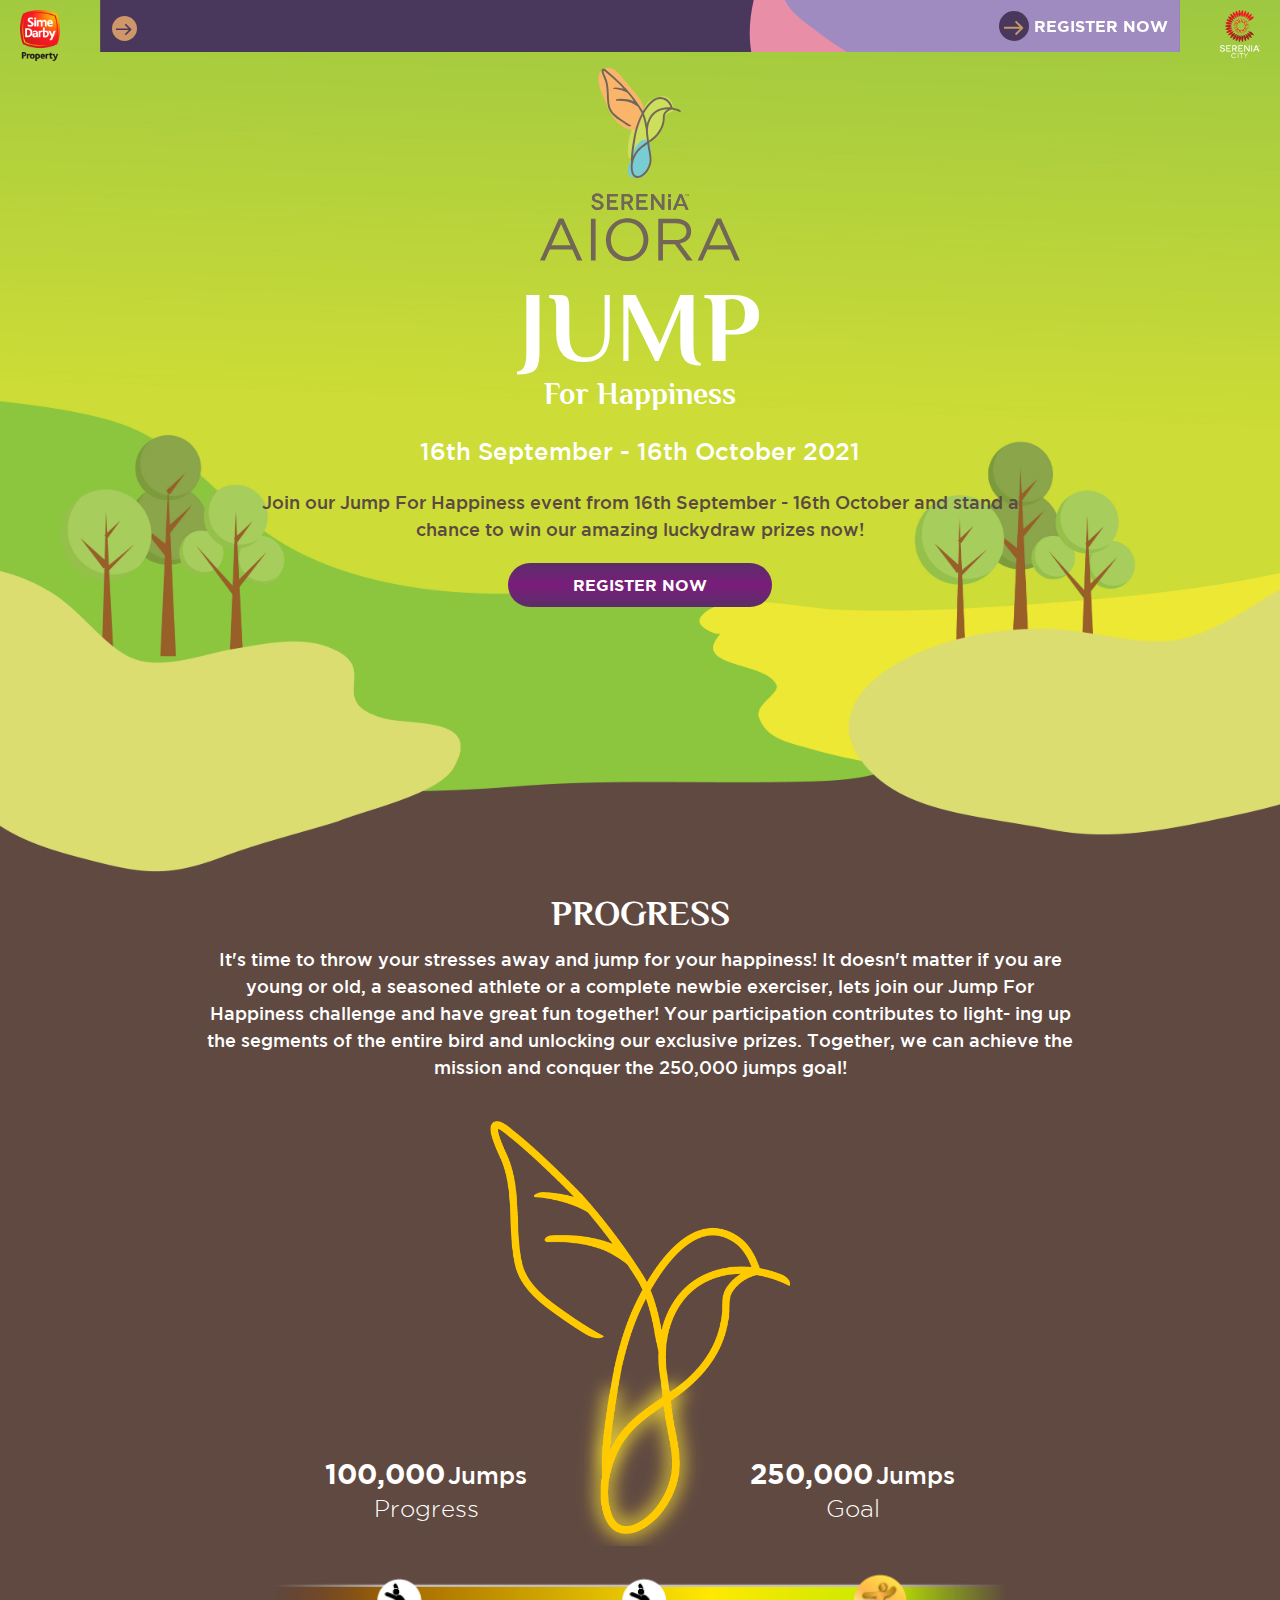
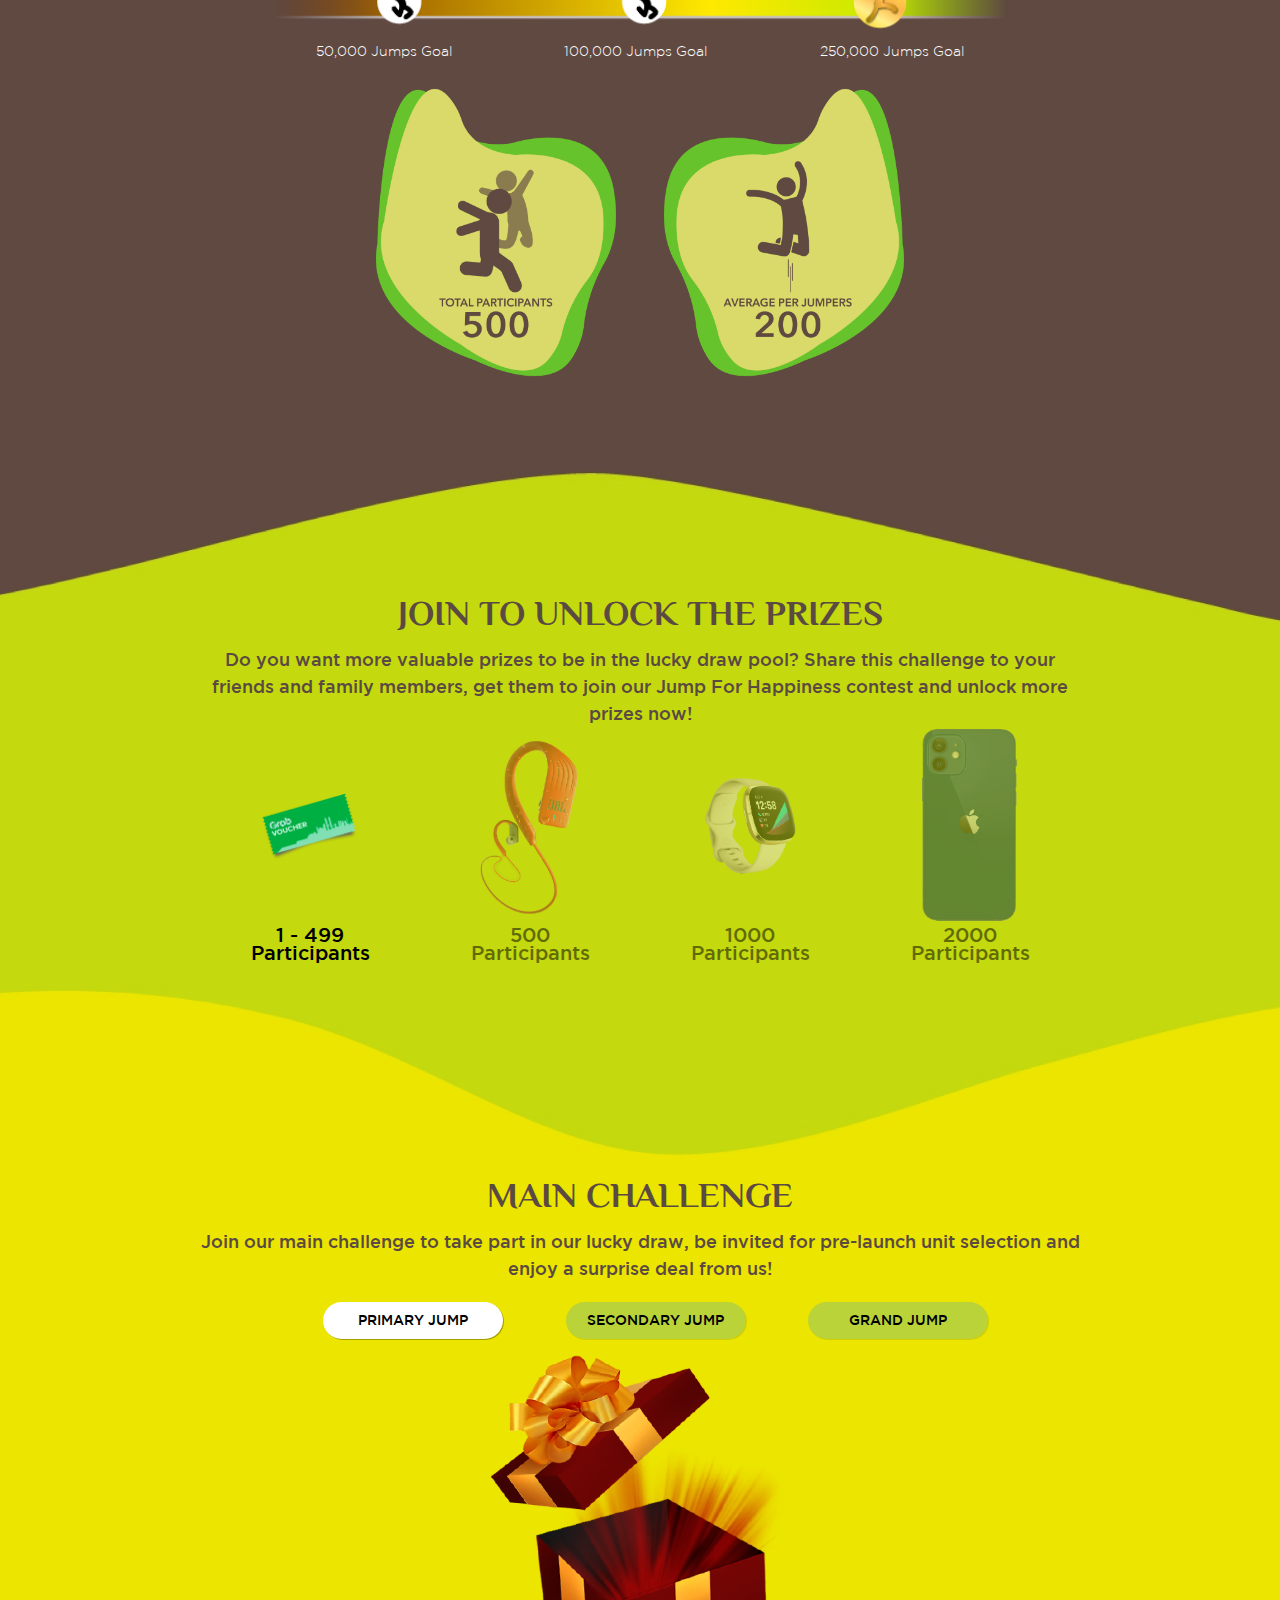
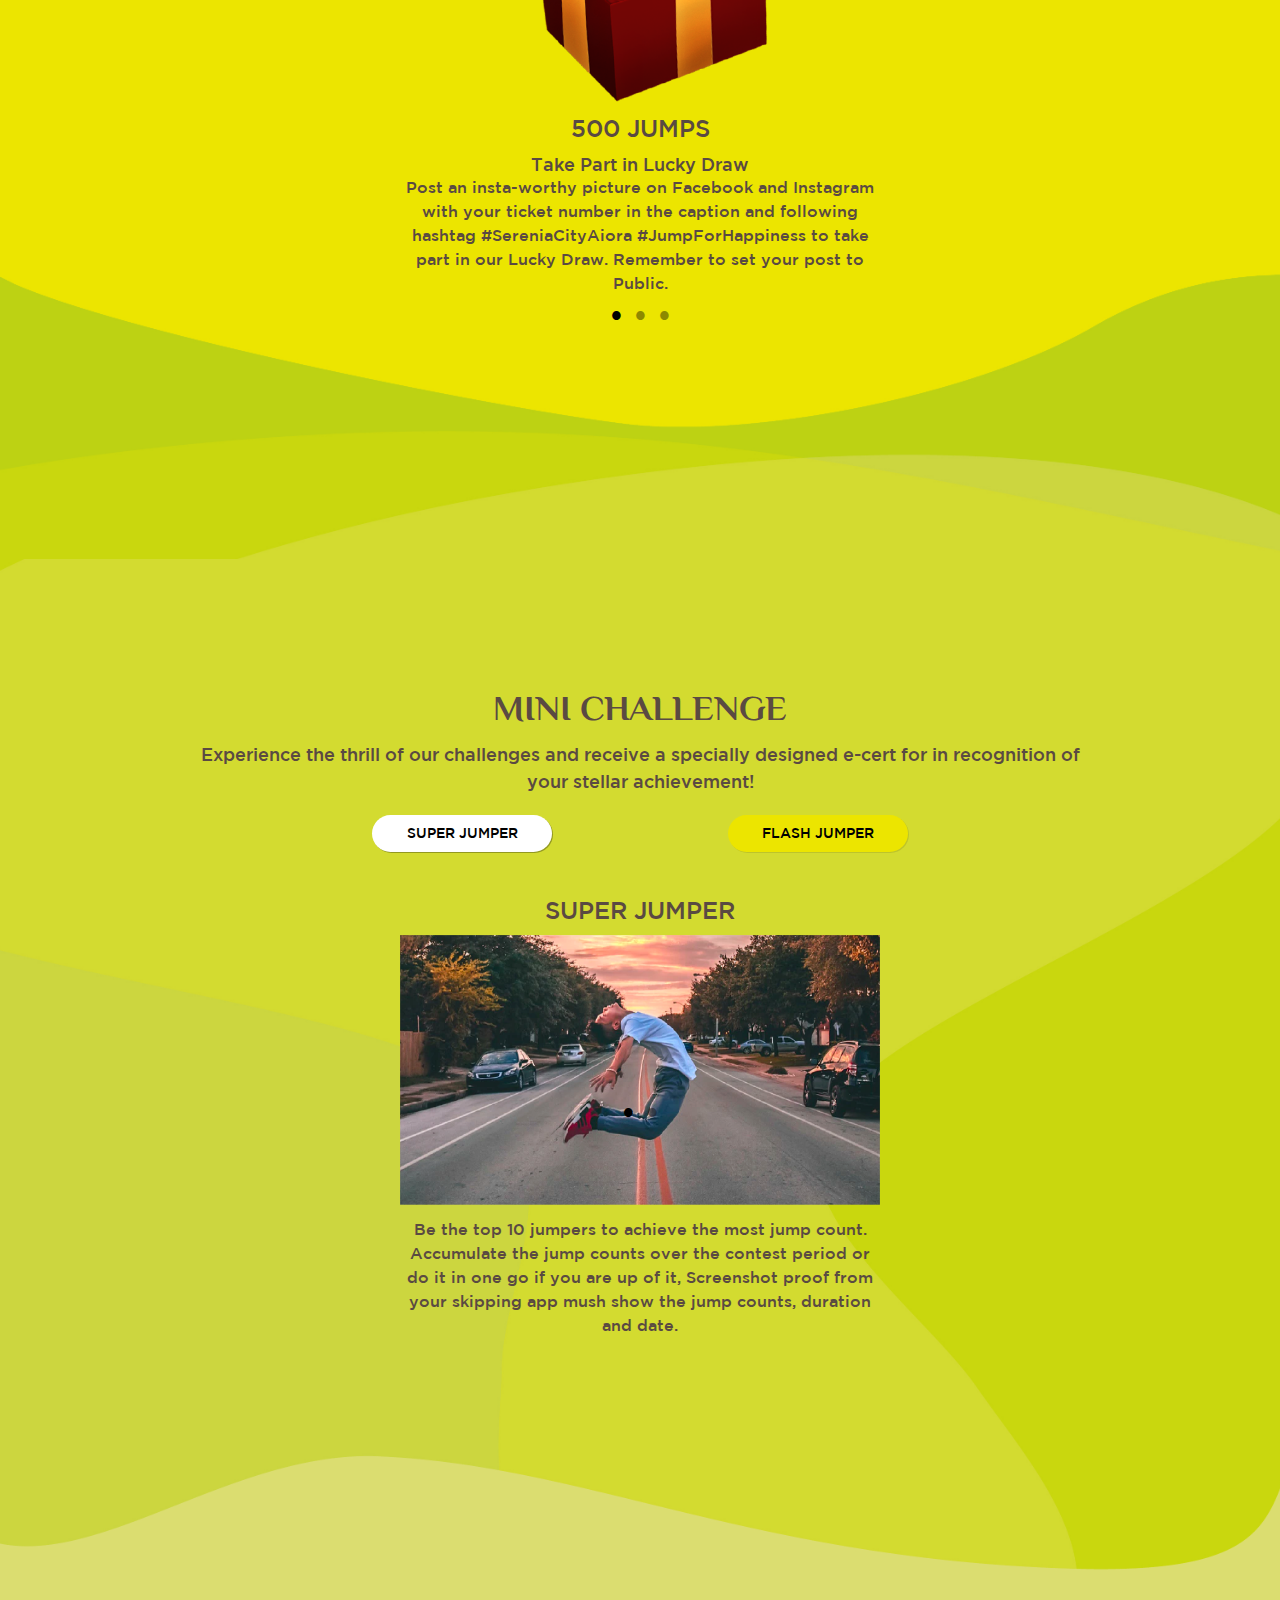
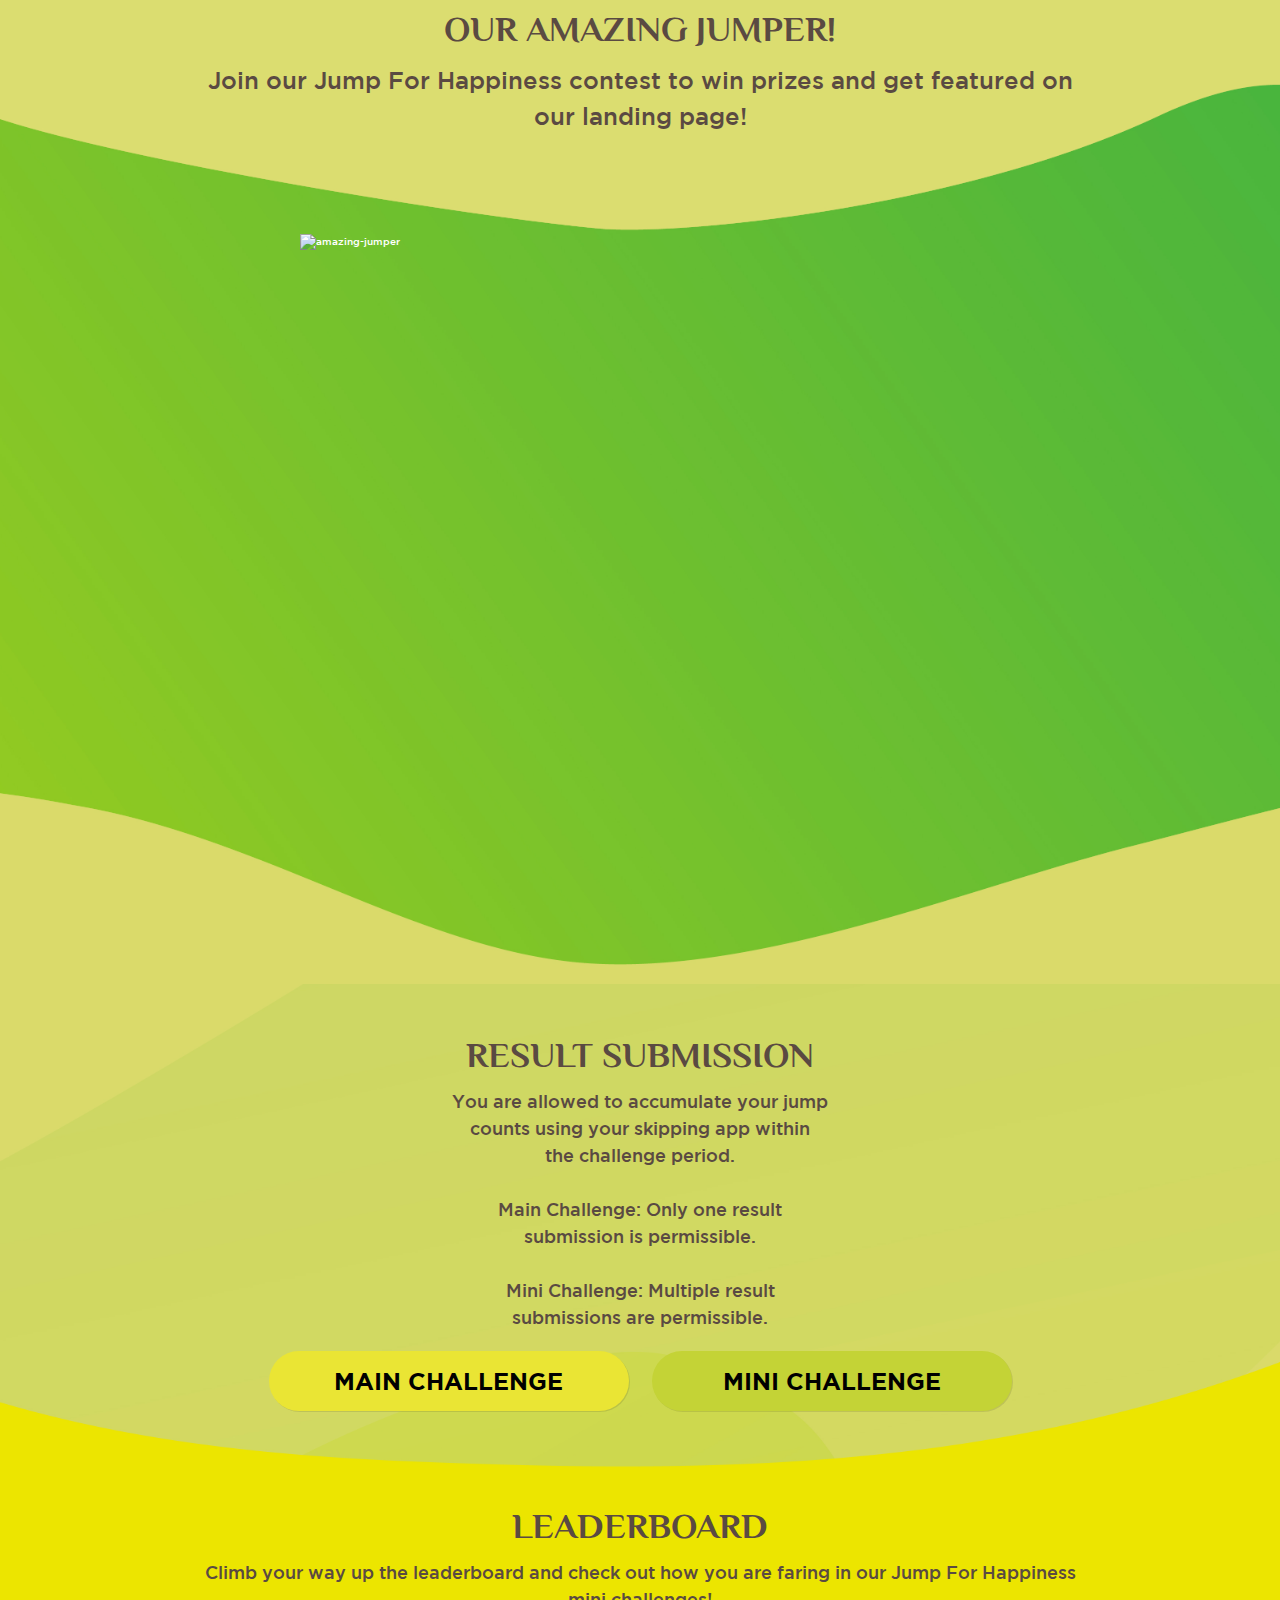
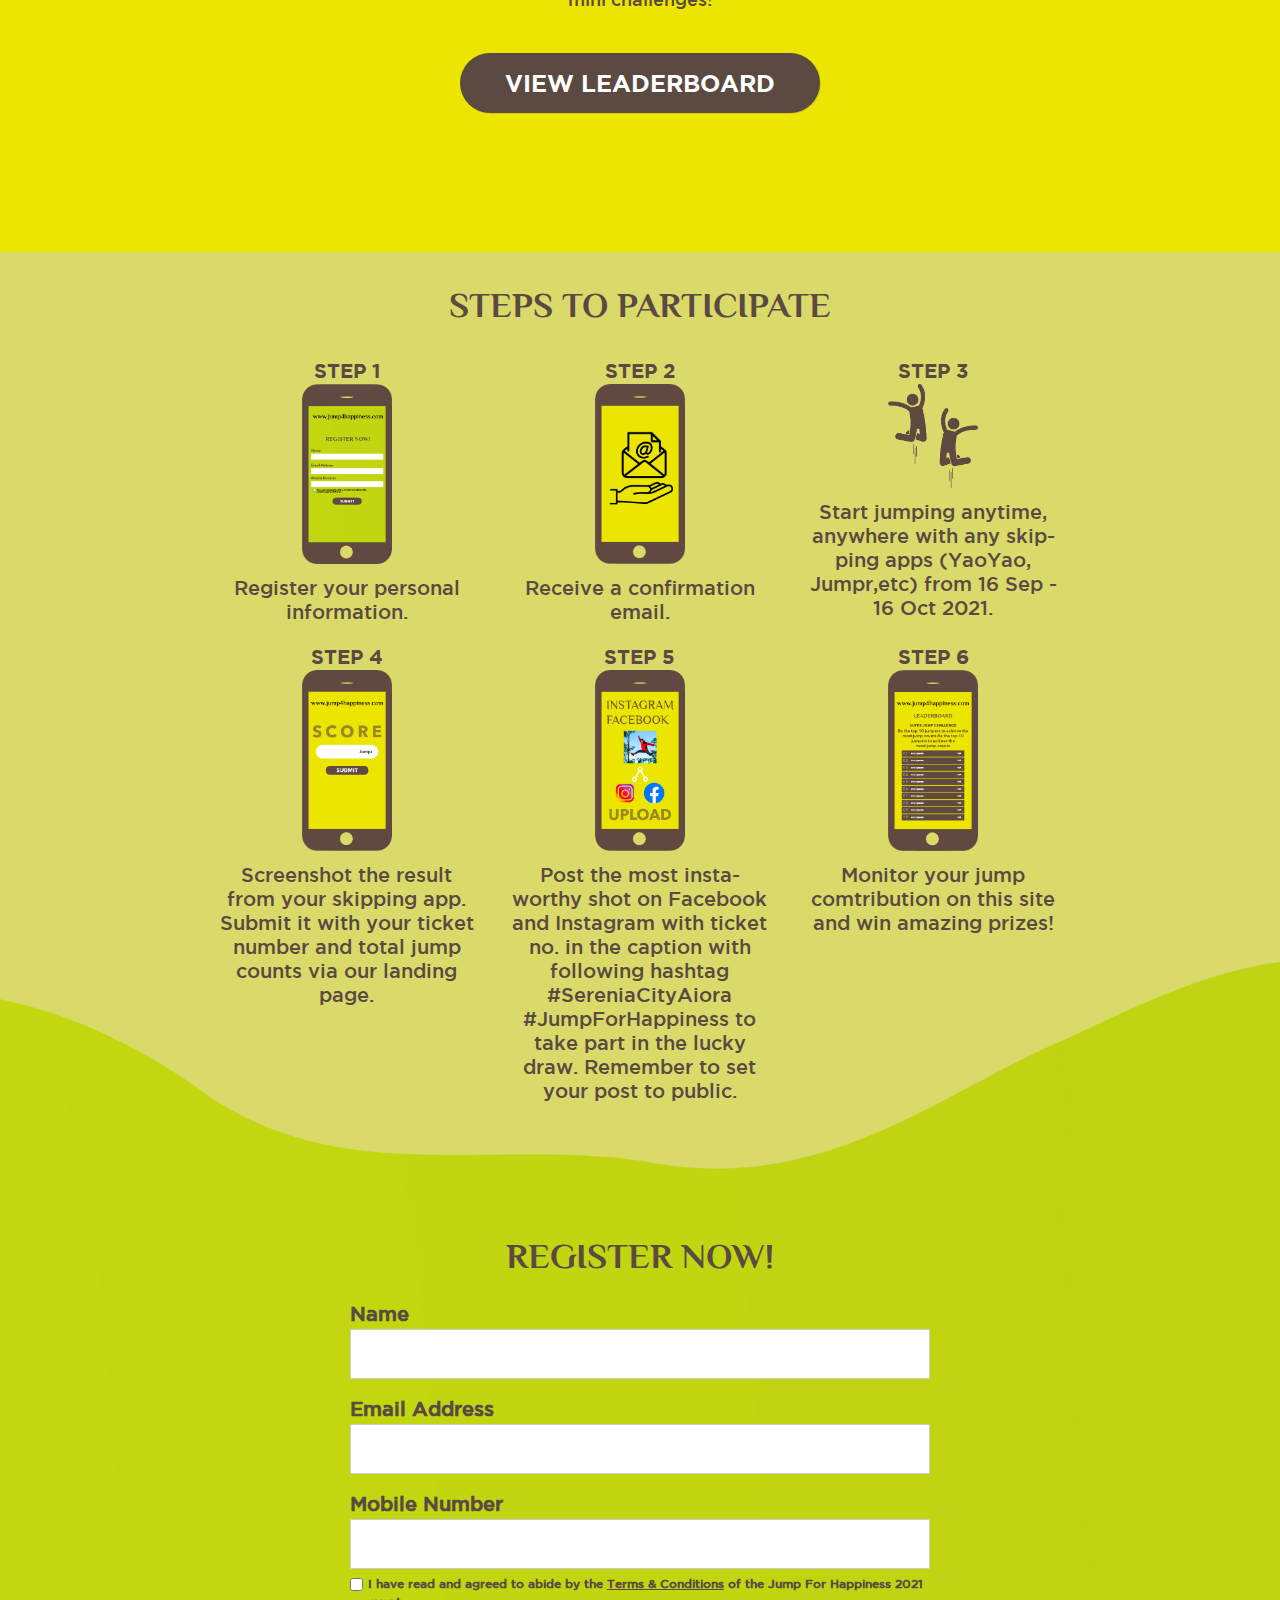
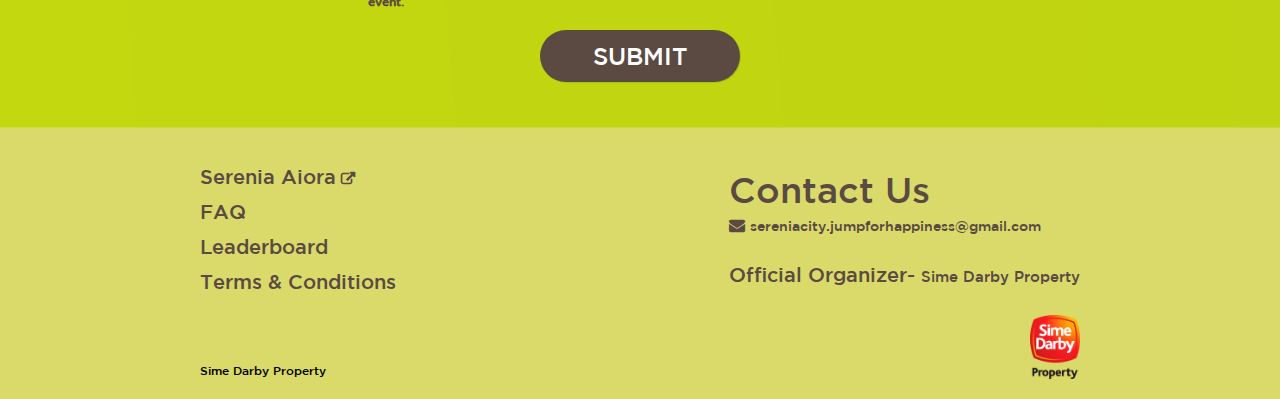
==== index.html @ 2ec3b47a "major fixes" ====
<!DOCTYPE html>
<html lang="zh-tw">

<head>
  <meta charset="utf-8">
  <meta name="viewport" content="width=device-width, initial-scale=1, shrink-to-fit=no">
  <meta name="description" content="">
  <meta name="author" content="">
  <title>Jump 4 Happiness</title>
  <!-- Bootstrap core CSS -->
  <link href="https://maxcdn.bootstrapcdn.com/bootstrap/3.3.7/css/bootstrap.min.css" rel="stylesheet">
  <link rel="stylesheet" href="https://cdnjs.cloudflare.com/ajax/libs/font-awesome/4.7.0/css/font-awesome.min.css">
  <!-- Custom styles for this template -->
  <link rel="stylesheet" href="nav.css">
  <link rel="stylesheet" href="main.css">
  <link rel="stylesheet" href="progress.css">
  <link rel="stylesheet" href="join-prize.css">
  <link rel="stylesheet" href="challenge.css">
  <link rel="stylesheet" href="amazing-jumper.css">
  <link rel="stylesheet" href="result-submission-leaderboard.css">
  <link rel="stylesheet" href="step-participate.css">
  <link rel="stylesheet" href="main-register.css">
  <link rel="stylesheet" href="footer.css">
  <link href="https://fonts.googleapis.com/css2?family=Philosopher:ital,wght@0,400;0,700;1,400;1,700&display=swap"
    rel="stylesheet">
  <!-- Bootstrap core JavaScript -->
  <link rel="stylesheet" href="https://stackpath.bootstrapcdn.com/bootstrap/4.3.1/css/bootstrap.min.css"
    integrity="sha384-ggOyR0iXCbMQv3Xipma34MD+dH/1fQ784/j6cY/iJTQUOhcWr7x9JvoRxT2MZw1T" crossorigin="anonymous">
  <style>
    @font-face {
      font-family: "gotham-medium";
      src: url('asset/gotham/Gotham-Medium.ttf');
    }

    @font-face {
      font-family: "gotham-bold";
      src: url('asset/gotham/Gotham-Bold.ttf');
    }

    @font-face {
      font-family: "gotham-light";
      src: url('/asset/gotham/Gotham-Light.ttf');
    }

    body {
      position: relative;
      scroll-behavior: smooth;
    }

    section {
      min-height: 100vh;
      width: 100%;
      color: #FFFFFF;
      font-family: "gotham-medium", sans-serif;
    }

    .section-title {
      font-family: 'Philosopher', sans-serif;
      text-align: center;
      color: #5A4A42;
      font-size: 26px;
      font-weight: bold;
      line-height: 26px;
    }

    .section-title.white {
      color: #FFFFFF;
    }

    .section-desc {
      width: 90%;
      margin: auto;
      margin-top: 20px;
      font-family: "gotham-medium", sans-serif;
      letter-spacing: 0px;
      text-align: center;
      color: #5A4A42;
      font-size: 14px;
    }

    .section-desc.white {
      color: #FFFFFF;
    }

    a,
    a:hover,
    a:focus,
    a:active {
      text-decoration: none;
      color: #FFFFFF;
    }

    @media (min-width: 768px) {
      .section-title {
        font-size: 36px;
      }

      .section-desc {
        max-width: 1280px;
        font-size: 18px;
      }
    }

    @media (min-width: 769px) {
      br {
        display: none;
      }

      .section-desc {
        width: 80%;
        max-width: 880px;
      }
    }
  </style>

<body>
  <!-- Page Content -->
  <div class="nav-wrapper">
    <div class="nav-company-logo">
      <a href="https://www.simedarbyproperty.com/" target="_blank">
        <img class="logo" src="asset/nav-sime-darby-logo.png" alt="sime-darby-logo">
      </a>
      <div class="hidden-xs nav-desktop navbar-menu-wrapper">
        <div onclick="toggleMenu(true)" id="toggle-menu-display" class="toggle-menu">
          <img src="asset/icon-arrow-purple.svg">
        </div>
        <div onclick="toggleMenu(false)" style="display: none;" id="toggle-menu-hide" class="toggle-menu left">
          <img src="asset/icon-arrow-purple.svg">
        </div>
        <a class="nav-register-button" href="/#register">
          <div onclick="toggleMenu(false)" class="toggle-register">
            <img src="asset/icon-arrow-brown.svg">
          </div>
          REGISTER NOW
        </a>
        <div class="nav-links" style="left: -200px;">
          <a onclick="toggleMenu(false)" href="/">HOME</a>
          <a onclick="toggleMenu(false)" href="/#register">REGISTER</a>
          <a onclick="toggleMenu(false)" href="/">RESULT SUBMISSION</a>
          <a onclick="toggleMenu(false)" href="/leaderboard-flash-jumper-challenge/">LEADERBOARD</a>
          <a onclick="toggleMenu(false)" href="/faq/">FAQ</a>
          <hr>
        </div>
      </div>
      <a href="https://www.simedarbyproperty.com/serenia-city/serenia-aiora/" target="_blank">
        <img class="logo" src="asset/nav-serenia-city-logo.png" alt="serenia-city-logo">
      </a>
    </div>
    <div class="navbar-menu-wrapper visible-xs">
      <div onclick="toggleMenuM(true)" id="toggle-menu-display-m" class="toggle-menu">
        <img src="asset/icon-arrow-purple.svg">
      </div>
      <div onclick="toggleMenuM(false)" style="display: none;" id="toggle-menu-hide-m" class="toggle-menu left">
        <img src="asset/icon-arrow-purple.svg">
      </div>
      <a class="nav-register-button" href="/#register">
        <div onclick="toggleMenuM(false)" class="toggle-register">
          <img src="asset/icon-arrow-brown.svg">
        </div>
        REGISTER NOW
      </a>
      <div class="nav-links" style="left: -200px;">
        <a onclick="toggleMenuM(false)" href="/">HOME</a>
        <a onclick="toggleMenuM(false)" href="/#register">REGISTER</a>
        <a onclick="toggleMenuM(false)" href="/">RESULT SUBMISSION</a>
        <a onclick="toggleMenuM(false)" href="/leaderboard-flash-jumper-challenge/">LEADERBOARD</a>
        <a onclick="toggleMenuM(false)" href="/faq/">FAQ</a>
        <hr>
      </div>
    </div>
  </div>
  <!-- Main Banner -->
  <section id="main" class="main-banner">
    <div class="main-logo">
      <img src="asset/logo-aiora.svg" alt="aiora-logo">
    </div>
    <div class="main-banner-large-title">
      JUMP
    </div>
    <div class="main-banner-title">
      For Happiness
    </div>
    <div class="main-banner-date">
      16th September - 16th October 2021
    </div>
    <p class="main-banner-desc">
      Join our Jump For Happiness<br>
      event from 16th September - 16th<br>
      October and stand a chance to win<br>
      our amazing luckydraw<br>
      prizes now!
    </p>

    <div class="main-register-button" onclick="location.href='/#register'">REGISTER NOW</div>

  </section>
  <!-- Progress -->
  <section id="description" class="progress-banner">
    <div class="section-title white">
      PROGRESS
    </div>
    <p class="section-desc white">
      It's time to throw your stresses away<br>
      and jump for your happiness! It<br>
      doesn't matter if you are young or<br>
      old, a seasoned athlete or a complete<br>
      newbie exerciser, lets join our Jump<br>
      For Happiness challenge and have<br>
      great fun together!
      <br><br><br>
      Your participation contributes to light-<br>
      ing up the segments of the entire bird<br>
      and unlocking our exclusive prizes.<br>
      Together, we can achieve the mission<br>
      and conquer the 250,000 jumps goal!
    </p>
    <div class="progress-bird">
      <img src="asset/main-progress-bird.png" alt="progress bird">
      <div class="progress-bird_amount left">
        <span class="value">100,000</span> <span class="jumps">Jumps</span>
        <div class="title">Progress</div>
      </div>
      <div class="progress-bird_amount right">
        <span class="value">250,000</span> <span class="jumps">Jumps</span>
        <div class="title">Goal</div>
      </div>
    </div>

    <div class="progressing-bar">
      <img src="asset/main-progress-bar.png">
      <div class="d-flex justify-content-around amount">
        <span>50,000 Jumps Goal</span>
        <span>100,000 Jumps Goal</span>
        <span>250,000 Jumps Goal</span>
      </div>

      <div class="d-flex progress-infographic">
        <div class="info">
          <img style="width: 100%;" src="asset/main-progress-jumping-total-participants.png" alt="">
        </div>
        <div class="info">
          <img style="width: 100%;" src="asset/main-progress-jumping-average.png" alt="">
        </div>
      </div>

  </section>
  <!-- Join Prize -->
  <section id="join-prize" class="join-prize-section">
    <div class="join-prize-container">
      <div class="section-title join-prize-title">
        JOIN TO UNLOCK<br>
        THE PRIZES
      </div>
      <p class="section-desc">
        Do you want more valuable prizes to be in<br>
        the lucky draw pool? Share this challenge to<br>
        your friends and family members, get them to<br>
        join our Jump For Happiness contest and<br>
        unlock more prizes now!
      </p>
      <div class="join-prize-items">
        <div class="row">
          <div class="prize-one col-3">
            <img style="width: 100%;" src="asset/main-join-prize-img-1.png" alt="1-499-participants-price">
          </div>
          <div class="prize-two col-3">
            <img style="width: 100%; opacity: 0.5;" src="asset/main-join-prize-img-2.png" alt="500-participants-price">
          </div>
          <div class="prize-three col-3">
            <img style="width: 100%; opacity: 0.5;" src="asset/main-join-prize-img-3.png" alt="1000-participants-price">
          </div>
          <div class="prize-four col-3">
            <img style="width: 100%; opacity: 0.5;" src="asset/main-join-prize-img-4.png" alt="1500-participants-price">
          </div>
          <div class="prize-name col-3">
            1 - 499<br>
            Participants
          </div>
          <div class="prize-name col-3" style="opacity: 0.5;">
            500<br>
            Participants
          </div>
          <div class="prize-name col-3" style="opacity: 0.5;">
            1000<br>
            Participants
          </div>
          <div class="prize-name col-3" style="opacity: 0.5;">
            2000<br>
            Participants
          </div>
        </div>
      </div>
    </div>
  </section>
  <!-- Main Challenge -->
  <section id="main-challenge" class="main-challenge-section">
    <div class="section-title main-challenge-title">
      MAIN CHALLENGE
    </div>
    <p class="main-challenge-desc">
      Join our main challenge to take part in<br>
      our lucky draw, be invited for<br>
      pre-launch unit selection and enjoy a<br>
      surprise deal from us!
    </p>
    <div class="main-challenge-button-items">
      <div class="row flex-nowrap">
        <div class="challenge-button col-4" id="challenge-primary-button">
          <button onclick="toggleMainChallengeSelect('main-challenge-primary-desc');">PRIMARY JUMP</button>
        </div>
        <div class="challenge-button col-4" id="challenge-secondary-button">
          <button onclick="toggleMainChallengeSelect('main-challenge-secondary-desc');">SECONDARY JUMP</button>
        </div>
        <div class="challenge-button col-4" id="challenge-grand-button">
          <button onclick="toggleMainChallengeSelect('main-challenge-grand-desc');">GRAND JUMP</button>
        </div>
      </div>
    </div>

    <div class="main-challenge-jump-description">
      <div class="jump-detail" id="main-challenge-primary-desc">
        <div class="jump-detail-img small"><img src="asset/main-challenge-item-primary.png"
            alt="main-challenge-item-primary"></div>
        <div class="jump-amount">500 JUMPS</div>
        <div class="desc-title">Take Part in Lucky Draw</div>
        <p class="desc-info">
          Post an insta-worthy picture on Facebook and Instagram<br>
          with your ticket number in the caption and following<br>
          hashtag #SereniaCityAiora #JumpForHappiness to take<br>
          part in our Lucky Draw. Remember to set your post to<br>
          Public.
        </p>
      </div>
      <div class="jump-detail" id="main-challenge-secondary-desc">
        <div class="jump-detail-img"><img src="asset/main-challenge-item-secondary.png"
            alt="main-challenge-item-secondary"></div>
        <div class="jump-amount">1000 JUMPS</div>
        <div class="desc-title">Invited for Pre-Launch Unit Selection<br>
          & Take Part in Lucky Draw</div>
        <p class="desc-info">
          Post an insta-worthy picture on Facebook and Instagram<br>
          with your ticket number in the caption and following<br>
          hashtag #SereniaCityAiora #JumpForHappiness to take<br>
          part in our Lucky Draw. Remember to set your post to<br>
          Public.
        </p>
      </div>
      <div class="jump-detail" id="main-challenge-grand-desc">
        <div class="jump-detail-img"><img src="asset/main-challenge-item-grand.png" alt="main-challenge-item-secondary">
        </div>
        <div class="jump-amount">1000 JUMPS</div>
        <div class="desc-title">Suprising Deals</div>
      </div>
    </div>
    <div class="slider-controls">
      <button class="control next active" id="main-button-primary" onclick="toggleMainChallengeSelect('main-challenge-primary-desc');">•</button>
      <button class="control next" id="main-button-secondary" onclick="toggleMainChallengeSelect('main-challenge-secondary-desc');">•</button>
      <button class="control next" id="main-button-grand" onclick="toggleMainChallengeSelect('main-challenge-grand-desc');">•</button>
    </div>

  </section>
  <!-- Mini Challenge -->
  <section id="mini-challenge" class="mini-challenge-section">
    <div class="section-title mini-challenge-title">
      MINI CHALLENGE
    </div>
    <p class="section-desc">
      Experience the thrill of our challenges and<br>
      receive a specially designed e-cert for in<br>
      recognition of your stellar achievement!
    </p>
    <!-- <div class="slider-wrapper visible-xs">
      <div class="slider-container">
        <div class="slider-item">
          <div class="slider-item__title">SUPER JUMPER</div>
          <img src="asset/mini-flash-challenge.png">
          <p class="slider-item__desc">
            Be the top 10 jumpers to achieve the most<br>
            jump count. Accumulate the jump counts<br>
            over the contest period or do it in one go if<br>
            you are up of it,<br><br>
            Screenshot proof from your skipping app<br>
            mush show the jump counts, duration and<br>
            date.
          </p>
        </div>
        <div class="slider-item">
          <div class="slider-item__title">FLASH JUMPER</div>
          <img src="asset/mini-jumper-challenge.png">
          <p class="slider-item__desc">
            Be the top 10 fastest to complete 500<br>
            jump counts.<br>
            See a new record today? Go ahead and<br>
            beat it! Submit as many entries as you can.<br><br>
            Screenshot proof from your skipping app<br>
            mush show the jump count, duration and<br>
            date.
          </p>
        </div>
      </div>
      <div class="slider-controls">
        <button class="control next active">•</button>
        <button class="control prev">•</button>
      </div>
    </div> -->

    <div class="main-challenge-button-items">
      <div class="row flex-nowrap">
        <div class="challenge-button white col-6" id="challenge-super-button">
          <button onclick="toggleMiniChallengeSelect('mini-challenge-super');">SUPER JUMPER</button>
        </div>
        <div class="challenge-button col-6" id="challenge-flash-button">
          <button onclick="toggleMiniChallengeSelect('mini-challenge-flash');">FLASH JUMPER</button>
        </div>
      </div>
    </div>

    <div class="main-challenge-jump-description">
      <div class="jump-detail" id="mini-challenge-super">
        <div class="jump-amount">SUPER JUMPER</div>
        <div class="jump-detail-img">
          <img src="asset/mini-flash-challenge.png" alt="mini-challenge-flash">
          </div>
        <p class="desc-info">
          Be the top 10 jumpers to achieve the most<br>
          jump count. Accumulate the jump counts<br>
          over the contest period or do it in one go if<br>
          you are up of it,<br><br>
          Screenshot proof from your skipping app<br>
          mush show the jump counts, duration and<br>
          date.
        </p>
      </div>
      <div class="jump-detail" id="mini-challenge-flash">
        <div class="jump-amount">FLASH JUMPER</div>
        <div class="jump-detail-img">
          <img src="asset/mini-jumper-challenge.png" alt="mini-challenge-super">
          </div>
        <p class="desc-info">
          Be the top 10 fastest to complete 500<br>
          jump counts.<br>
          See a new record today? Go ahead and<br>
          beat it! Submit as many entries as you can.<br><br>
          Screenshot proof from your skipping app<br>
          mush show the jump count, duration and<br>
          date.
        </p>
      </div>
      <div class="slider-controls">
        <button class="control next active" id="mini-button-super" onclick="toggleMiniChallengeSelect('mini-challenge-super');">•</button>
        <button class="control prev" id="mini-button-flash" onclick="toggleMiniChallengeSelect('mini-challenge-flash');">•</button>
      </div>
    </div>

  </section>
  <!-- Amazing Jumper -->
  <section id="amazing-jumper" class="amazing-jumper-section">
    <div class="amazing-jumper-container">
      <div class="amazing-jumper-title">
        OUR AMAZING JUMPER!
      </div>
      <!-- <p class="amazing-jumper-desc">
        A big congratulations to our shortlisted<br>
        jumpers who have achieved at least 500<br>
        jumps and won our special prizes!
      </p> -->

      <p class="amazing-jumper-desc">
        Join our Jump For Happiness<br>
        contest to win prizes and get<br>
        featured on our landing page!
      </p>

      <div class="amazing-jumper-button-items">
        <div class="row flex-nowrap" width="120%">
          <img src="asset/main-amazing-jumper-bg-place-holde.png" alt="amazing-jumper">
        </div>
      </div>
    </div>
  </section>
  <!-- Result Submit & Leaderboard -->
  <section id="result-submit-leaderboard" class="result-submit-leaderboard-section submit">
    <div class="section-title submission-title">
      RESULT SUBMISSION
    </div>
    <p class="section-desc leaderboard-desc">
      You are allowed to accumulate your jump<br>
      counts using your skipping app within<br>
      the challenge period.
      <br><br>
      Main Challenge: Only one result<br>
      submission is permissible.
      <br><br>
      Mini Challenge: Multiple result<br>
      submissions are permissible.
    </p>
    <div class="submit-action">
      <button class="submit-button main">MAIN CHALLENGE</button>
      <button class="submit-button mini">MINI CHALLENGE</button>
    </div>

    <div class="section-title leaderboard-title">
      LEADERBOARD
    </div>
    <p class="section-desc">
      Climb your way up the leaderboard and<br>
      check out how you are faring in our<br>
      Jump For Happiness mini challenges!
    </p>
    <div class="leaderboard-action">
      <button class="leaderboard-button" onclick="location.href='/leaderboard-flash-jumper-challenge/'">
        VIEW LEADERBOARD</button>
    </div>
  </section>
  <!-- Steps -->
  <section id="step-participate" class="step-participate-section">
    <div class="section-title">
      STEPS TO PARTICIPATE
    </div>
    <div class="step-container">
      <div class="step-item col-sm-12 col-md-4 col-lg-4 col-xl-4">
        <div class="step-item__title">
          STEP 1
        </div>
        <div class="step-item__image">
          <img src="asset/mian-step-participate-1.png" alt="step-1">
        </div>
        <div class="step-item__desc">
          Register your personal<br>
          information.
        </div>
      </div>
      <div class="step-item col-sm-12 col-md-4 col-lg-4 col-xl-4">
        <div class="step-item__title">
          STEP 2
        </div>
        <div class="step-item__image">
          <img src="asset/mian-step-participate-2.png" alt="step-2">
        </div>
        <div class="step-item__desc">
          Receive a confirmation email.
        </div>
      </div>
      <div class="step-item col-sm-12 col-md-4 col-lg-4 col-xl-4">
        <div class="step-item__title">
          STEP 3
        </div>
        <div class="step-item__image">
          <img src="asset/mian-step-participate-3.png" alt="step-3">
        </div>
        <div class="step-item__desc">
          Start jumping anytime,<br>
          anywhere with any skip-<br>
          ping apps (YaoYao,<br>
          Jumpr,etc) from 16 Sep - 16<br>
          Oct 2021.
        </div>
      </div>
      <div class="step-item col-sm-12 col-md-4 col-lg-4 col-xl-4">
        <div class="step-item__title">
          STEP 4
        </div>
        <div class="step-item__image">
          <img src="asset/mian-step-participate-4.png" alt="step-4">
        </div>
        <div class="step-item__desc">
          Screenshot the result from<br>
          your skipping app. Submit it<br>
          with your ticket number<br>
          and total jump counts via<br>
          our landing page.
        </div>
      </div>
      <div class="step-item col-sm-12 col-md-4 col-lg-4 col-xl-4">
        <div class="step-item__title">
          STEP 5
        </div>
        <div class="step-item__image">
          <img src="asset/mian-step-participate-5.png" alt="step-5">
        </div>
        <div class="step-item__desc">
          Post the most insta-worthy<br>
          shot on Facebook and<br>
          Instagram with ticket no. in<br>
          the caption with following<br>
          hashtag #SereniaCityAiora<br>
          #JumpForHappiness to<br>
          take part in the lucky draw.<br>
          Remember to set your<br>
          post to public.
        </div>
      </div>
      <div class="step-item col-sm-12 col-md-4 col-lg-4 col-xl-4">
        <div class="step-item__title">
          STEP 6
        </div>
        <div class="step-item__image">
          <img src="asset/mian-step-participate-6.png" alt="step-6">
        </div>
        <div class="step-item__desc">
          Monitor your jump comtribution<br>
          on this site and win amazing<br>
          prizes!
        </div>
      </div>
    </div>
  </section>
  <!-- Register -->
  <section id="register" class="register-section">
    <div class="section-title">
      REGISTER NOW!
    </div>
    <div class="register-form-wrapper">
      <form action="" method="post">
        <label>Name</label>
        <input type="text" tabindex="1" required>
        <label>Email Address</label>
        <input type="email" tabindex="2" required>
        <label>Mobile Number</label>
        <input type="tel" tabindex="3" required>
        <div class="register-tnc-container d-flex align-items-start">
          <input type="checkbox" id="tnc">
          <label for="tnc" class="tnc-checkbox-label">I have read and agreed to abide by the <u onclick="window.open('/term-and-condition/','_blank')">Terms & Conditions</u> of the
            Jump For Happiness 2021 event.</label>
        </div>
        <div class="register-button">
          <button name="submit" type="submit">SUBMIT</button>
        </div>
      </form>
    </div>
  </section>
  <!-- Footer -->
  <footer id="contact-us" class="footer-contact-us">
    <div class="footer-wrapper d-flex flex-column flex-lg-row justify-content-between">
      <div class="footer-list d-flex flex-column">
        <a class="footer-list__item" href="https://www.simedarbyproperty.com/serenia-city/serenia-aiora/"
          target="_blank">
          Serenia Aiora<i class="fa fa-external-link" aria-hidden="true"></i>
        </a>
        <a class="footer-list__item" href="/faq/">FAQ</a>
        <a class="footer-list__item" href="/leaderboard-flash-jumper-challenge/">Leaderboard</a>
        <a class="footer-list__item" href="/term-and-condition/">Terms & Conditions</a>
      </div>
      <hr class="hidden-lg hidden-md">
      <div>
        <div class="contact-us-title">Contact Us</div>
        <a href="mailto:sereniacity.jumpforhappiness@gmail.com" class="email">
          <i class="fa fa-envelope" aria-hidden="true"></i>sereniacity.jumpforhappiness@gmail.com
        </a>
        <div class="contact-us-official">Official Organizer-<br>
          <span style="font-size: 0.75em">Sime Darby Property</span>
        </div>
      </div>
      <hr class="hidden-lg hidden-md">
    </div>
    <div class="d-flex justify-content-between align-items-end contact-us-organizer">
      <div>Sime Darby Property</div>
      <a href="https://www.simedarbyproperty.com/" target="_blank">
        <img class="logo" src="asset/nav-sime-darby-logo.png" alt="sime-darby-logo">
      </a>
    </div>
  </footer>



  <script src="https://cdnjs.cloudflare.com/ajax/libs/jquery/1.11.1/jquery.min.js"></script>
  <script src="https://cdnjs.cloudflare.com/ajax/libs/gsap/3.3.3/ScrollTrigger.min.js"></script>
  <script>
    function toggleMenu(openMenu) {
      if (openMenu) {
        document.getElementsByClassName('nav-links')[0].style.display = 'flex';
        document.getElementsByClassName('nav-links')[0].style.left = '0';
        document.getElementById('toggle-menu-hide').style.display = 'block';
        document.getElementById('toggle-menu-display').style.display = 'none';
      } else {
        document.getElementsByClassName('nav-links')[0].style.display = 'none';
        document.getElementsByClassName('nav-links')[0].style.left = '-200px';
        document.getElementById('toggle-menu-hide').style.display = 'none';
        document.getElementById('toggle-menu-display').style.display = 'block';
      }
    }

    function toggleMenuM(openMenu) {
      if (openMenu) {
        document.getElementsByClassName('nav-links')[1].style.display = 'flex';
        document.getElementsByClassName('nav-links')[1].style.left = '0';
        document.getElementById('toggle-menu-hide-m').style.display = 'block';
        document.getElementById('toggle-menu-display-m').style.display = 'none';
      } else {
        document.getElementsByClassName('nav-links')[1].style.display = 'none';
        document.getElementsByClassName('nav-links')[1].style.left = '-200px';
        document.getElementById('toggle-menu-hide-m').style.display = 'none';
        document.getElementById('toggle-menu-display-m').style.display = 'block';
      }
    }

    function toggleMainChallengeSelect(id) {
      document.getElementById('main-challenge-primary-desc').style.display = 'none';
      document.getElementById('main-challenge-secondary-desc').style.display = 'none';
      document.getElementById('main-challenge-grand-desc').style.display = 'none';
      document.getElementById(id).style.display = 'block';
      document.getElementById("main-button-primary").classList.remove("active");
      document.getElementById("main-button-secondary").classList.remove("active");
      document.getElementById("main-button-grand").classList.remove("active");

      document.getElementById("challenge-primary-button").classList.remove("white");
      document.getElementById("challenge-secondary-button").classList.remove("white");
      document.getElementById("challenge-grand-button").classList.remove("white");
      if (id === 'main-challenge-primary-desc') {
        document.getElementById("challenge-primary-button").classList.add("white");
        document.getElementById("main-button-primary").classList.add("active");
      }
      if (id === 'main-challenge-secondary-desc') {
        document.getElementById("challenge-secondary-button").classList.add("white");
        document.getElementById("main-button-secondary").classList.add("active");
      }
      if (id === 'main-challenge-grand-desc') {
        document.getElementById("challenge-grand-button").classList.add("white");
        document.getElementById("main-button-grand").classList.add("active");
      }
    }

    function toggleMiniChallengeSelect(id) {
      document.getElementById('mini-challenge-super').style.display = 'none';
      document.getElementById('mini-challenge-flash').style.display = 'none';
      document.getElementById(id).style.display = 'block';
      if (id === 'mini-challenge-super') {
        document.getElementById("challenge-super-button").classList.add("white")
        document.getElementById("challenge-flash-button").classList.remove("white")
        document.getElementById("mini-button-super").classList.add("active");
        document.getElementById("mini-button-flash").classList.remove("active");
      }
      if (id === 'mini-challenge-flash') {
        document.getElementById("challenge-flash-button").classList.add("white")
        document.getElementById("challenge-super-button").classList.remove("white")
        document.getElementById("mini-button-flash").classList.add("active");
        document.getElementById("mini-button-super").classList.remove("active");
      }
    }

    document.getElementById("challenge-primary-button");
    toggleMainChallengeSelect('main-challenge-primary-desc');
    toggleMiniChallengeSelect('mini-challenge-super');



    // const _C = document.querySelector(".slider-container"),
    //   N = _C.children.length;

    // _C.style.setProperty("--n", N);
    // let x0 = null;
    // let locked = false;

    // function lock(e) {
    //   x0 = unify(e).clientX;
    //   _C.classList.toggle("smooth", !(locked = true));
    // }

    // let i = 0;
    // let w;

    // function size() {
    //   w = window.innerWidth;
    // }

    // function move(e) {
    //   if (locked) {
    //     let dx = unify(e).clientX - x0,
    //       s = Math.sign(dx),
    //       f = +(s * dx / w).toFixed(2);

    //     if ((i > 0 || s < 0) && (i < N - 1 || s > 0) && f > 0.2) {
    //       _C.style.setProperty("--i", (i -= s));
    //       f = 1 - f;
    //     }

    //     _C.style.setProperty("--tx", "0px");
    //     _C.style.setProperty("--f", f);
    //     _C.classList.toggle("smooth", !(locked = false));
    //     x0 = null;
    //   }
    // }

    // size();

    // addEventListener("resize", size, false);

    // function drag(e) {
    //   e.preventDefault();

    //   if (locked) {
    //     _C.style.setProperty("--tx", `${Math.round(unify(e).clientX - x0)}px`);
    //   }
    // }
    // let prev = document.querySelector(".prev");
    // let next = document.querySelector(".next");

    // prev.addEventListener("click", () => {
    //   if (i == 0) {} else if (i > 0) {
    //     _C.style.setProperty("--i", i--);
    //   }
    // });

    // next.addEventListener("click", () => {
    //   if (i < N) {
    //     _C.style.setProperty("--i", i++);
    //   }
    // });

    // _C.addEventListener("mousemove", drag, false);
    // _C.addEventListener("touchmove", drag, false);

    // _C.addEventListener("mousedown", lock, false);
    // _C.addEventListener("touchstart", lock, false);

    // _C.addEventListener("mouseup", move, false);
    // _C.addEventListener("touchend", move, false);
    // _C.addEventListener(
    //   "touchmove",
    //   e => {
    //     e.preventDefault();
    //   },
    //   false
    // );

    // function unify(e) {
    //   return e.changedTouches ? e.changedTouches[0] : e;
    // }
  </script>
</body>

</html>
---- nav.css ----
a,
a:hover,
a:focus,
a:active {
  text-decoration: none;
  color: #FFFFFF;
}
.nav-wrapper {
  width: 100%;
  background-color: #99C442;
  position: relative;
  z-index: 999;
}

.nav-company-logo {
  width: 100%;
  display: flex;
  justify-content: space-between;
  align-items: center;
}

.nav-company-logo .logo {
  width: 35px;
  padding: 10px;
  box-sizing: content-box;
}

/* .nav-wrapper img {
  width: 100%;
} */

.navbar-menu-wrapper {
  width: 100vw;
  height: 52px;
  background-image: url(asset/nav-image-desktop.svg);
  background-size: cover;
  background-repeat: no-repeat;
  background-position: center right;
}

.navbar-menu-wrapper img {
  width: 100%;
  height: 100%;
}

.toggle-menu {
  position: absolute;
  background-color: #CE9669;
  color: #4a375c;
  z-index: 20;
  padding: 4px;
  box-sizing: border-box;
  font-size: 20px;
  line-height: 16px;
  width: 25px;
  height: 25px;
  border-radius: 50%;
  left: 12px;
  bottom: 12px;
  cursor: pointer;
}

.toggle-menu.left {
  transform: rotate(180deg);
}

.toggle-menu img {
  width: 16px;
}

.nav-register-button {
  position: absolute;
  right: 10px;
  bottom: 12px;
  color: #FFFFFF;
  font-family: "gotham-bold", sans-serif;
  display: flex;
  align-items: center;
  flex-wrap: nowrap;
  font-size: 16px;
  line-height: 20px;
}

.nav-register-button .toggle-register {
  color: #CE9669;
  background-color: #4a375c;
  padding: 5px;
  width: 30px;
  height: 30px;
  border-radius: 50%;
  cursor: pointer;
  margin-right: 5px;
}

.nav-register-button .toggle-register img {
  width: 20px;
}

.nav-links {
  position: absolute;
  top: 117px;
  background-color: rgba(79, 52, 93, 0.9);
  width: 280px;
  padding: 0 10px 10px;
  display: flex;
  flex-direction: column;
  display: none;
  transition: all 200ms linear;
}

.nav-links a {
  font-family: "gotham-medium", sans-serif;
  color: #FFFFFF;
  margin: 2px 0;
  font-size: 16px;
}

.nav-links hr {
  display: block;
  width: 100%;
  border-top: 1px solid #FFFFFF;
}

@media (min-width: 768px) {
  .nav-wrapper {
    background-color: transparent;
    max-height: 100px;
    height: 100px;
    position: fixed;
  }

  .navbar-menu-wrapper {
    flex-grow: 1;
    margin: 0 20px;
    position: relative;
  }

  .nav-company-logo {
    align-items: flex-start;
    margin: auto;
  }

  .toggle-menu {
    left: 12px;
    bottom: 0;
    top: 16px;
  }

  .nav-links {
    top: 52px;
  }

  .nav-register-button {
    right: 12px;
    bottom: 0;
    top: 16px;
    align-items: flex-start;
  }

  .nav-register-button .toggle-register {
    margin-top: -5px;
  }

  .nav-company-logo .logo {
    width: 40px;
    padding: 10px 20px;
    box-sizing: content-box;
  }
}
---- main.css ----
.main-banner {
  background-repeat: no-repeat;
  background-position: bottom center;
  background-size: cover;
  min-height: 800px;
  background-image: url(asset/main-banner-bg.png);
}

.main-logo {
  margin: auto;
  width: 80px;
  padding-top: 8px;
}

.main-logo img {
  width: 100%;
}

.main-banner-large-title {
  font-family: 'Philosopher', sans-serif;
  text-align: center;
  color: #FFFFFF;
  font-size: 120px;
  line-height: 90px;
  font-weight: bold;
  margin-top: 20px;
}

.main-banner-title {
  font-family: 'Philosopher', sans-serif;
  text-align: center;
  color: #FFFFFF;
  font-size: 34px;
  font-weight: bold;
}

.main-banner-date {
  font-family: "gotham-medium", sans-serif;
  text-align: center;
  color: #FFFFFF;
  font-size: 16px;
  margin-top: 16px;
}

.main-banner-desc {
  width: 90%;
  margin: auto;
  margin-top: 16px;
  font-family: "gotham-medium", sans-serif;
  letter-spacing: 0px;
  text-align: center;
  color: #5A4A42;
  font-size: 18px;
}

.main-register-button {
  font-family: "gotham-bold", serif;
  color: white;
  padding: 10px 32px;
  width: 200px;
  box-sizing: content-box;
  text-align: center;
  background: linear-gradient(180deg, rgba(92,45,104,1) 0%, rgba(121,29,123,1) 50%, rgba(92,45,104,1) 100%);
  border-radius: 40px;
  font-size: 16px;
  position: relative;
  overflow: hidden;
  margin: auto;
  margin-top: 16px;
  cursor: pointer;
}

@media (min-width: 768px) {
  .main-banner {
    background-image: url(asset/main-banner-bg-desktop.jpg);
    transform: translateY(-100px);
    padding-top: 160px;
    margin-bottom: -100px;
    min-height: 1000px;
    background-position: bottom center;
  }
  .main-logo {
    width: 200px;
  }
  .main-banner-large-title {
    font-size: 100px;
  }
}

@media (min-width: 769px) {
  .main-banner-date {
    font-size: 24px;
  }
  .main-banner-desc {
    width: 80%;
    max-width: 800px;
    margin: 20px auto;
  }
}

@media (min-width: 1400px) {
  .main-banner {
    min-height: 1100px;
  }
}

@media (min-width: 1700px) {
  .main-banner {
    min-height: 1200px;
  }
}
---- progress.css ----
.progress-banner {
  background-repeat: no-repeat;
  background-position: bottom center;
  background-size: cover;
  padding-bottom: 140px;
  margin-top: -2px;
  background-image: url(asset/main-progress-bg.png);
}

.main-banner-title {
  font-family: 'Philosopher', sans-serif;
  text-align: center;
  color: #FFFFFF;
  font-size: 30px;
  font-weight: bold;
}

.progress-bird {
  width: 140px;
  position: relative;
  margin: 40px auto 0;
}

.progress-bird img {
  width: 100%;
}

.progress-bird_amount {
  position: absolute;
  color: #FFFFFF;
  text-align: center;
}

.progress-bird_amount .value {
  font-family: "gotham-bold", sans-serif;
  font-size: 16px;
}

.progress-bird_amount .jumps {
  font-family: "gotham-medium", sans-serif;
  font-size: 12px;
}

.progress-bird_amount .title {
  font-family: "gotham-light", sans-serif;
  font-size: 12px;
  margin-top: -4px;
}

.progress-bird_amount.left {
  left: -55%;
  bottom: 20px;
}

.progress-bird_amount.right {
  right: -55%;
  bottom: 20px;
}

.progressing-bar {
  width: 100%;
  position: relative;
  margin: 20px 0;
}

.progressing-bar img {
  width: 100%;
}

.progressing-bar .amount {
  font-family: "gotham-light", sans-serif;
  font-size: 8px;
  color: #FFFFFF;
  margin: 4px 20px;
}

.progress-infographic {
  width: 90%;
  margin: 20px auto;
}

@media (min-width: 768px) {
  .progress-banner {
    background-image: url(asset/main-progress-bg-desktop.jpg);
    padding-bottom: 20px;
    background-position: center center;
    min-height: auto;
  }

  .progress-bird {
    width: 300px;
  }

  .progress-bird_amount .value {
    font-size: 28px;
  }

  .progress-bird_amount .jumps,
  .progress-bird_amount .title {
    font-size: 24px;
  }

  .progressing-bar {
    width: 90%;
    max-width: 800px;
    position: relative;
    margin: 20px auto;
  }

  .progressing-bar .amount {
    font-size: 14px;
  }

  .progress-infographic {
    max-width: 800px;
    margin: 20px auto;
    justify-content: center;
  }
  .progress-infographic .info {
    width: 40%;
  }
}
---- join-prize.css ----
.join-prize-section {
  background-repeat: no-repeat;
  background-position: bottom center;
  background-size: cover;
  min-height: auto;
  padding-bottom: 50px;
  background-image: url(asset/main-join-prize-bg.png);
}

.join-prize-container {
  transform: translateY(-60px);
}

.join-prize-title {
  line-height: 26px;
}

.join-prize-desc {
  width: 90%;
  margin: auto;
  margin-top: 20px;
  font-family: "gotham-medium", sans-serif;
  letter-spacing: 0px;
  text-align: center;
  color: #5A4A42;
  font-size: 14px;
}

.join-prize-items {
  overflow-x: auto;
  width: 100%;
  padding-bottom: 40px;
}

.join-prize-items .row {
  width: 150%;
  -ms-overflow-style: none;
  scrollbar-width: none;
}

.join-prize-items::-webkit-scrollbar {
  display: none;
}

.join-prize-items .prize-one {
  width: 170px;
  padding: 0 20px;
  position: relative;
  display: flex;
  justify-content: center;
  align-items: center;
}

.join-prize-items .prize-two {
  width: 100px;
  padding: 0 20px;
  position: relative;
  display: flex;
  justify-content: center;
  align-items: center;
}

.join-prize-items .prize-three {
  width: 170px;
  padding: 0 20px;
  position: relative;
  display: flex;
  justify-content: center;
  align-items: center;
}

.join-prize-items .prize-four {
  width: 100px;
  padding: 0 20px;
  position: relative;
  display: flex;
  justify-content: center;
  align-items: center;
}

.join-prize-items .prize-name {
  text-align: center;
  font-family: "gotham-medium", sans-serif;
  color: #000000;
  font-size: 16px;
  line-height: 0.9;
}

@media (min-width: 768px) {
  .join-prize-section {
    background-image: url(asset/main-join-prize-bg-desktop.jpg);
    margin-top: -2px;
    padding-top: 14vw;
    background-position: top center;
    padding-bottom: 240px;
    min-height: 50vw;
  }

  .join-prize-container {
    transform: none;
  }

  .join-prize-title {
    line-height: 30px;
  }

  .join-prize-items .prize-one {
    padding: 0 40px;
  }

  .join-prize-items .prize-two {
    padding: 0 40px;
  }

  .join-prize-items .prize-three {
    padding: 0 40px;
  }

  .join-prize-items .prize-four {
    padding: 0 40px;
  }

  .join-prize-items .prize-name {
    font-size: 20px;
  }
}

@media (min-width: 769px) {
  .join-prize-items .prize-name br {
    display: inline;
  }
  .join-prize-items .row {
    width: 80%;
    margin: auto;
    max-width: 880px;
  }

  .join-prize-items .prize-one {
    padding: 0 60px;
  }

  .join-prize-items .prize-two {
    padding: 0 60px;
  }

  .join-prize-items .prize-three {
    padding: 0 60px;
  }

  .join-prize-items .prize-four {
    padding: 0 60px;
  }

  .join-prize-items .prize-name {
    font-size: 20px;
  }
}
---- challenge.css ----
.main-challenge-section {
  background-repeat: no-repeat;
  background-position: bottom center;
  background-size: cover;
  min-height: auto;
  padding-bottom: 100px;
  padding-top: 20px;
  margin-top: -80px;
  background-image: url(asset/main-challenge-bg.png);
  position: relative;
}

.main-challenge-title {
  font-family: 'Philosopher', sans-serif;
  text-align: center;
  color: #5A4A42;
  font-size: 30px;
  font-weight: bold;
  line-height: 26px;
}

.main-challenge-desc {
  width: 90%;
  margin: auto;
  margin-top: 20px;
  font-family: "gotham-medium", sans-serif;
  letter-spacing: 0px;
  text-align: center;
  color: #5A4A42;
  font-size: 16px;
}

.main-challenge-button-items {
  overflow-x: auto;
  width: 100%;
  padding: 0 20px;
}

.main-challenge-button-items .row {
  width: 160%;
  -ms-overflow-style: none;
  scrollbar-width: none;
}

.main-challenge-button-items::-webkit-scrollbar {
  display: none;
}

/* Hide scrollbar for IE, Edge and Firefox */
.example {
  -ms-overflow-style: none;  /* IE and Edge */
  scrollbar-width: none;  /* Firefox */
}

.challenge-button {
  margin: 20px 8px 4px;
}

.challenge-button button {
  font-family: "gotham-medium", sans-serif;
  font-size: 14px;
  width: 180px;
  background-color: #B9D339;
  color: #000000;
  padding: 8px 12px;
  border-radius: 20px;
  border: 0;
  box-shadow: 1px 1px 0px 0px rgba(0, 0, 0, 0.1);
}

.mini-challenge-section .challenge-button button {
  background-color: #ECE500;
  margin-bottom: 40px;
}

.challenge-button button:focus,
.challenge-button.white button {
  outline: none;
  background-color: rgba(255, 255, 255, 1);
  box-shadow: 1px 1px 0px 0px rgba(0, 0, 0, 0.3);
}

.main-challenge-button-items .prize-name {
  text-align: center;
  font-family: "gotham-medium", sans-serif;
  color: #000000;
  font-size: 16px;
  line-height: 0.9;
}

.jump-detail {
  display: none;
  font-family: "gotham-medium", sans-serif;
  text-align: center;
  color: #5A4A42;
  min-height: 300px;
}

.jump-detail-img {
  width: 260px;
  margin: 12px auto;
}

.jump-detail-img.small {
  width: 150px;
}

.jump-detail img {
  width: 100%;
}

.jump-detail .jump-amount {
  font-size: 16px;
  line-height: 1.15;
}

.jump-detail .desc-title {
  margin-top: 12px;
  font-size: 16px;
  line-height: 1.15;
}

.jump-detail .desc-info {
  font-size: 10px;
  width: 288px;
  margin: auto;
}

.mini-challenge-section {
  background-repeat: no-repeat;
  background-position: top center;
  background-size: cover;
  padding-bottom: 80px;
  padding-top: 60px;
  min-height: auto;
  z-index: 100;
  transform: translateY(-140px);
  margin-bottom: -140px;
  position: relative;
  background-image: url(asset/mini-challenge-bg.png);
}

.mini-challenge-section .main-challenge-button-items .row {
  width: 120%;
}

.mini-challenge-title {
  margin-top: 100px;
}

.main-challenge-desc {
  width: 95%;
  margin: auto;
  margin-top: 20px;
  font-family: "gotham-medium", sans-serif;
  letter-spacing: 0px;
  text-align: center;
  color: #5A4A42;
  font-size: 16px;
}

.slider-wrapper {
  overflow: hidden;
  width: 100%;
  position: relative;
  padding-bottom: 50px;
}

.slider-controls {
  position: absolute;
  bottom: 50px;
  left: 50%;
  transform: translateX(-50%);
  height: 10px;
  color: #fff;
  font-size: 30px;
  line-height: 5px;
  z-index: 101;
}

.prev,
.next {
  cursor: pointer;
  transition: all 0.2s ease;
  -webkit-touch-callout: none;
  -webkit-user-select: none;
  -khtml-user-select: none;
  -moz-user-select: none;
  -ms-user-select: none;
  user-select: none;
  color: #000000;
  opacity: 0.4;
  outline: none;
  background-color: transparent;
  box-shadow: transparent;
  border: none;
  padding: 0;
  z-index: 101;
}

.prev.active,
.next.active {
  opacity: 1;
}

.prev:hover,
.next:hover,
.prev:focus,
.next:focus {
  outline: none;
  background-color: transparent;
  box-shadow: transparent;
}

.slider-item {
  width: 95%;
  margin: 0 2.5%;
}

.slider-container {
  display: flex;
  align-items: center;
  overflow-y: hidden;
  width: 200%;
  width: calc(var(--n)*100%);
  transform: translate(calc(var(--i, 0)/var(--n)*-100% + var(--tx, 0px)));
}

.slider-item__title {
  margin: auto;
  margin-top: 24px;
  font-family: "gotham-bold", sans-serif;
  letter-spacing: 0px;
  text-align: center;
  color: #5A4A42;
  font-size: 16px;
}

.slider-item__desc {
  margin: auto;
  margin-top: 20px;
  font-family: "gotham-medium", sans-serif;
  letter-spacing: 0px;
  text-align: center;
  color: #5A4A42;
  font-size: 14px;
}

.smooth {
  transition: transform calc(var(--f, 1)*.5s) ease-out;
}

img {
  width: 100%;
  pointer-events: none;
}

@media (min-width: 768px) {
  .main-challenge-section {
    background-image: url(asset/main-challenge-bg-desktop.jpg);
    padding-bottom: 20vw;
  }

  .mini-challenge-section {
    background-image: url(asset/mini-challenge-bg-desktop.jpg);
    transform: none;
    margin-bottom: 0;
    padding-top: 20vw;
    padding-bottom: 40px;
    min-height: auto;
    margin-top: -8vw;
  }
  .main-challenge-title {
    font-size: 36px;
  }
  .main-challenge-desc {
    max-width: 880px;
    font-size: 18px;
  }

  .main-challenge-button-items {
    width: 90%;
    padding: 0 20px;
    margin: auto;
    max-width: 880px;
  }

  .main-challenge-button-items .row {
    width: 100%;
    margin: auto;
    max-width: 680px;
  }

  .mini-challenge-section .main-challenge-button-items .row {
    width: 100%;
    margin: auto;
    max-width: 680px;
    justify-content: center;
    text-align: center;
  }

  .jump-detail {
    min-height: 650px;
  }

  .jump-detail-img {
    width: 480px
  }

  .jump-detail-img.small {
    width: 300px
  }

  .jump-detail .jump-amount {
    font-size: 24px;
  }

  .jump-detail .desc-title {
    font-size: 18px;
  }

  .jump-detail .desc-info {
    font-size: 16px;
    width: 480px;
    margin: auto;
  }

  .mini-challenge-title {
    margin-top: -120px;
  }

  .slider-controls {
    bottom: 0;
    top: 750px;
  }
  .mini-challenge-section .slider-controls {
    top: 550px;
  }
}

@media (min-width: 1020px) {
  .slider-container {
    max-width: 880px;
    margin: auto;
  }
  .slider-item__title {
    font-size: 24px;
    margin-top: 40px;
  }
  .slider-item__desc {
    font-size: 18px;
  }
  .slider-wrapper {
    padding-bottom: 100px;
  }
}
---- amazing-jumper.css ----
.amazing-jumper-section {
  background-repeat: no-repeat;
  background-position: bottom center;
  background-size: cover;
  min-height: 1000px;
  /* min-height: auto; */
  padding-bottom: 50px;
  padding-top: 120px;
  transform: translateY(-120px);
  margin-bottom: -120px;
  background-image: url(asset/main-amazing-jumper-bg.png);
}

.amazing-jumper-title {
  font-family: 'Philosopher', sans-serif;
  text-align: center;
  color: #5A4A42;
  font-size: 28px;
  font-weight: bold;
  line-height: 26px;
  margin-top: 40px;
}

.amazing-jumper-desc {
  margin: auto;
  margin-top: 20px;
  font-family: "gotham-medium", sans-serif;
  letter-spacing: 0px;
  text-align: center;
  color: #5A4A42;
  font-size: 16px;
}

.amazing-jumper-button-items {
  overflow-x: auto;
  width: 100%;
  padding: 0 20px;
  margin-top: 80px;
}

.amazing-jumper-button-items .row {
  width: 160%;
}

@media (min-width: 768px) {
  .amazing-jumper-section {
    transform: none;
    min-height: 1000px;
    margin-bottom: 0px;
    background-image: url(asset/main-amazing-jumper-bg-desktop.jpg);
    margin-top: -2px;
  }

  .amazing-jumper-container {
    margin-top: -10vw;
  }

  .amazing-jumper-title {
    font-size: 36px;
  }
  .amazing-jumper-desc {
    max-width: 880px;
    font-size: 24px;

  }
  .amazing-jumper-button-items {
    margin-top: 100px;
  }
  .amazing-jumper-button-items .row {
    width: 80%;
    max-width: 680px;
    margin: auto;
  }
}

@media (min-width: 1401px) {
  .amazing-jumper-section {
    min-height: 50vw;
  }

  .amazing-jumper-container {
    margin-top: -10vw;
  }
}
---- result-submission-leaderboard.css ----
.result-submit-leaderboard-section {
  background-repeat: no-repeat;
  background-position: bottom center;
  background-size: cover;
  min-height: auto;
  padding-bottom: 80px;
  background-image: url(asset/main-result-submit-leaderboard-bg.png);
}

.result-submit-leaderboard-section.submit {
  padding-bottom: 100px;
  padding-top: 20px;
}

.result-submit-leaderboard-title {
  font-family: 'Philosopher', sans-serif;
  text-align: center;
  color: #5A4A42;
  font-size: 26px;
  font-weight: bold;
  line-height: 26px;
}

.result-submit-leaderboard-desc {
  margin: auto;
  margin-top: 20px;
  font-family: "gotham-medium", sans-serif;
  letter-spacing: 0px;
  text-align: center;
  color: #5A4A42;
  font-size: 16px;
}

.submit-action {
  margin: auto;
  text-align: center;
  margin: 20px 0 40px;
}

.submit-button {
  text-align: center;
  font-family: "gotham-bold", sans-serif;
  font-size: 16px;
  width: 280px;
  color: #000000;
  padding: 8px 12px;
  border-radius: 20px;
  border: 0;
  box-shadow: 1px 1px 0px 0px rgba(0, 0, 0, 0.1);
  margin-bottom: 20px;
}

.submit-button.main {
  background: #EAE534;
}

.submit-button.mini {
  background: #C4D336;
}

.submit-button:hover,
.submit-button:focus,
.leaderboard-button:hover,
.leaderboard-button:focus {
  outline: none;
  box-shadow: 1px 1px 0px 0px rgba(0, 0, 0, 0.1);
}

.leaderboard-action {
  margin: auto;
  text-align: center;
  margin-top: 40px;
}

.leaderboard-button {
  text-align: center;
  font-family: "gotham-bold", sans-serif;
  font-size: 16px;
  width: 200px;
  background-color: #5A4A42;
  color: #FFFFFF;
  padding: 8px;
  border-radius: 20px;
  border: 0;
  box-shadow: 1px 1px 0px 0px rgba(0, 0, 0, 0.1);
  margin-bottom: 20px;
}

@media (min-width: 768px) {
  .result-submit-leaderboard-section {
    background-position: center center;
    background-image: url(asset/main-result-submit-leaderboard-bg-desktop.jpg);
    min-height: 34vw;
  }

  .submission-title {
    margin-top: 3vw;
  }

  .leaderboard-title {
    margin-top: 5vw;
  }
  .leaderboard-desc br {
    display: inline;
  }
  .submit-button, .leaderboard-button {
    font-size: 24px;
    width: 360px;
    margin: 0 10px;
    padding: 12px;
    border-radius: 30px;
    margin-bottom: 3vw;
  }
}
---- step-participate.css ----
.step-participate-section {
  background-repeat: no-repeat;
  background-position: bottom center;
  background-size: cover;
  min-height: auto;
  padding-bottom: 80px;
  background-image: url(asset/main-step-participate-bg.png);
  margin-top: -2px;
}

.step-participate-section .section-title {
  padding: 40px 0;
}

.step-container {
  margin-top: 20px;
  max-width: 100%;
  margin: auto;
  display: flex;
  align-items: center;
  flex-wrap: wrap;
}

.step-item {
  margin-bottom: 20px;
  /* box-sizing: content-box; */
}

.step-item__title {
  font-family: 'gotham-bold', sans-serif;
  text-align: center;
  color: #5A4A42;
  font-size: 20px;
  line-height: 26px;
}

.step-item__image {
  width: 90px;
  margin: auto;
}

.step-item__image img {
  width: 100%;
}

.step-item__desc {
  margin-top: 12px;
  font-family: 'gotham-medium', sans-serif;
  text-align: center;
  color: #5A4A42;
  font-size: 12px;
  line-height: 14px;
}

@media (min-width: 768px) {
  .step-participate-section {
    background-image: url(asset/main-step-participate-bg-desktop.jpg);
    margin: auto;
  }
  .step-item__desc {
    font-size: 16px;
  }
  .step-container {
    max-width: 880px;
    margin: auto !important;
    align-items: flex-start;
  }
}

@media (min-width: 769px) {
  .step-item__desc {
    font-size: 20px;
    line-height: normal;
  }
}
---- main-register.css ----
.register-section {
  background-repeat: no-repeat;
  background-position: top center;
  background-size: cover;
  min-height: auto;
  margin-top: -2px;
  padding-bottom: 40px;
  /* background-image: url(asset/main-register-bg.png); */
  background-color: #C0D411;
}

.register-section .section-title {
  padding: 40px 0 20px;
}

.register-form-wrapper {
  width: 80%;
  margin: auto;
  padding-bottom: 20px;
}

.register-form-wrapper label {
  margin: auto;
  font-family: "gotham-medium", sans-serif;
  letter-spacing: 0px;
  text-align: center;
  color: #5A4A42;
  font-size: 14px;
  margin-top: 10px;
}

.tnc-checkbox-label {
  font-family: "gotham-medium", sans-serif;
  letter-spacing: 0px;
  color: #5A4A42;
  font-size: 10px !important;
  text-align: left !important;
  margin-top: 0px !important;
  margin-left: 5px !important;
}

.tnc-checkbox-label u {
  cursor: pointer;
}

.register-form-wrapper input[type="text"],
.register-form-wrapper input[type="email"],
.register-form-wrapper input[type="tel"] {
  width: 100%;
  border: 1px solid #ccc;
  background: #FFF;
  margin: 0 0 5px;
  padding: 8px;
  color: #000000;
  font-size: 16px;
}

.register-form-wrapper input[type="text"]:hover,
.register-form-wrapper input[type="email"]:hover,
.register-form-wrapper input[type="tel"]:hover {
  -webkit-transition: border-color 0.3s ease-in-out;
  -moz-transition: border-color 0.3s ease-in-out;
  transition: border-color 0.3s ease-in-out;
  border: 1px solid #aaa;
}

.register-form-wrapper button[type="submit"]:active {
  box-shadow: inset 0 1px 3px rgba(0, 0, 0, 0.5);
}


.register-form-wrapper input:focus {
  outline: 0;
  border: 1px solid #aaa;
}

.register-button {
  margin-top: 20px;
  text-align: center;
}

.register-button button {
  text-align: center;
  font-family: "gotham-medium", sans-serif;
  font-size: 16px;
  width: 120px;
  background-color: #5A4A42;
  color: #FFFFFF;
  padding: 4px 8px;
  border-radius: 20px;
  border: 0;
  box-shadow: 1px 1px 0px 0px rgba(0, 0, 0, 0.1);
}

@media (min-width: 1280px) {
  .register-section {
    background-position: top center;
    background-image: url(asset/main-register-bg-desktop.jpg);
    margin: auto;
  }

  .register-form-wrapper {
    max-width: 580px;
  }

  .register-form-wrapper label {
    font-size: 20px;
  }

  .tnc-checkbox-label {
    font-size: 12px !important;
  }

  .register-form-wrapper input[type="text"],
  .register-form-wrapper input[type="email"],
  .register-form-wrapper input[type="tel"] {
    padding: 12px;
  }

  .register-button button {
    font-size: 24px;
    width: 200px;
    padding: 8px 12px;
    border-radius: 30px;
  }
}
---- footer.css ----
.footer-contact-us {
  background-color: #D9DA6A;
  padding: 20px;
}

.footer-contact-us .section-title {
  padding: 40px 0 20px;
}

.footer-list {}

.footer-list__item {
  font-family: 'gotham-medium', sans-serif;
  color: #5A4A42;
  font-size: 12px;
  margin-bottom: 5px;
  cursor: pointer;
}

.footer-list__item,
.footer-list__item:hover,
.footer-list__item:focus,
.footer-list__item:active {
  text-decoration: none;
  color: #5A4A42;
}

.footer-list__item i {
  font-size: 8px;
  font-weight: bold;
  margin-left: 5px;
}

.footer-contact-us hr {
  display: block;
  width: 100%;
  border-top: 3px solid #5A4A42;
}

.contact-us-title {
  font-family: 'gotham-medium', sans-serif;
  color: #5A4A42;
  font-size: 36px;
}

.footer-contact-us .email {
  font-family: 'gotham-medium', sans-serif;
  color: #5A4A42;
  font-size: 12px;
}

.footer-contact-us .email i {
  font-size: 16px;
  margin-right: 5px;
}

.contact-us-official {
  font-family: 'gotham-medium', sans-serif;
  color: #5A4A42;
  font-size: 16px;
  margin: 30px 0;
  line-height: 16px;
}

.contact-us-organizer {
  font-family: 'gotham-medium', sans-serif;
  color: #000000;
  font-size: 8px;
  margin-top: 30px;
}

.contact-us-organizer img {
  width: 30px;
}

@media (min-width: 768px) {
  .footer-wrapper {
    max-width: 880px;
    margin: auto;
  }

  .footer-list__item,
  .contact-us-official {
    font-size: 20px;
  }

  .footer-list__item i,
  .footer-contact-us .email {
    font-size: 14px;
  }

  .contact-us-organizer {
    font-size: 12px;
    max-width: 880px;
    margin: auto;
  }

  .contact-us-organizer img {
    width: 50px;
  }
}
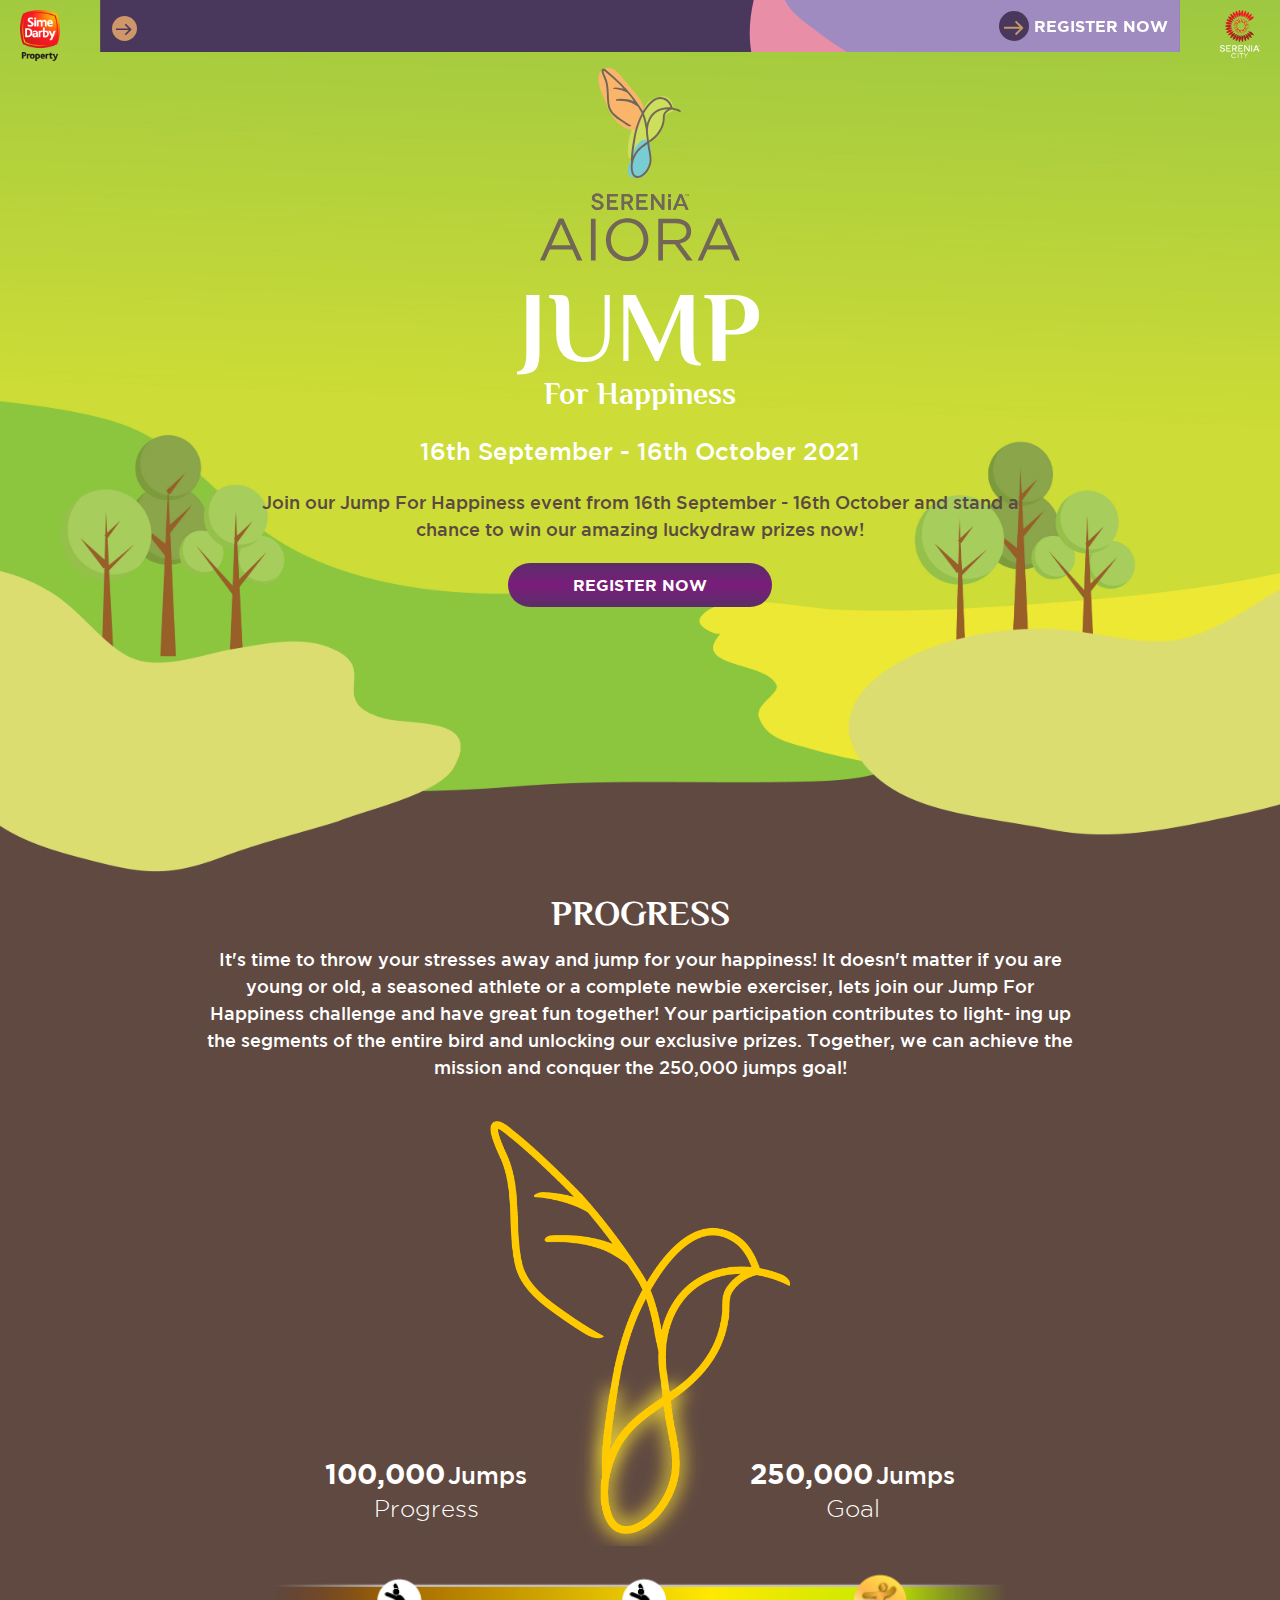
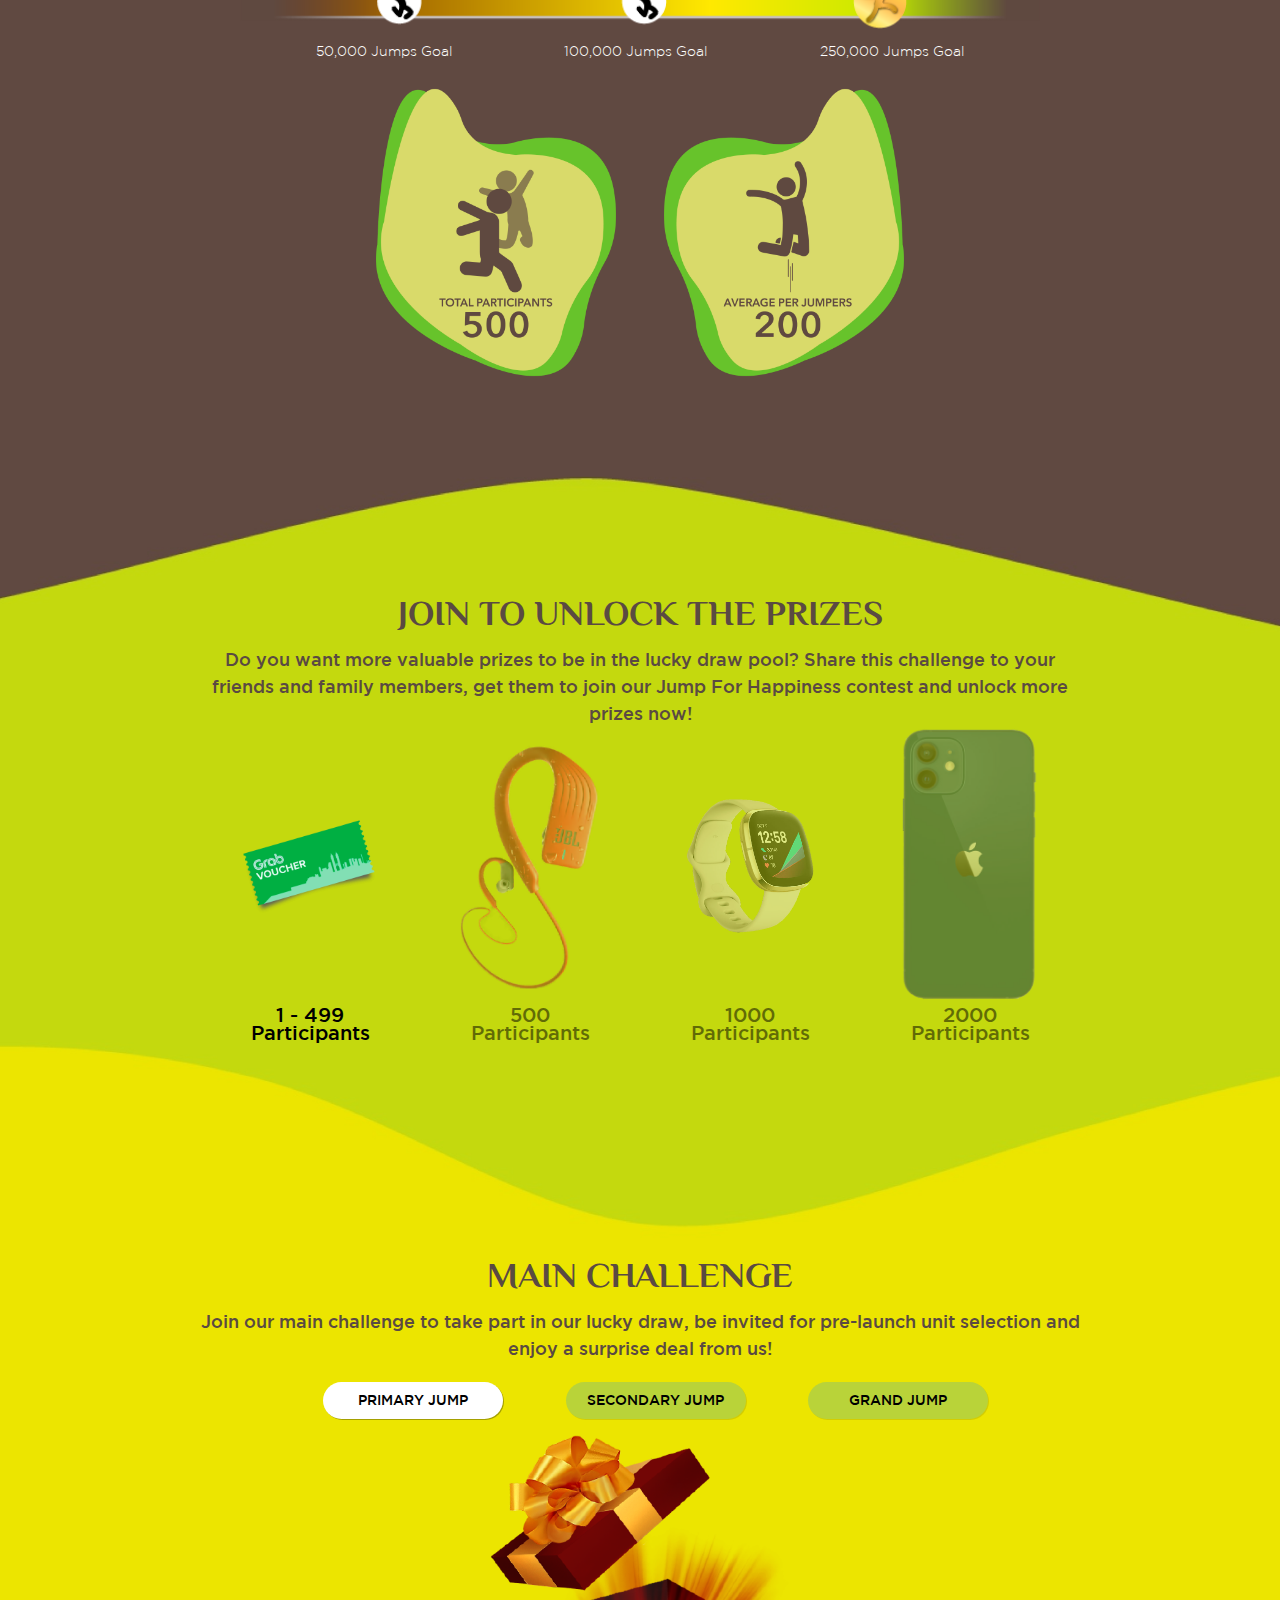
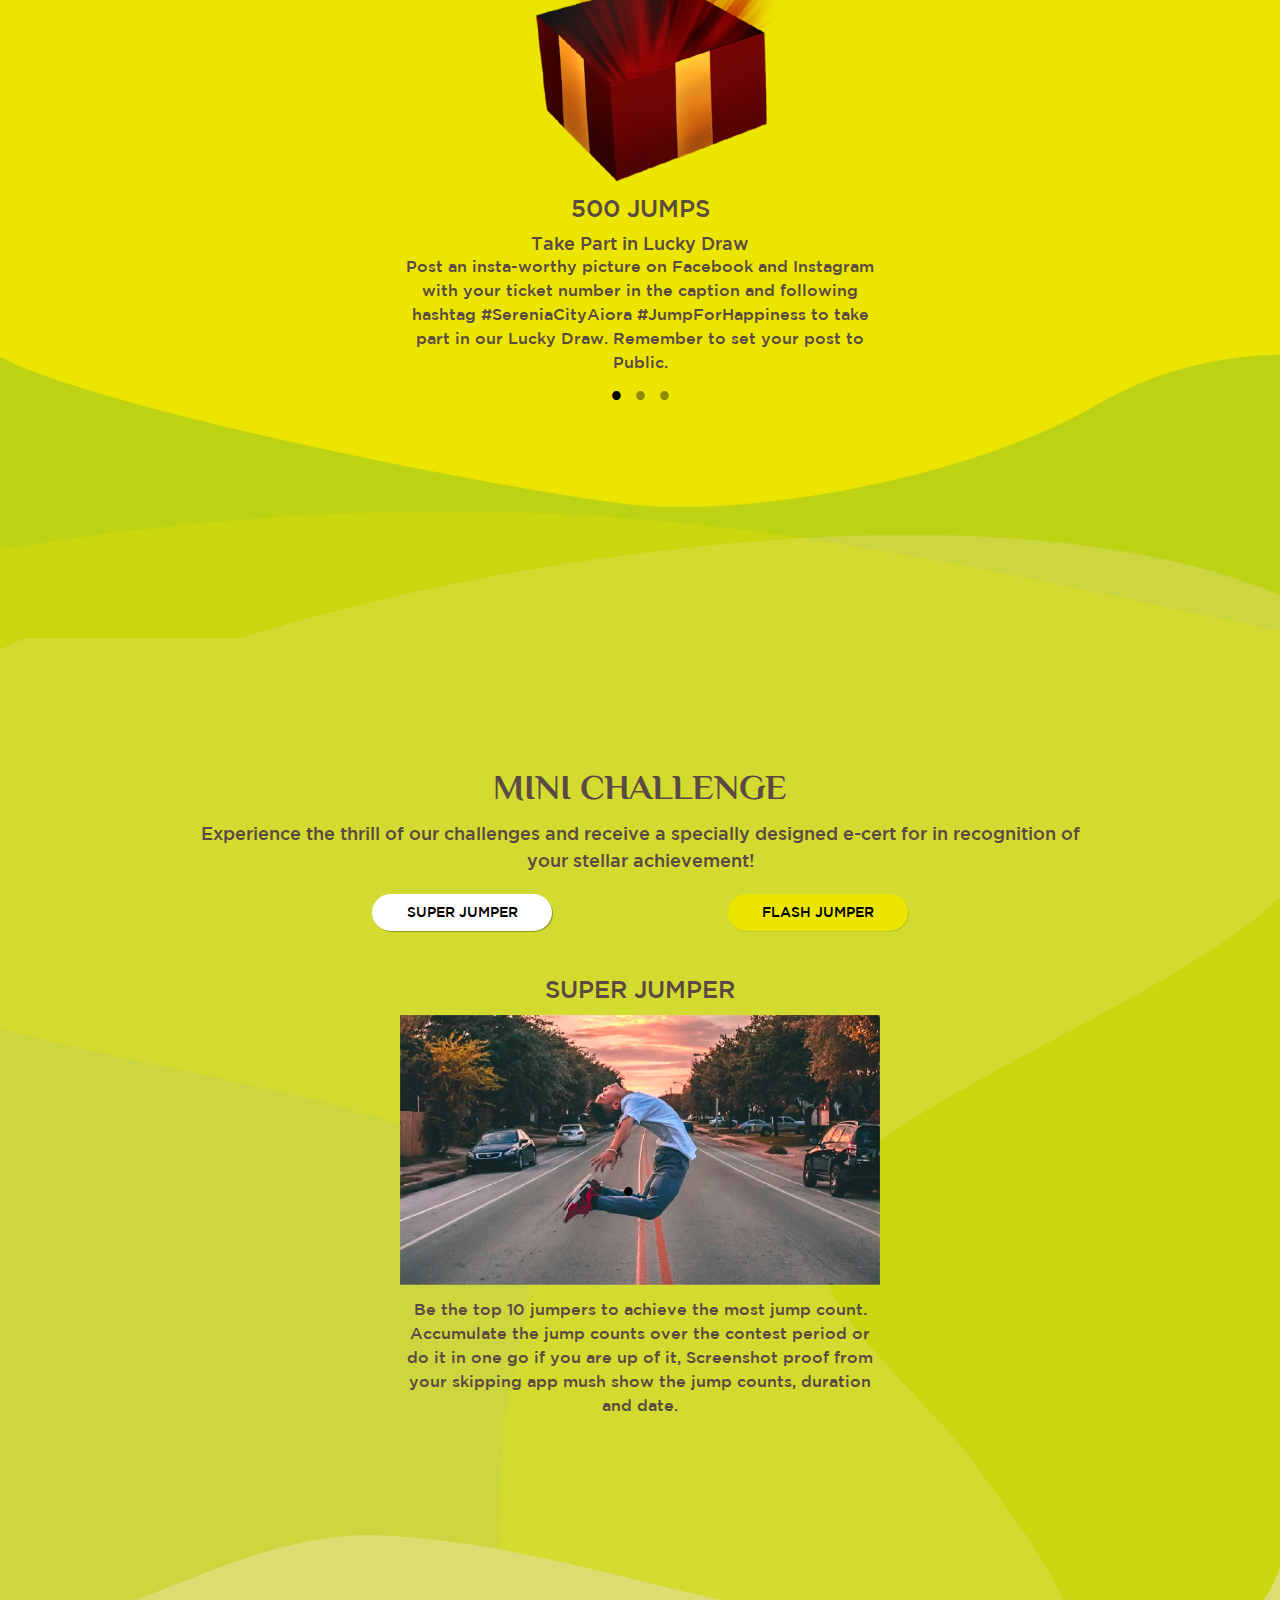
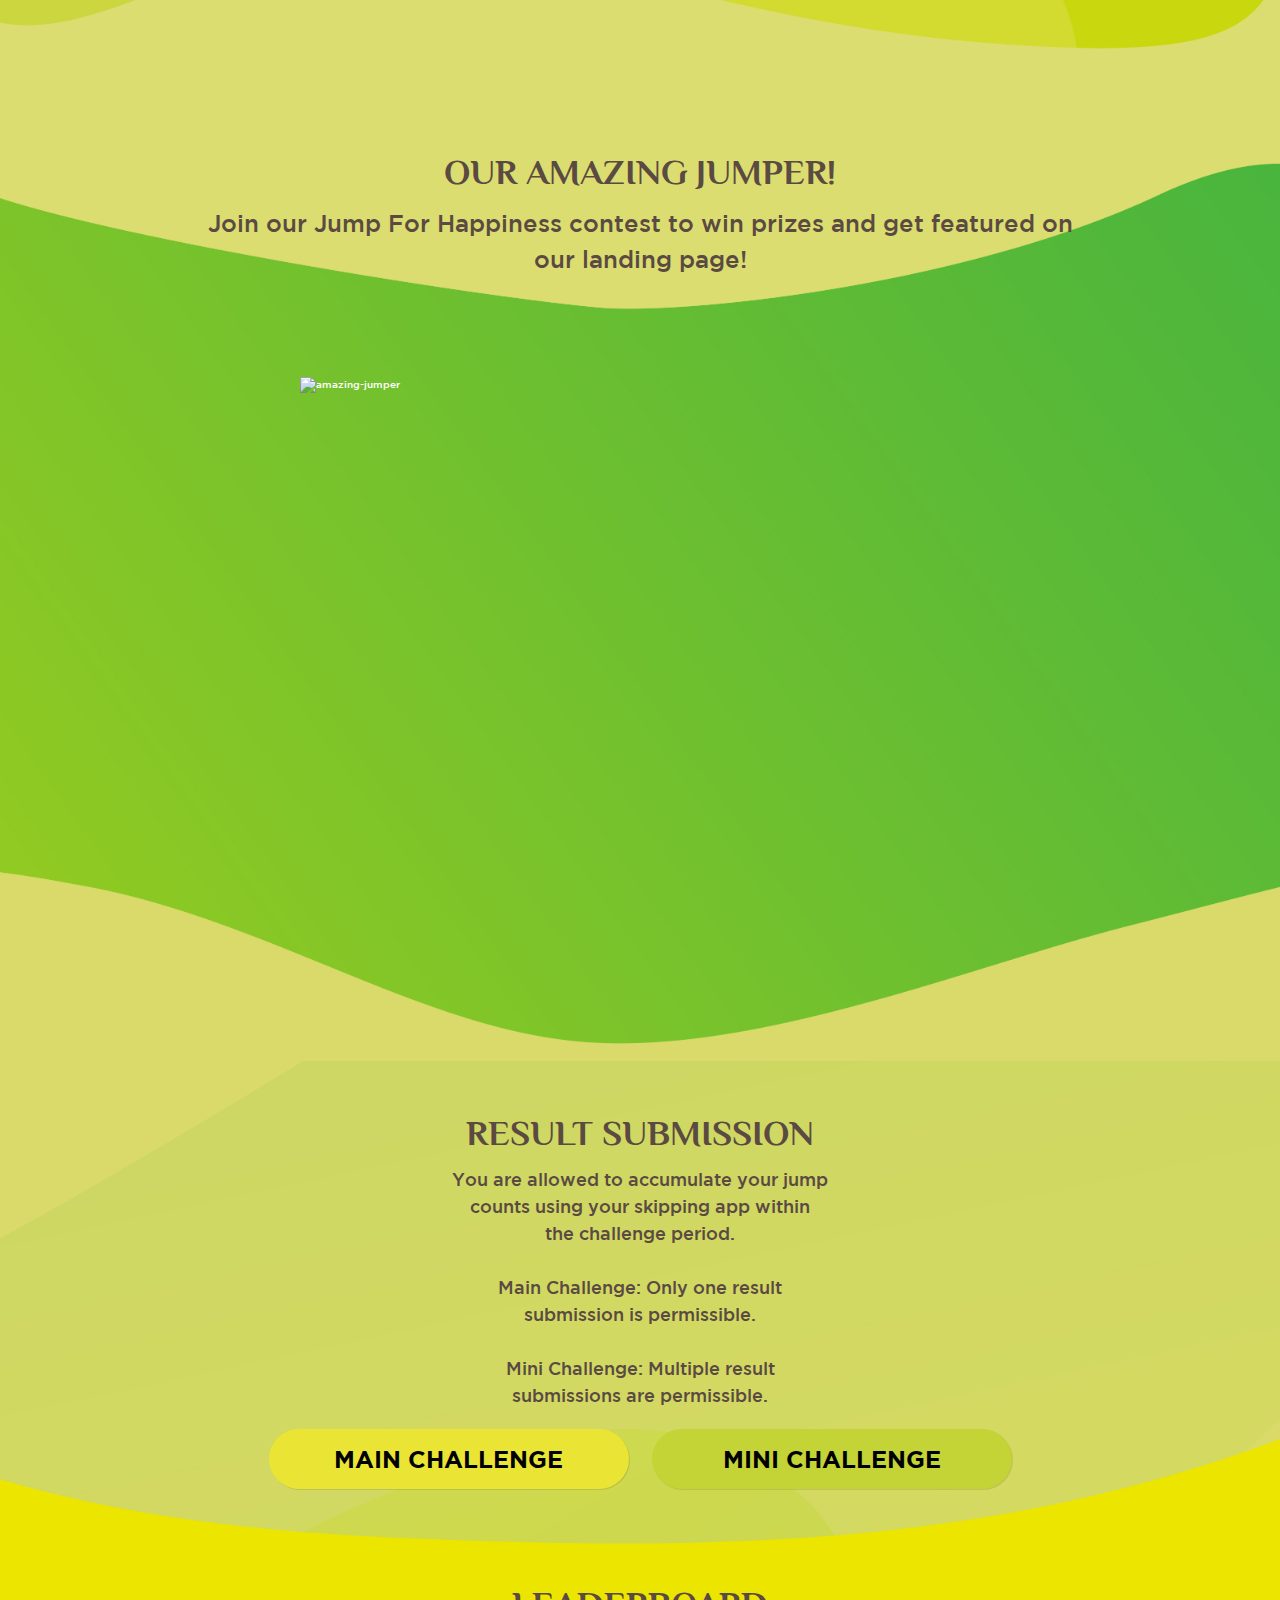
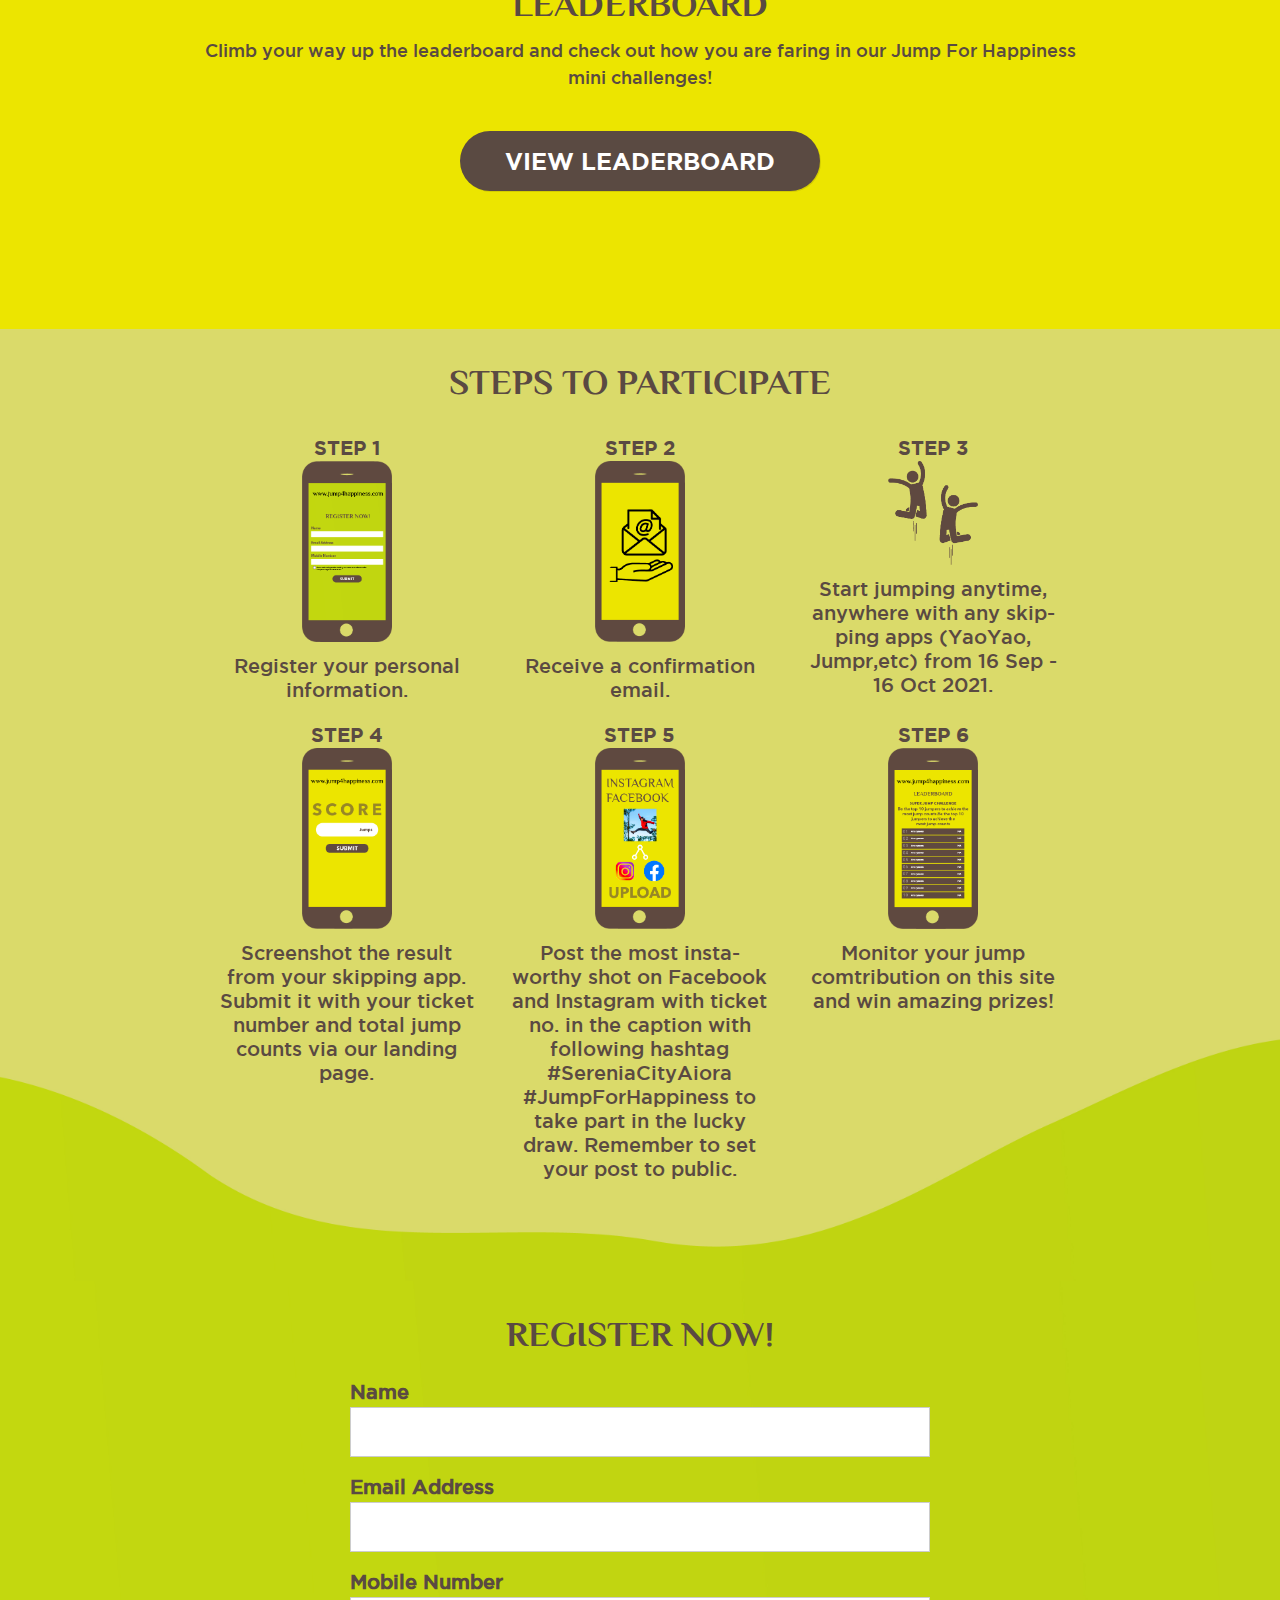
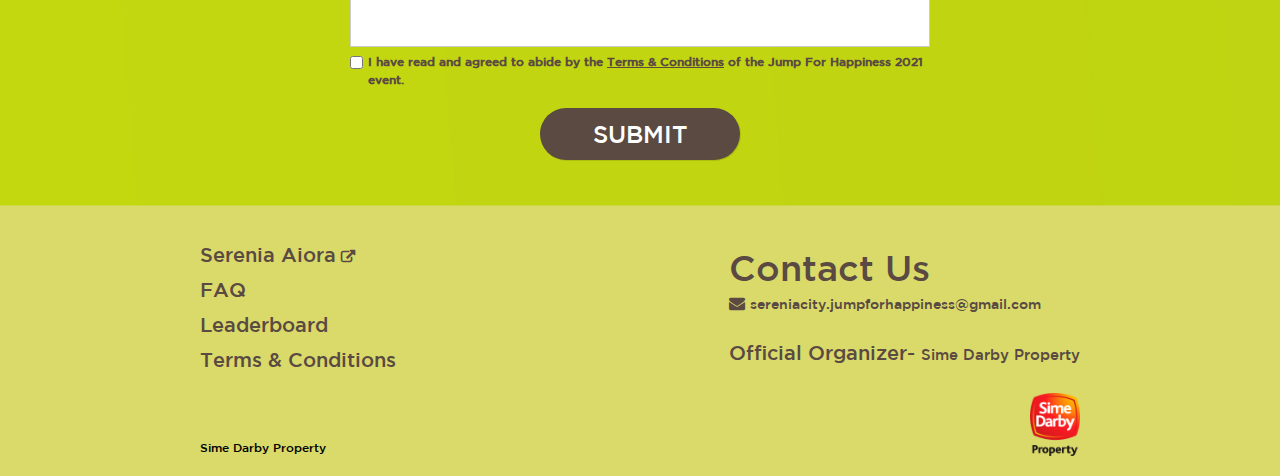
==== commit 05ba1b7f: "remove function" ====
--- a/index.html
+++ b/index.html
@@ -369,40 +369,6 @@
       receive a specially designed e-cert for in<br>
       recognition of your stellar achievement!
     </p>
-    <!-- <div class="slider-wrapper visible-xs">
-      <div class="slider-container">
-        <div class="slider-item">
-          <div class="slider-item__title">SUPER JUMPER</div>
-          <img src="asset/mini-flash-challenge.png">
-          <p class="slider-item__desc">
-            Be the top 10 jumpers to achieve the most<br>
-            jump count. Accumulate the jump counts<br>
-            over the contest period or do it in one go if<br>
-            you are up of it,<br><br>
-            Screenshot proof from your skipping app<br>
-            mush show the jump counts, duration and<br>
-            date.
-          </p>
-        </div>
-        <div class="slider-item">
-          <div class="slider-item__title">FLASH JUMPER</div>
-          <img src="asset/mini-jumper-challenge.png">
-          <p class="slider-item__desc">
-            Be the top 10 fastest to complete 500<br>
-            jump counts.<br>
-            See a new record today? Go ahead and<br>
-            beat it! Submit as many entries as you can.<br><br>
-            Screenshot proof from your skipping app<br>
-            mush show the jump count, duration and<br>
-            date.
-          </p>
-        </div>
-      </div>
-      <div class="slider-controls">
-        <button class="control next active">•</button>
-        <button class="control prev">•</button>
-      </div>
-    </div> -->
 
     <div class="main-challenge-button-items">
       <div class="row flex-nowrap">
@@ -743,89 +709,6 @@
     toggleMiniChallengeSelect('mini-challenge-super');
 
 
-
-    // const _C = document.querySelector(".slider-container"),
-    //   N = _C.children.length;
-
-    // _C.style.setProperty("--n", N);
-    // let x0 = null;
-    // let locked = false;
-
-    // function lock(e) {
-    //   x0 = unify(e).clientX;
-    //   _C.classList.toggle("smooth", !(locked = true));
-    // }
-
-    // let i = 0;
-    // let w;
-
-    // function size() {
-    //   w = window.innerWidth;
-    // }
-
-    // function move(e) {
-    //   if (locked) {
-    //     let dx = unify(e).clientX - x0,
-    //       s = Math.sign(dx),
-    //       f = +(s * dx / w).toFixed(2);
-
-    //     if ((i > 0 || s < 0) && (i < N - 1 || s > 0) && f > 0.2) {
-    //       _C.style.setProperty("--i", (i -= s));
-    //       f = 1 - f;
-    //     }
-
-    //     _C.style.setProperty("--tx", "0px");
-    //     _C.style.setProperty("--f", f);
-    //     _C.classList.toggle("smooth", !(locked = false));
-    //     x0 = null;
-    //   }
-    // }
-
-    // size();
-
-    // addEventListener("resize", size, false);
-
-    // function drag(e) {
-    //   e.preventDefault();
-
-    //   if (locked) {
-    //     _C.style.setProperty("--tx", `${Math.round(unify(e).clientX - x0)}px`);
-    //   }
-    // }
-    // let prev = document.querySelector(".prev");
-    // let next = document.querySelector(".next");
-
-    // prev.addEventListener("click", () => {
-    //   if (i == 0) {} else if (i > 0) {
-    //     _C.style.setProperty("--i", i--);
-    //   }
-    // });
-
-    // next.addEventListener("click", () => {
-    //   if (i < N) {
-    //     _C.style.setProperty("--i", i++);
-    //   }
-    // });
-
-    // _C.addEventListener("mousemove", drag, false);
-    // _C.addEventListener("touchmove", drag, false);
-
-    // _C.addEventListener("mousedown", lock, false);
-    // _C.addEventListener("touchstart", lock, false);
-
-    // _C.addEventListener("mouseup", move, false);
-    // _C.addEventListener("touchend", move, false);
-    // _C.addEventListener(
-    //   "touchmove",
-    //   e => {
-    //     e.preventDefault();
-    //   },
-    //   false
-    // );
-
-    // function unify(e) {
-    //   return e.changedTouches ? e.changedTouches[0] : e;
-    // }
   </script>
 </body>
 
--- a/main.css
+++ b/main.css
@@ -70,6 +70,12 @@
   cursor: pointer;
 }
 
+@media (max-width: 450px) and (max-width: 767px) {
+  .main-banner {
+    background-image: url(asset/main-banner-bg-desktop.jpg);
+  }
+}
+
 @media (min-width: 768px) {
   .main-banner {
     background-image: url(asset/main-banner-bg-desktop.jpg);
--- a/progress.css
+++ b/progress.css
@@ -79,6 +79,12 @@
   margin: 20px auto;
 }
 
+@media (min-width: 450px) and (max-width: 768px) {
+  .progress-banner {
+    padding-bottom: 32vw;
+  }
+}
+
 @media (min-width: 768px) {
   .progress-banner {
     background-image: url(asset/main-progress-bg-desktop.jpg);
--- a/join-prize.css
+++ b/join-prize.css
@@ -5,6 +5,7 @@
   min-height: auto;
   padding-bottom: 50px;
   background-image: url(asset/main-join-prize-bg.png);
+  margin-top: -2px;
 }
 
 .join-prize-container {
@@ -86,6 +87,28 @@
   line-height: 0.9;
 }
 
+@media (min-width: 450px) and (max-width: 767px) {
+  .join-prize-container {
+    transform: translateY(-80px);
+    padding-bottom: 10vw;
+  }
+  .join-prize-items .prize-one {
+    padding: 0 60px;
+  }
+
+  .join-prize-items .prize-two {
+    padding: 0 60px;
+  }
+
+  .join-prize-items .prize-three {
+    padding: 0 60px;
+  }
+
+  .join-prize-items .prize-four {
+    padding: 0 60px;
+  }
+}
+
 @media (min-width: 768px) {
   .join-prize-section {
     background-image: url(asset/main-join-prize-bg-desktop.jpg);
@@ -134,24 +157,4 @@
     margin: auto;
     max-width: 880px;
   }
-
-  .join-prize-items .prize-one {
-    padding: 0 60px;
-  }
-
-  .join-prize-items .prize-two {
-    padding: 0 60px;
-  }
-
-  .join-prize-items .prize-three {
-    padding: 0 60px;
-  }
-
-  .join-prize-items .prize-four {
-    padding: 0 60px;
-  }
-
-  .join-prize-items .prize-name {
-    font-size: 20px;
-  }
 }--- a/challenge.css
+++ b/challenge.css
@@ -46,10 +46,9 @@
   display: none;
 }
 
-/* Hide scrollbar for IE, Edge and Firefox */
 .example {
-  -ms-overflow-style: none;  /* IE and Edge */
-  scrollbar-width: none;  /* Firefox */
+  -ms-overflow-style: none;
+  scrollbar-width: none;
 }
 
 .challenge-button {
@@ -130,7 +129,7 @@
   background-repeat: no-repeat;
   background-position: top center;
   background-size: cover;
-  padding-bottom: 80px;
+  padding-bottom: 180px;
   padding-top: 60px;
   min-height: auto;
   z-index: 100;
@@ -145,7 +144,7 @@
 }
 
 .mini-challenge-title {
-  margin-top: 100px;
+  margin-top: 150px;
 }
 
 .main-challenge-desc {
@@ -176,6 +175,10 @@
   font-size: 30px;
   line-height: 5px;
   z-index: 101;
+}
+
+.mini-challenge-section .slider-controls {
+  bottom: 150px;
 }
 
 .prev,
@@ -212,11 +215,6 @@
   box-shadow: transparent;
 }
 
-.slider-item {
-  width: 95%;
-  margin: 0 2.5%;
-}
-
 .slider-container {
   display: flex;
   align-items: center;
@@ -226,26 +224,6 @@
   transform: translate(calc(var(--i, 0)/var(--n)*-100% + var(--tx, 0px)));
 }
 
-.slider-item__title {
-  margin: auto;
-  margin-top: 24px;
-  font-family: "gotham-bold", sans-serif;
-  letter-spacing: 0px;
-  text-align: center;
-  color: #5A4A42;
-  font-size: 16px;
-}
-
-.slider-item__desc {
-  margin: auto;
-  margin-top: 20px;
-  font-family: "gotham-medium", sans-serif;
-  letter-spacing: 0px;
-  text-align: center;
-  color: #5A4A42;
-  font-size: 14px;
-}
-
 .smooth {
   transition: transform calc(var(--f, 1)*.5s) ease-out;
 }
@@ -253,6 +231,28 @@
 img {
   width: 100%;
   pointer-events: none;
+}
+
+@media (min-width: 450px) and (max-width: 767px) {
+  .main-challenge-section {
+    min-height: 880px;
+    margin-bottom: -10vw;
+  }
+  .mini-challenge-section {
+    transform: translateY(-38vw);
+    padding-top: 40vw;
+    min-height: 200vw;
+  }
+  .slider-controls {
+    bottom: 160px;
+  }
+  .jump-detail-img {
+    width: 360px;
+    margin: 12px auto;
+  }
+  .jump-detail .desc-info {
+    font-size: 12px;
+  }
 }
 
 @media (min-width: 768px) {
@@ -343,14 +343,13 @@
     max-width: 880px;
     margin: auto;
   }
-  .slider-item__title {
-    font-size: 24px;
-    margin-top: 40px;
-  }
-  .slider-item__desc {
-    font-size: 18px;
-  }
   .slider-wrapper {
     padding-bottom: 100px;
   }
+}
+
+@media (min-width: 1768px) {
+  .mini-challenge-section {
+    padding-top: 15vw;
+  }
 }--- a/amazing-jumper.css
+++ b/amazing-jumper.css
@@ -42,6 +42,23 @@
   width: 160%;
 }
 
+@media (min-width: 450px) and (max-width: 768px) {
+  .amazing-jumper-section {
+    padding-bottom: 25vw;
+    padding-top: 20vw;
+    transform: translateY(-35vw);
+    margin-bottom: -35vw;
+  }
+
+  .amazing-jumper-button-items {
+    padding: 60px 0;
+    margin: 0;
+  }
+  .amazing-jumper-button-items .row {
+    width: 120%;
+  }
+}
+
 @media (min-width: 768px) {
   .amazing-jumper-section {
     transform: none;
@@ -52,17 +69,18 @@
   }
 
   .amazing-jumper-container {
-    margin-top: -10vw;
+    margin-top: -5vw;
   }
 
   .amazing-jumper-title {
     font-size: 36px;
   }
   .amazing-jumper-desc {
+    width: 90%;
     max-width: 880px;
     font-size: 24px;
+  }
 
-  }
   .amazing-jumper-button-items {
     margin-top: 100px;
   }
@@ -73,12 +91,16 @@
   }
 }
 
-@media (min-width: 1401px) {
+@media (min-width: 1501px) {
   .amazing-jumper-section {
-    min-height: 50vw;
+    min-height: 80vw;
   }
 
   .amazing-jumper-container {
-    margin-top: -10vw;
+    margin-top: 4vw;
+  }
+
+  .amazing-jumper-button-items .row {
+    margin-top: 12vw;
   }
 }--- a/result-submission-leaderboard.css
+++ b/result-submission-leaderboard.css
@@ -86,8 +86,30 @@
   margin-bottom: 20px;
 }
 
+@media (min-width: 450px) and (max-width: 768px) {
+  .result-submit-leaderboard-section.submit {
+    background-position: bottom center;
+    min-height: 180vw;
+    padding-top: 13vw;
+    margin-top: -2px;
+  }
+
+  .result-submit-leaderboard-section.submit .section-desc {
+    font-size: 18px;
+  }
+
+  .submission-title {
+    margin-top: 15vw;
+  }
+
+  .leaderboard-title {
+    margin-top: 28vw;
+  }
+}
+
 @media (min-width: 768px) {
   .result-submit-leaderboard-section {
+    margin-top: -2px;
     background-position: center center;
     background-image: url(asset/main-result-submit-leaderboard-bg-desktop.jpg);
     min-height: 34vw;
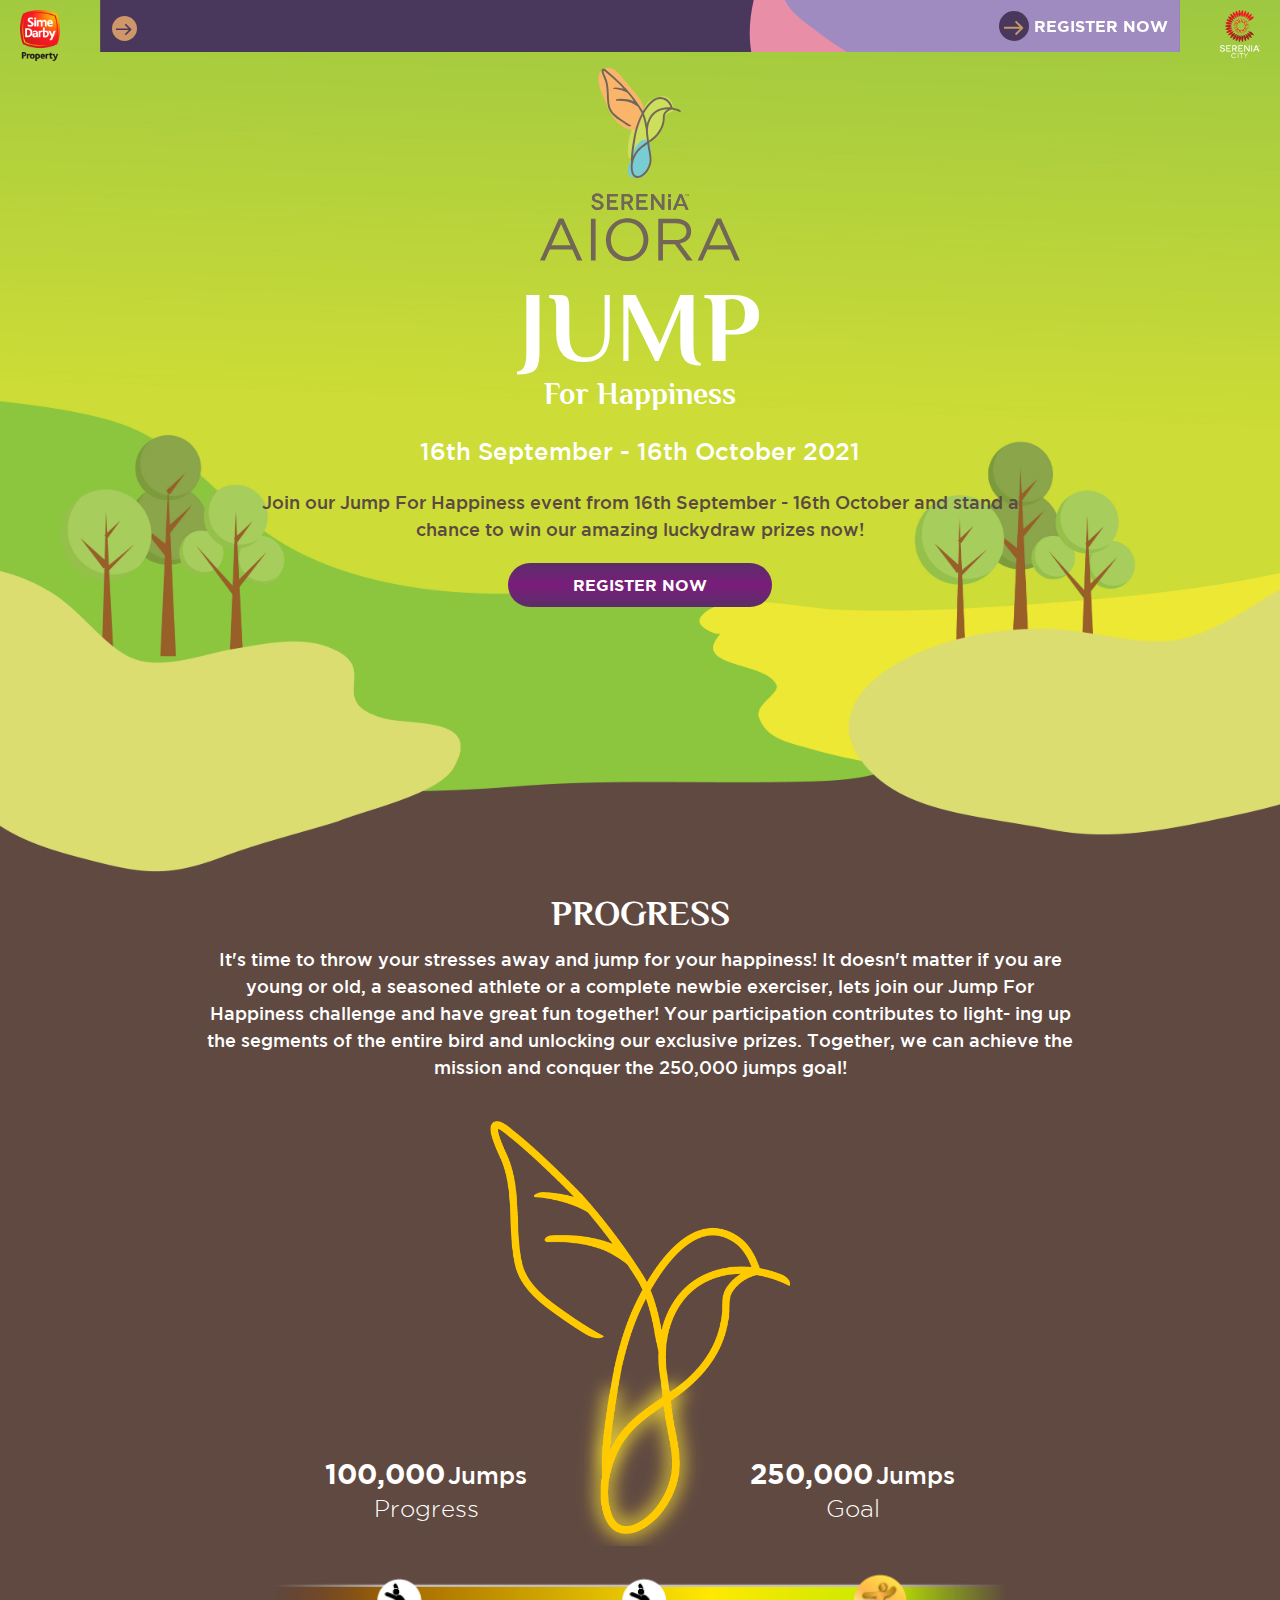
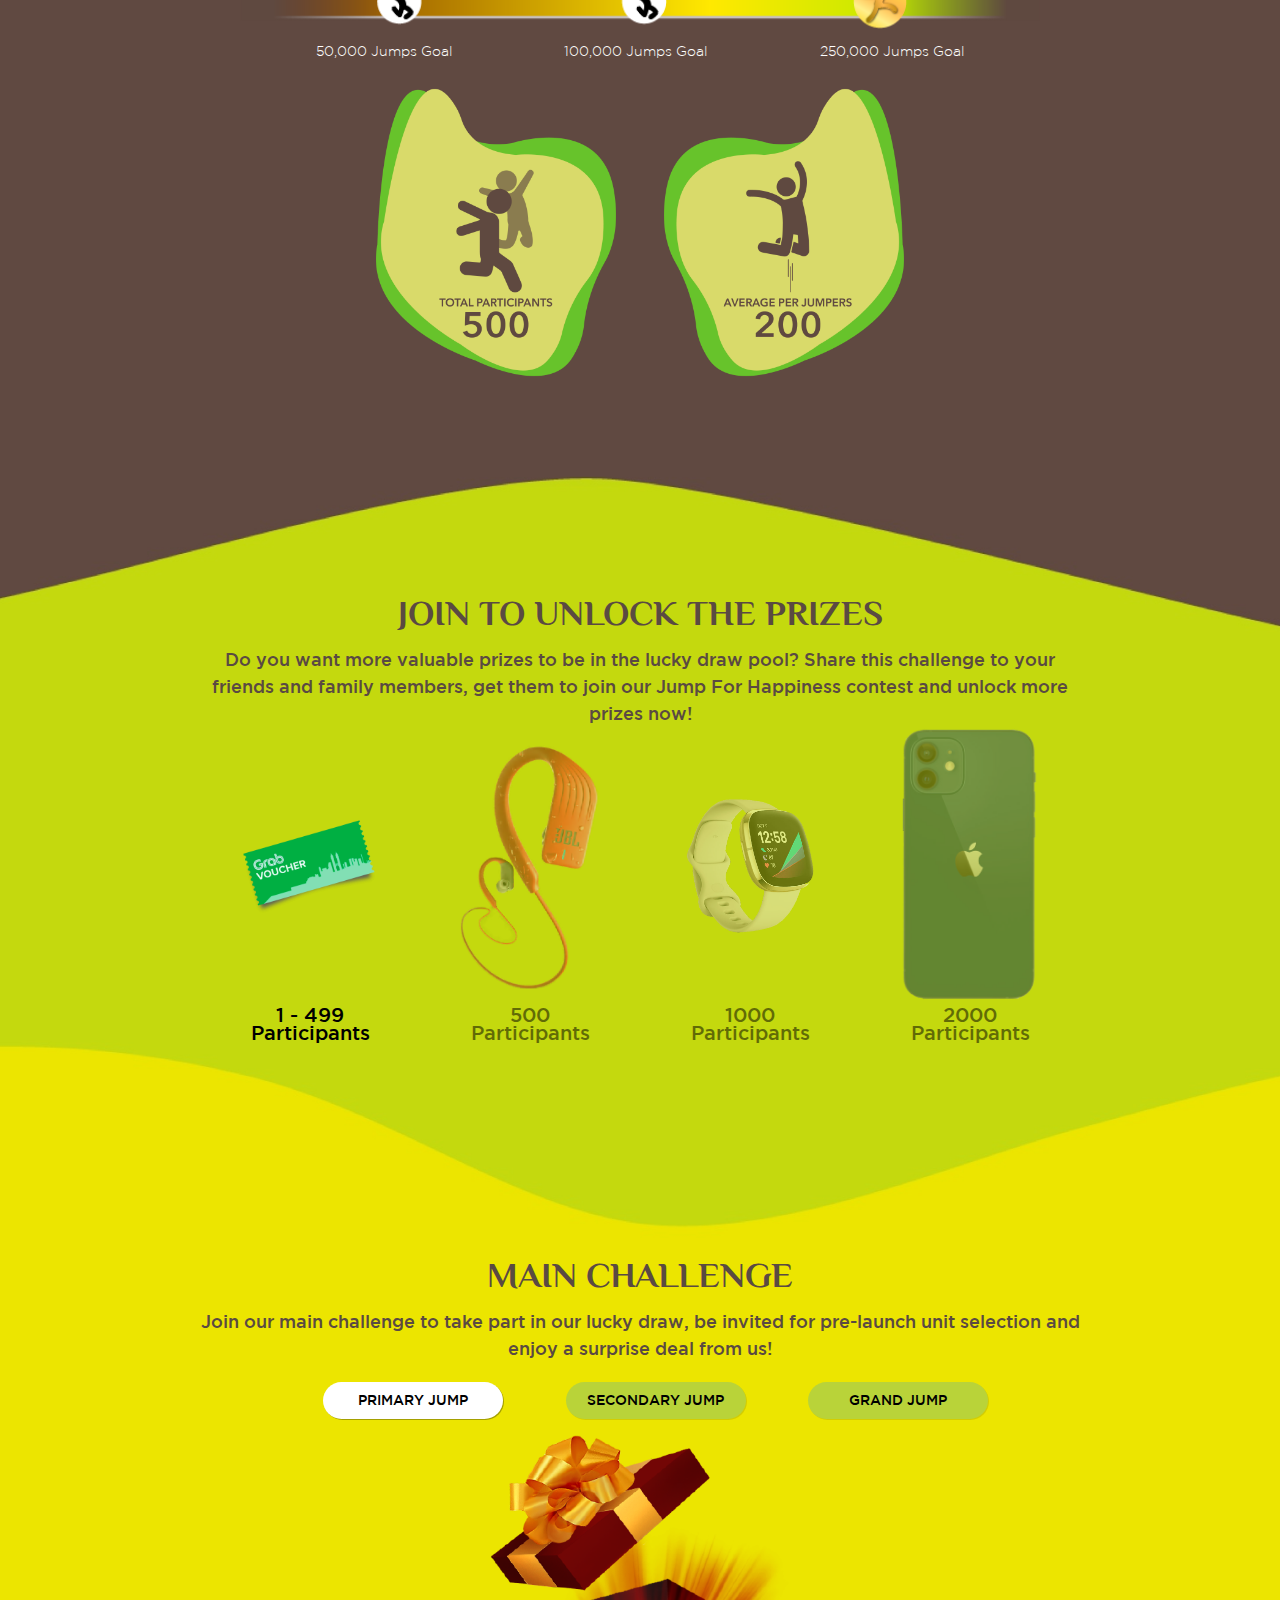
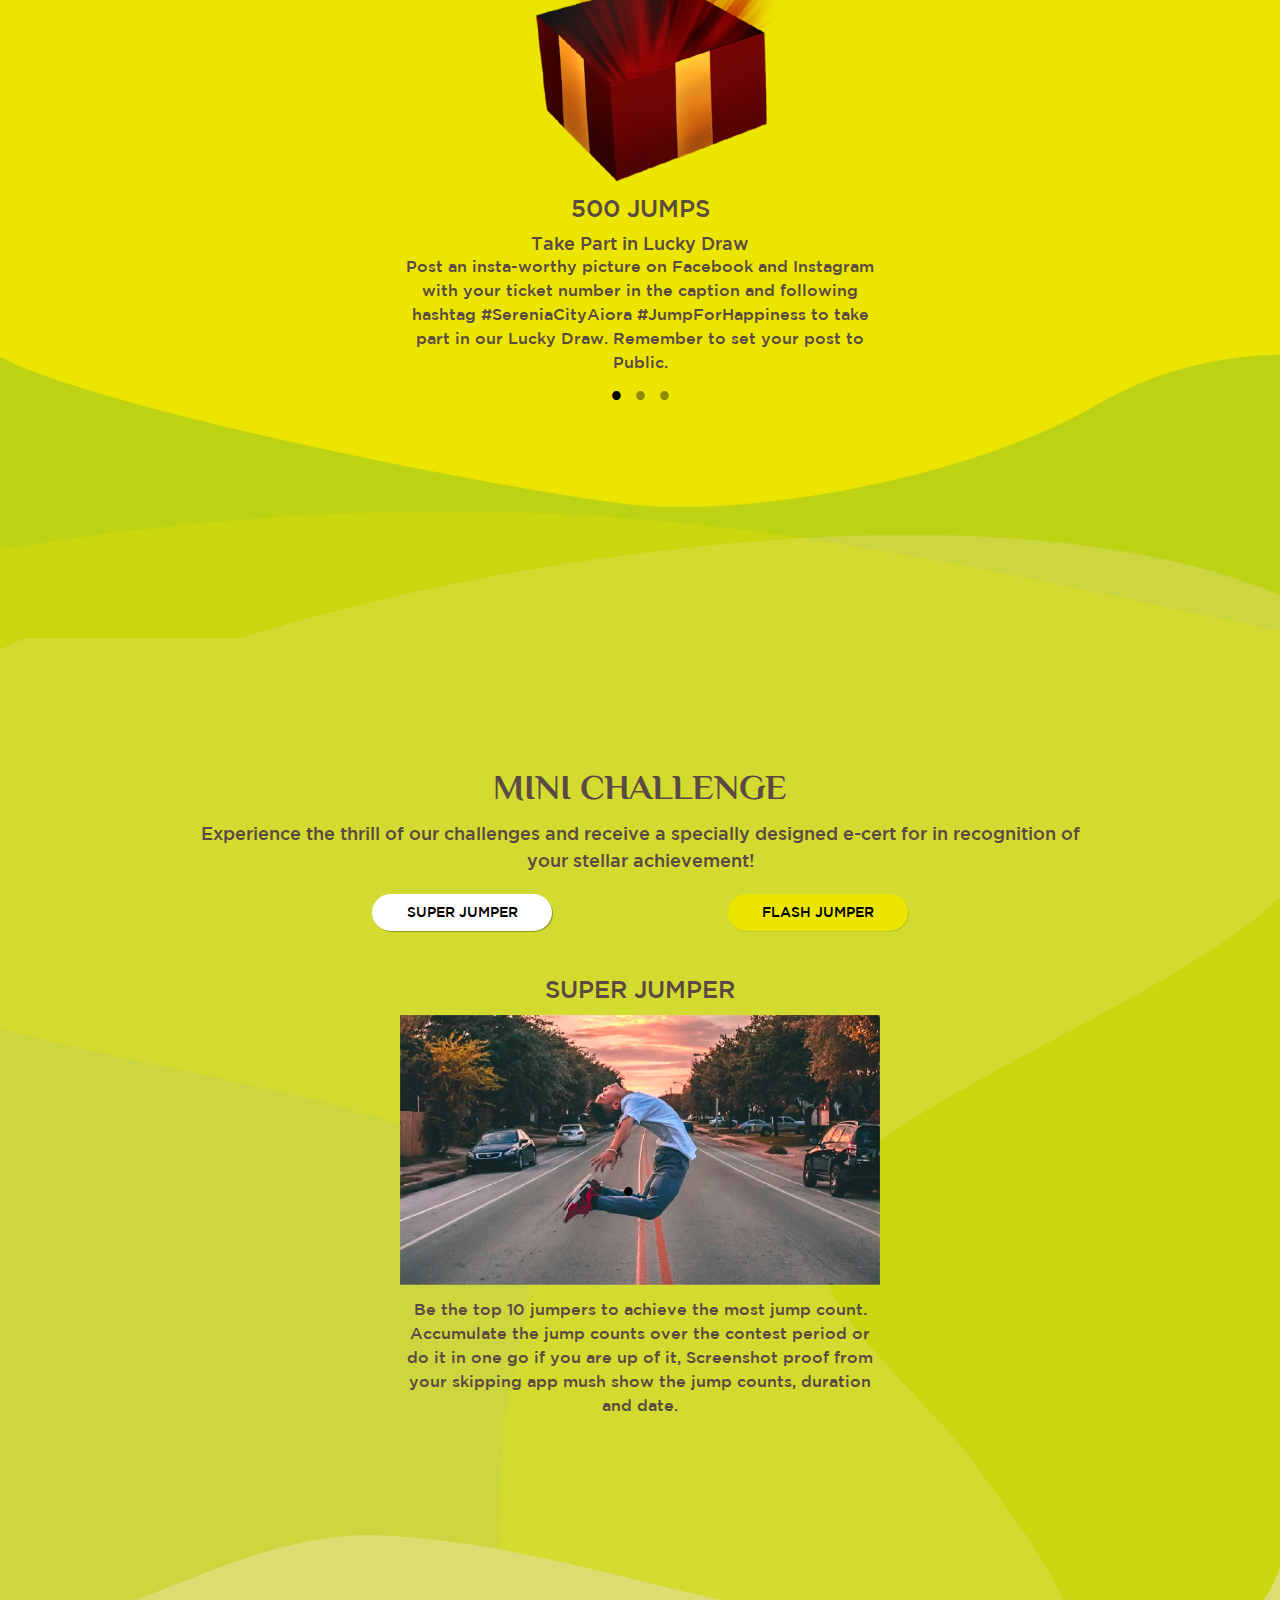
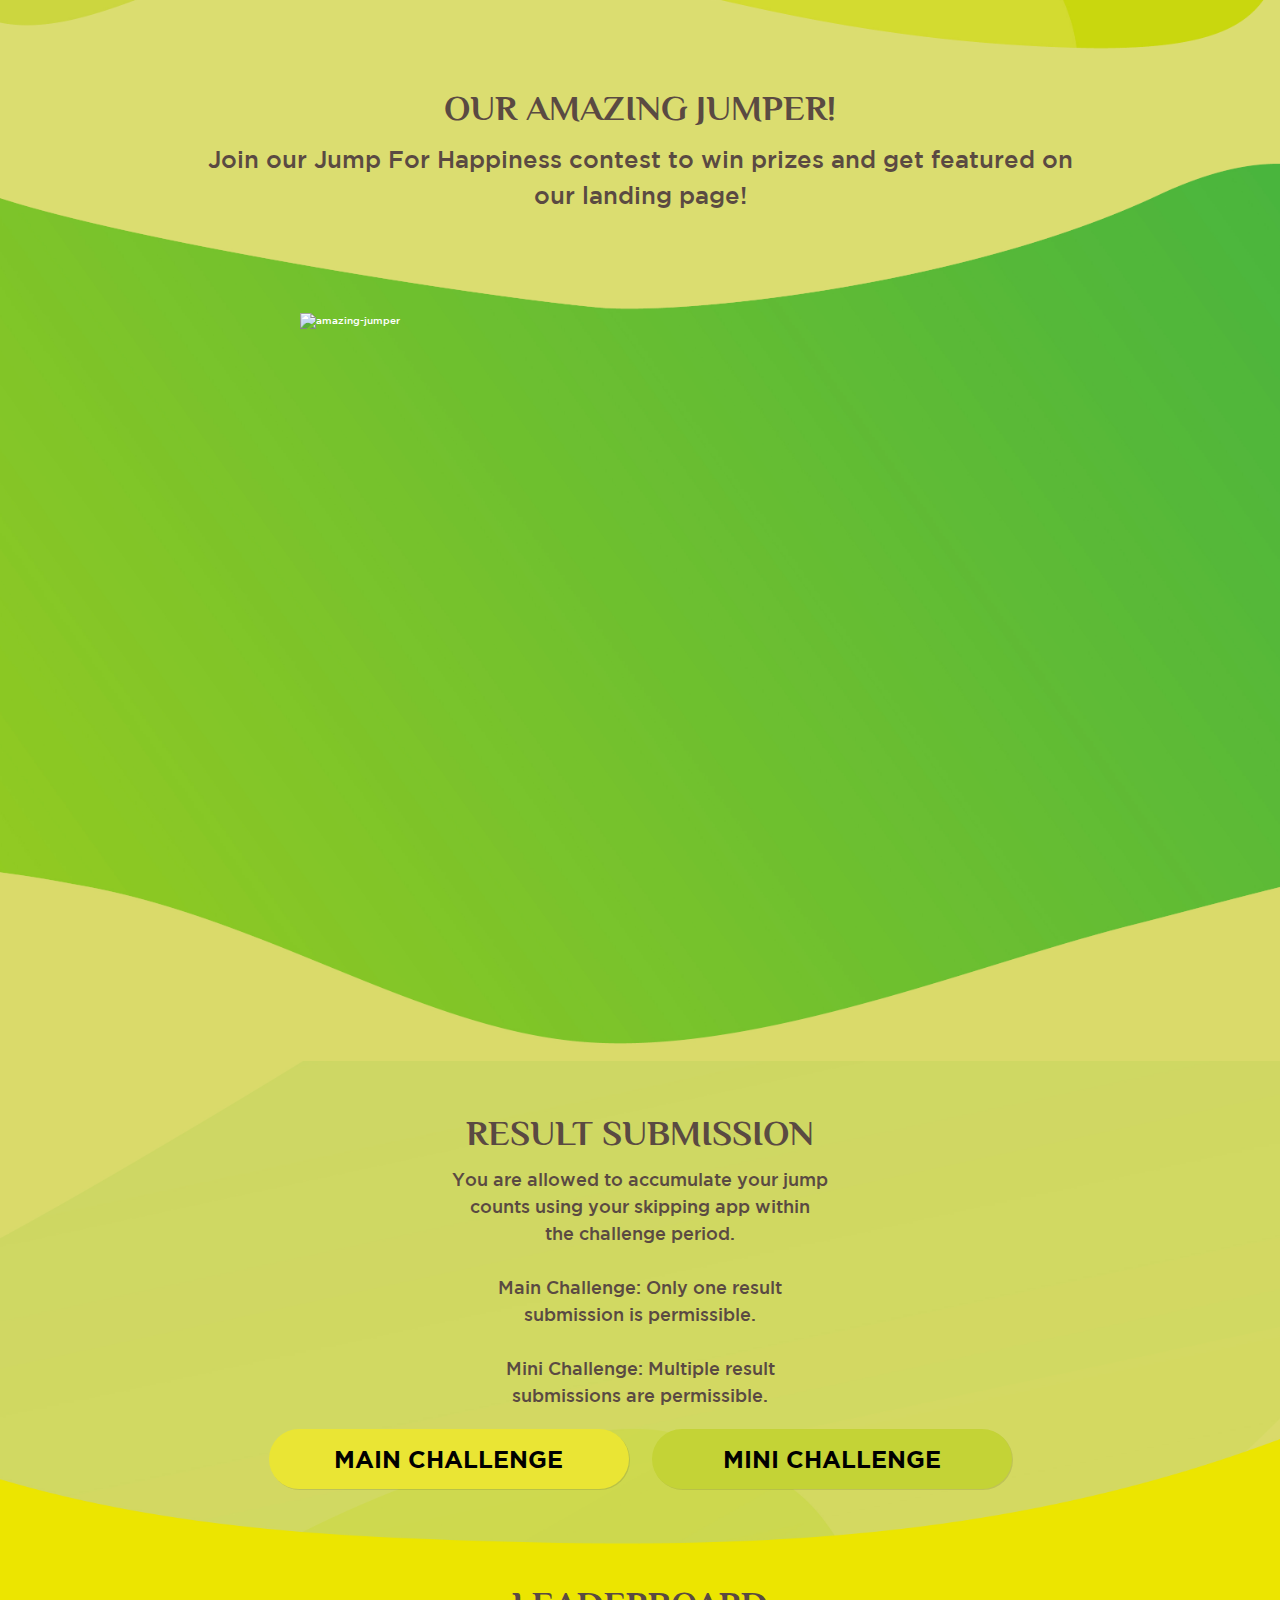
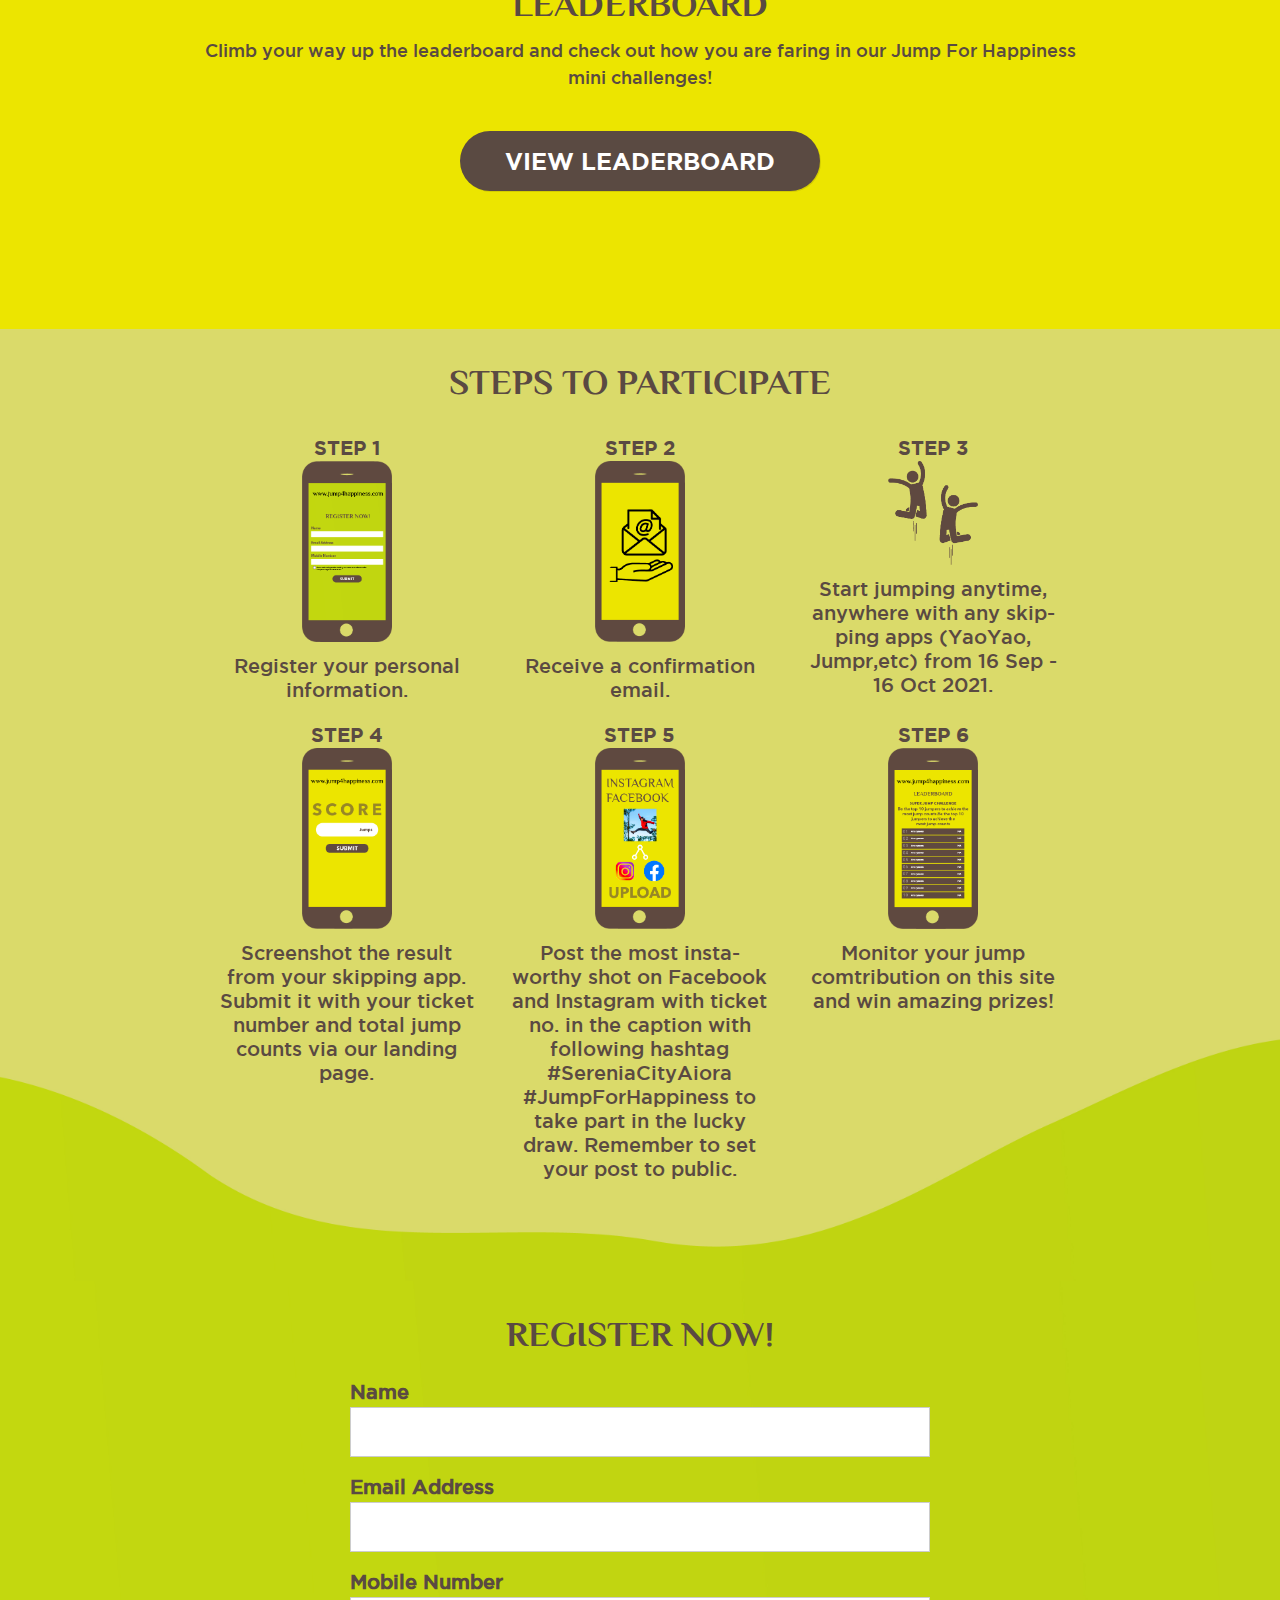
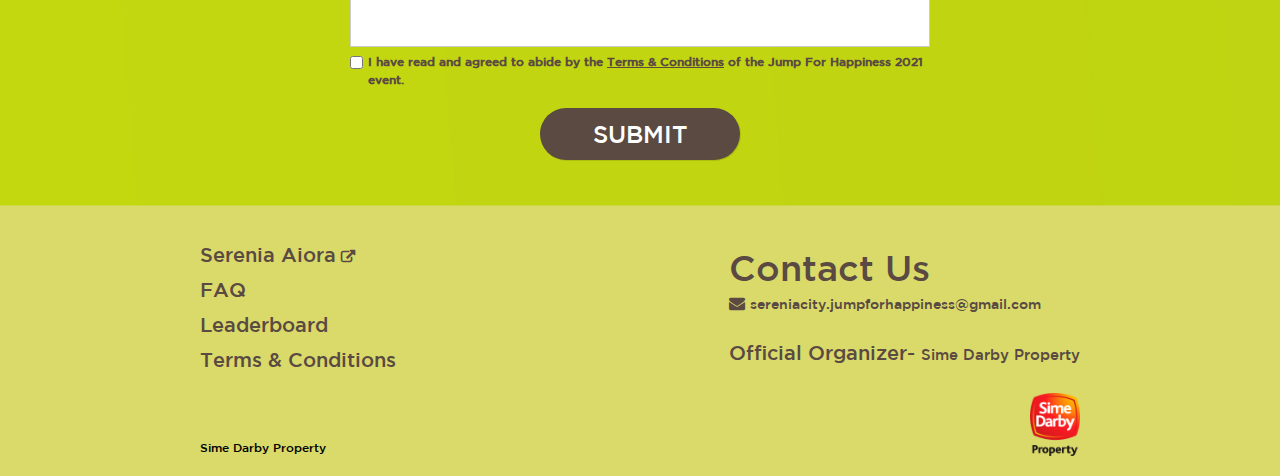
==== commit 9c6ad030: "result submission pages" ====
--- a/index.html
+++ b/index.html
@@ -136,7 +136,7 @@
         <div class="nav-links" style="left: -200px;">
           <a onclick="toggleMenu(false)" href="/">HOME</a>
           <a onclick="toggleMenu(false)" href="/#register">REGISTER</a>
-          <a onclick="toggleMenu(false)" href="/">RESULT SUBMISSION</a>
+          <a onclick="toggleMenu(false)" href="/#result-submit-leaderboard">RESULT SUBMISSION</a>
           <a onclick="toggleMenu(false)" href="/leaderboard-flash-jumper-challenge/">LEADERBOARD</a>
           <a onclick="toggleMenu(false)" href="/faq/">FAQ</a>
           <hr>
@@ -162,7 +162,7 @@
       <div class="nav-links" style="left: -200px;">
         <a onclick="toggleMenuM(false)" href="/">HOME</a>
         <a onclick="toggleMenuM(false)" href="/#register">REGISTER</a>
-        <a onclick="toggleMenuM(false)" href="/">RESULT SUBMISSION</a>
+        <a onclick="toggleMenuM(false)" href="/#result-submit-leaderboard">RESULT SUBMISSION</a>
         <a onclick="toggleMenuM(false)" href="/leaderboard-flash-jumper-challenge/">LEADERBOARD</a>
         <a onclick="toggleMenuM(false)" href="/faq/">FAQ</a>
         <hr>
@@ -425,12 +425,6 @@
       <div class="amazing-jumper-title">
         OUR AMAZING JUMPER!
       </div>
-      <!-- <p class="amazing-jumper-desc">
-        A big congratulations to our shortlisted<br>
-        jumpers who have achieved at least 500<br>
-        jumps and won our special prizes!
-      </p> -->
-
       <p class="amazing-jumper-desc">
         Join our Jump For Happiness<br>
         contest to win prizes and get<br>
@@ -461,8 +455,8 @@
       submissions are permissible.
     </p>
     <div class="submit-action">
-      <button class="submit-button main">MAIN CHALLENGE</button>
-      <button class="submit-button mini">MINI CHALLENGE</button>
+      <button class="submit-button main" onclick="location.href='/submissions-main-challenge/'">MAIN CHALLENGE</button>
+      <button class="submit-button mini" onclick="location.href='/submissions-mini-challenge/'">MINI CHALLENGE</button>
     </div>
 
     <div class="section-title leaderboard-title">
--- a/amazing-jumper.css
+++ b/amazing-jumper.css
@@ -69,7 +69,7 @@
   }
 
   .amazing-jumper-container {
-    margin-top: -5vw;
+    margin-top: -10vw;
   }
 
   .amazing-jumper-title {
--- a/main-register.css
+++ b/main-register.css
@@ -45,7 +45,8 @@
 
 .register-form-wrapper input[type="text"],
 .register-form-wrapper input[type="email"],
-.register-form-wrapper input[type="tel"] {
+.register-form-wrapper input[type="tel"],
+.register-form-wrapper input[type="number"] {
   width: 100%;
   border: 1px solid #ccc;
   background: #FFF;
@@ -57,7 +58,8 @@
 
 .register-form-wrapper input[type="text"]:hover,
 .register-form-wrapper input[type="email"]:hover,
-.register-form-wrapper input[type="tel"]:hover {
+.register-form-wrapper input[type="tel"]:hover,
+.register-form-wrapper input[type="number"]:hover {
   -webkit-transition: border-color 0.3s ease-in-out;
   -moz-transition: border-color 0.3s ease-in-out;
   transition: border-color 0.3s ease-in-out;
@@ -92,6 +94,33 @@
   box-shadow: 1px 1px 0px 0px rgba(0, 0, 0, 0.1);
 }
 
+.upload-file-container {
+  margin-top: 20px;
+  width: 200px;
+  display: flex;
+  flex-direction: column;
+  justify-items: flex-start;
+  align-items: flex-start;
+  align-content: flex-start;
+}
+label.upload-file-title {
+  font-family: "gotham-light", sans-serif;
+  font-size: 10px;
+  text-align: center;
+}
+.upload-file-button {
+  text-align: center;
+  font-family: "gotham-medium", sans-serif;
+  font-size: 12px;
+  width: 120px;
+  color: #5A4A42;
+  background-color: #FFFFFF;
+  padding: 4px 8px;
+  border-radius: 20px;
+  border: 0;
+  box-shadow: 1px 1px 0px 0px rgba(0, 0, 0, 0.1);
+}
+
 @media (min-width: 1280px) {
   .register-section {
     background-position: top center;
@@ -107,13 +136,18 @@
     font-size: 20px;
   }
 
+  label.upload-file-title {
+    font-size: 12px;
+  }
+
   .tnc-checkbox-label {
     font-size: 12px !important;
   }
 
   .register-form-wrapper input[type="text"],
   .register-form-wrapper input[type="email"],
-  .register-form-wrapper input[type="tel"] {
+  .register-form-wrapper input[type="tel"],
+  .register-form-wrapper input[type="number"] {
     padding: 12px;
   }
 
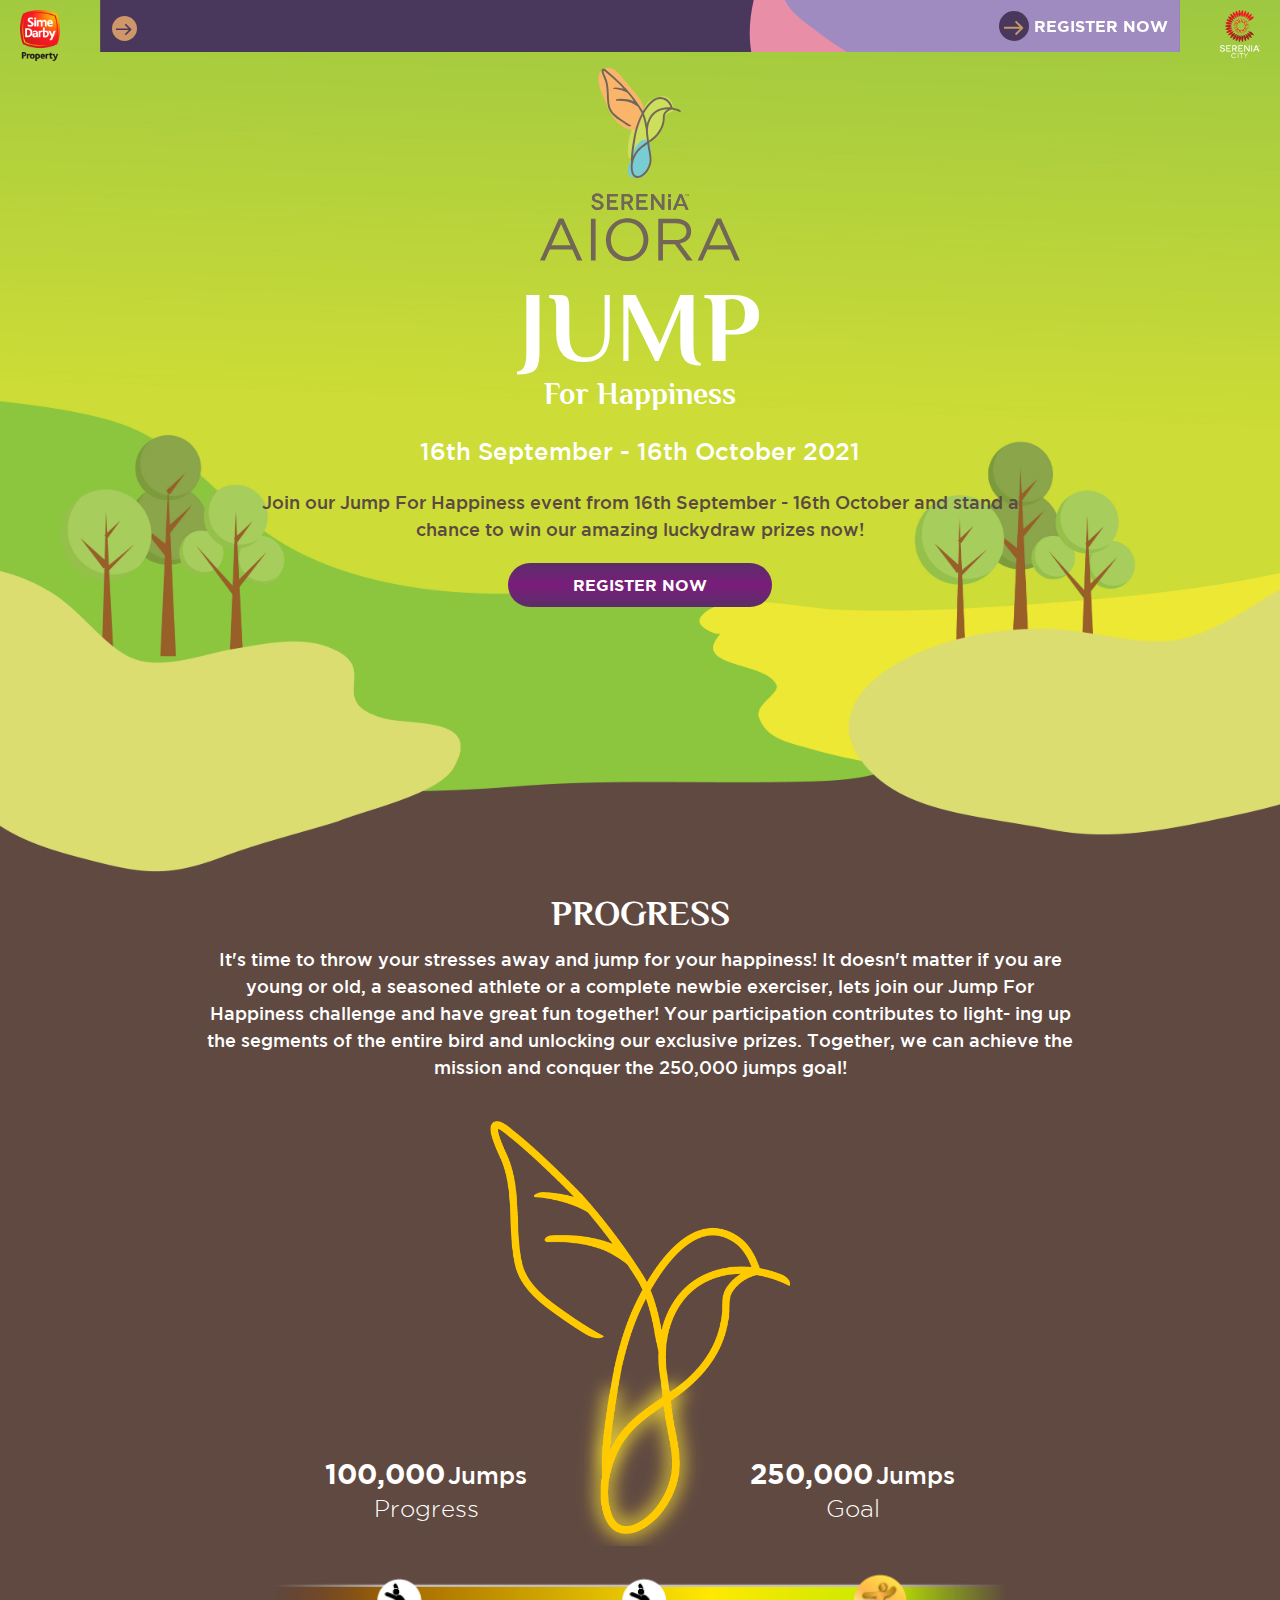
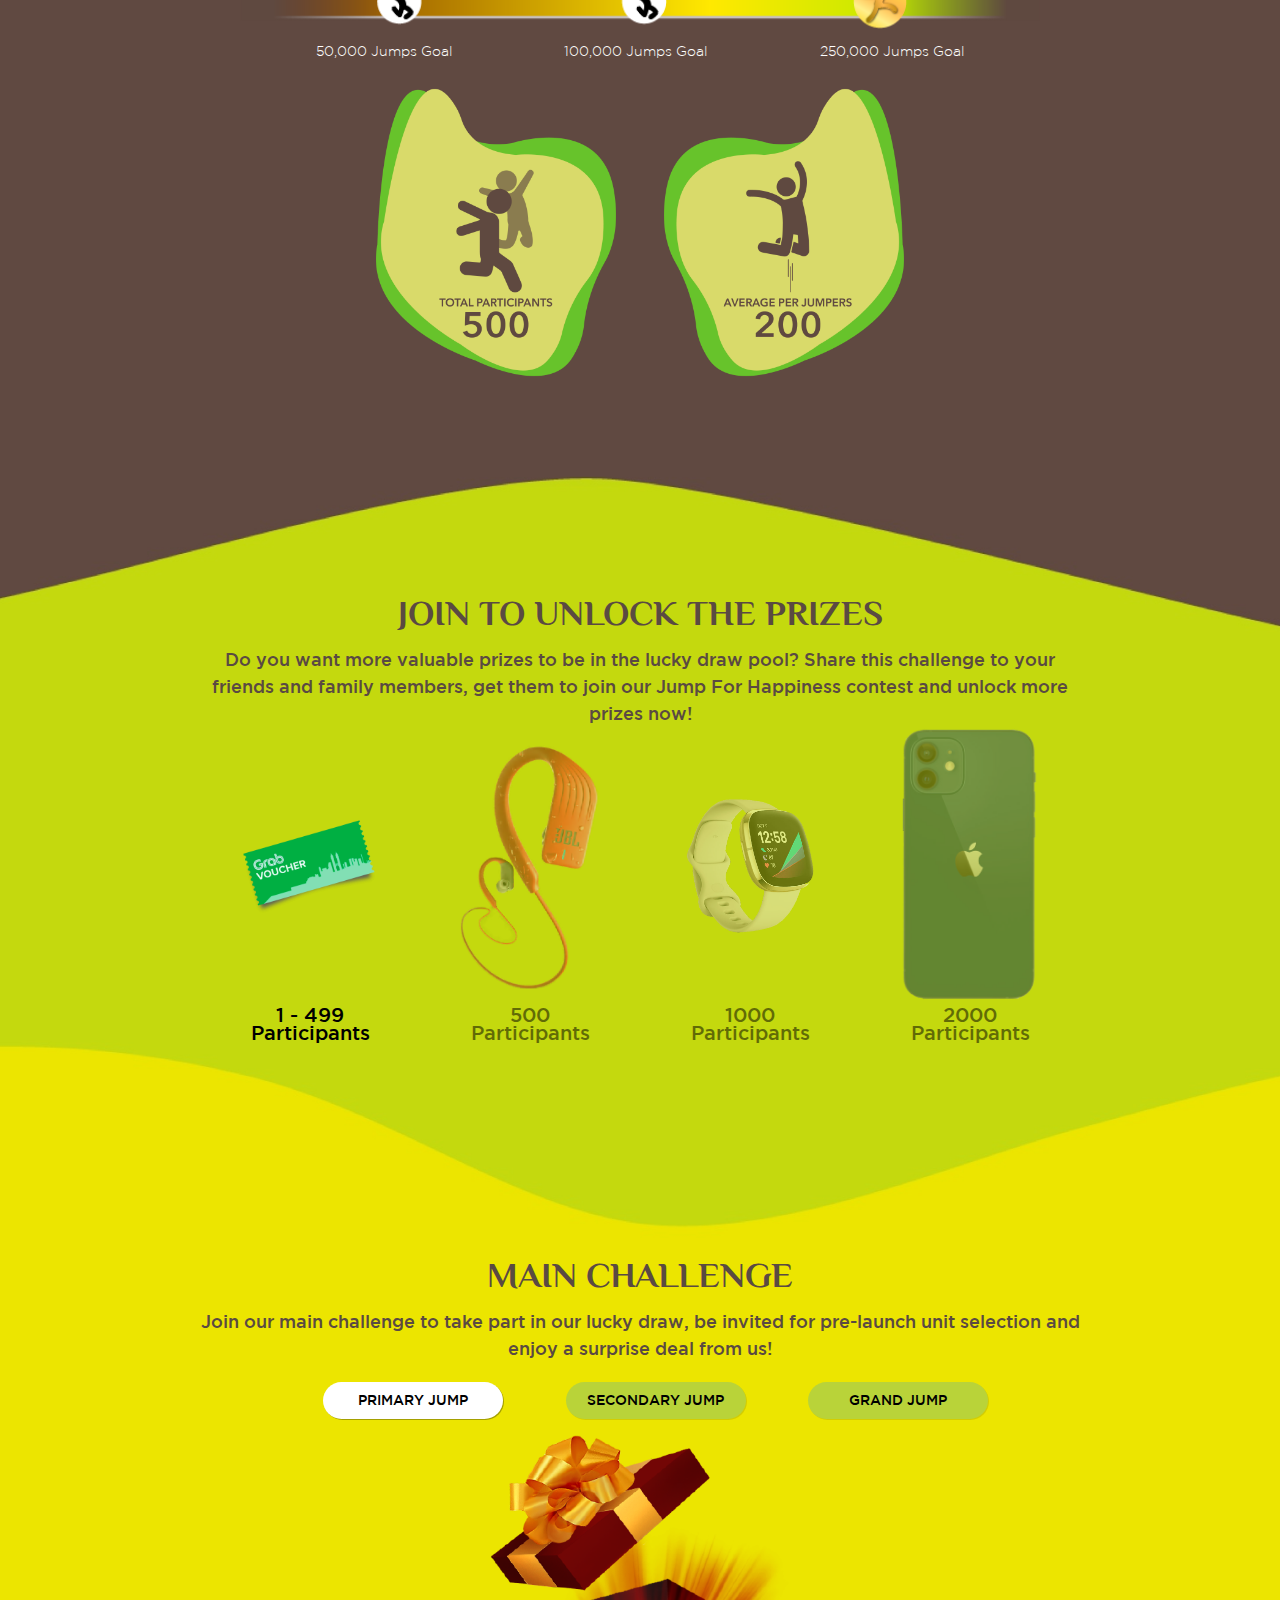
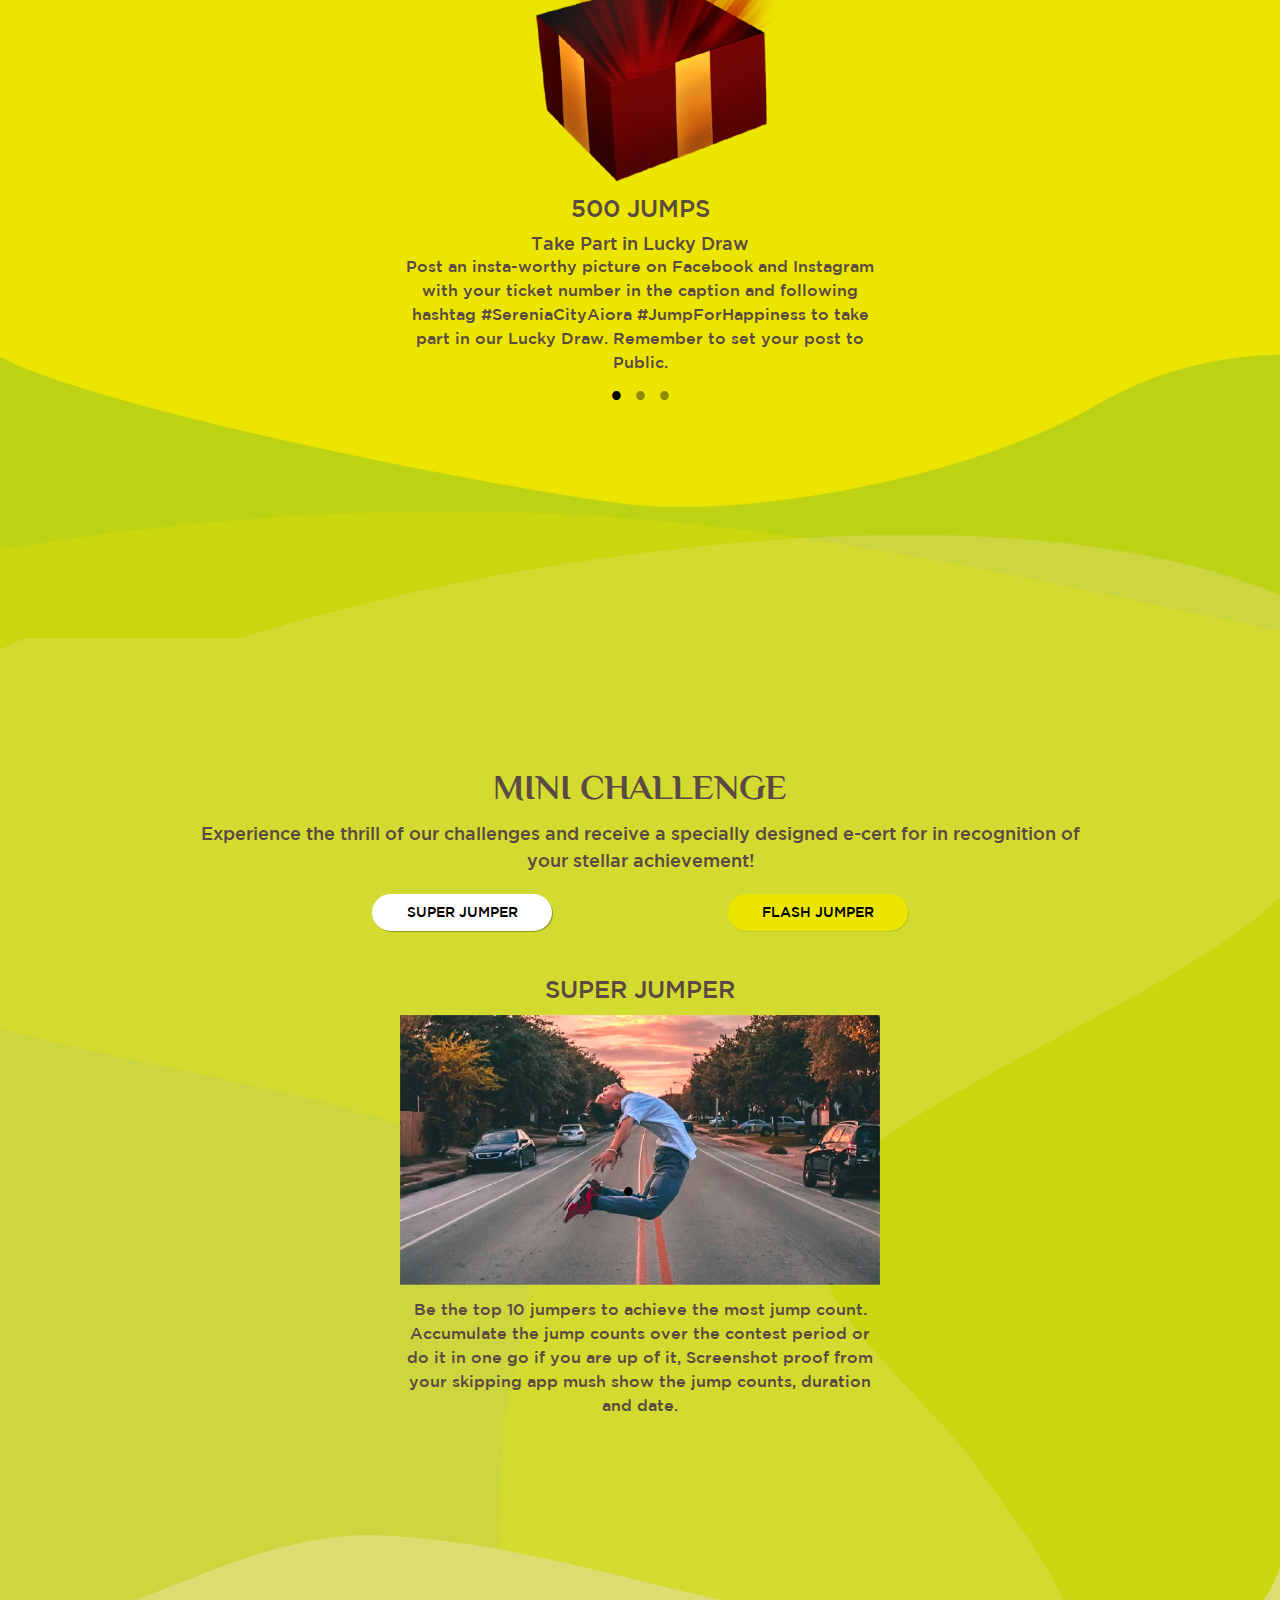
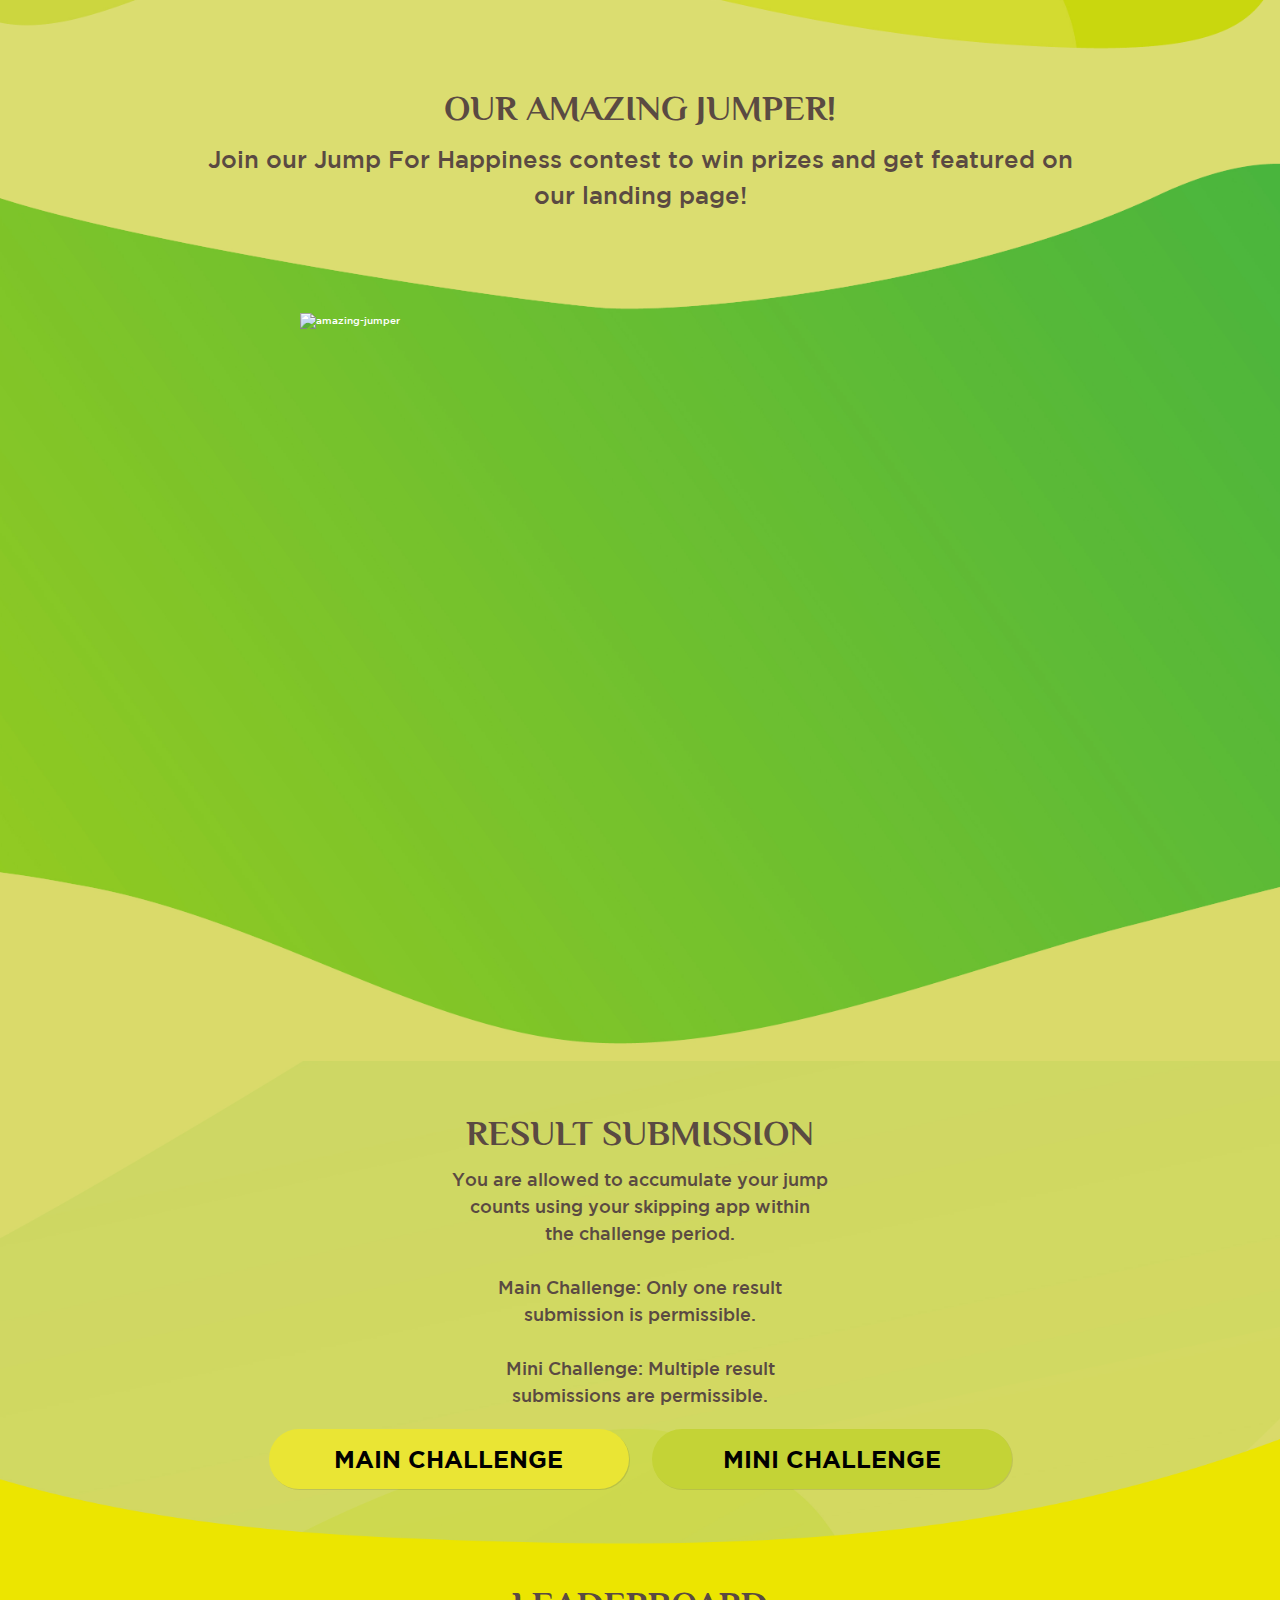
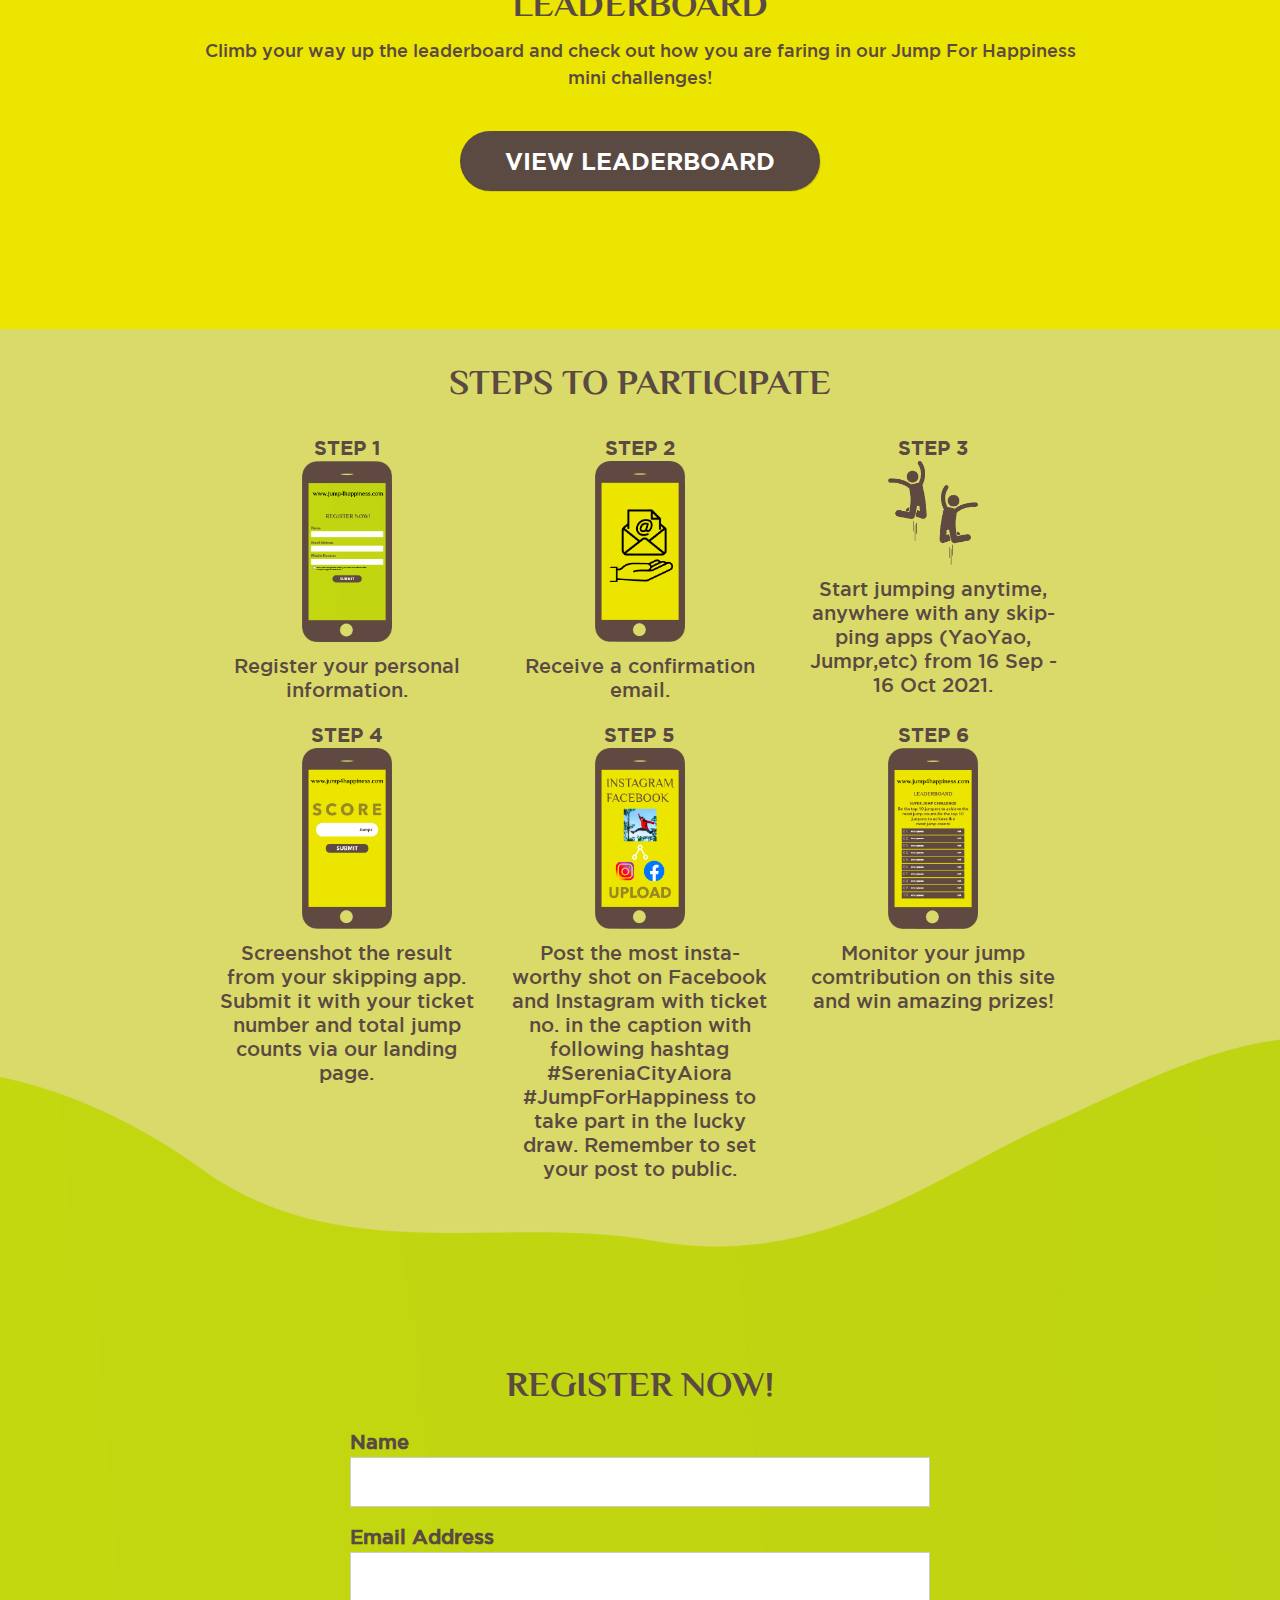
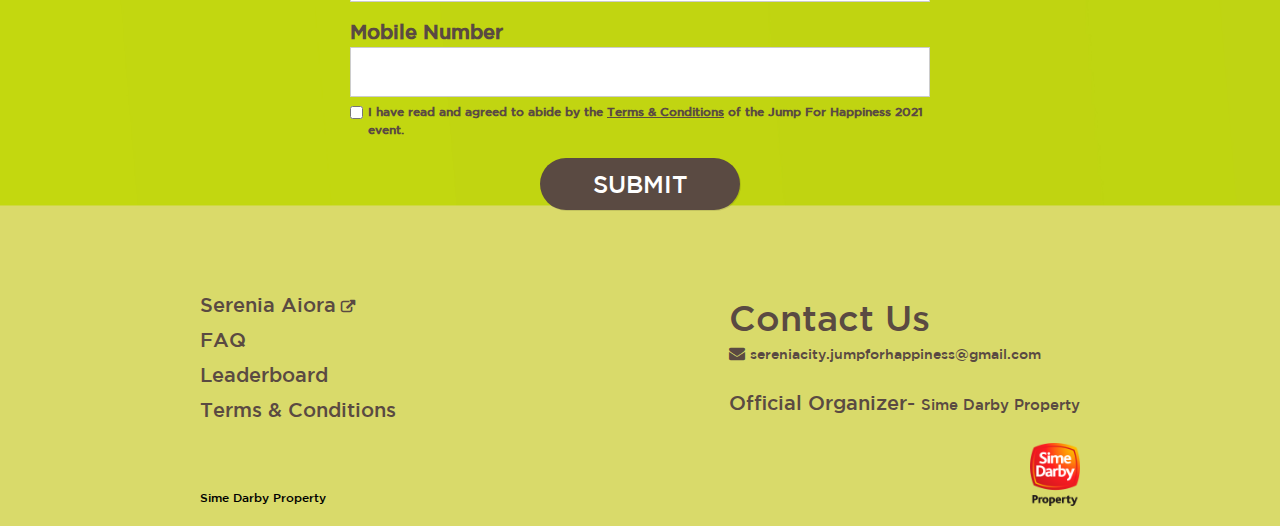
==== commit 1c0510cb: "fix html and asset links" ====
--- a/index.html
+++ b/index.html
@@ -39,7 +39,7 @@
 
     @font-face {
       font-family: "gotham-light";
-      src: url('/asset/gotham/Gotham-Light.ttf');
+      src: url('asset/gotham/Gotham-Light.ttf');
     }
 
     body {
@@ -127,18 +127,18 @@
         <div onclick="toggleMenu(false)" style="display: none;" id="toggle-menu-hide" class="toggle-menu left">
           <img src="asset/icon-arrow-purple.svg">
         </div>
-        <a class="nav-register-button" href="/#register">
+        <a class="nav-register-button" href="index.html#register">
           <div onclick="toggleMenu(false)" class="toggle-register">
             <img src="asset/icon-arrow-brown.svg">
           </div>
           REGISTER NOW
         </a>
         <div class="nav-links" style="left: -200px;">
-          <a onclick="toggleMenu(false)" href="/">HOME</a>
-          <a onclick="toggleMenu(false)" href="/#register">REGISTER</a>
-          <a onclick="toggleMenu(false)" href="/#result-submit-leaderboard">RESULT SUBMISSION</a>
-          <a onclick="toggleMenu(false)" href="/leaderboard-flash-jumper-challenge/">LEADERBOARD</a>
-          <a onclick="toggleMenu(false)" href="/faq/">FAQ</a>
+          <a onclick="toggleMenu(false)" href="">HOME</a>
+          <a onclick="toggleMenu(false)" href="index.html#register">REGISTER</a>
+          <a onclick="toggleMenu(false)" href="index.html#result-submit-leaderboard">RESULT SUBMISSION</a>
+          <a onclick="toggleMenu(false)" href="leaderboard-flash-jumper-challenge.html">LEADERBOARD</a>
+          <a onclick="toggleMenu(false)" href="faq.html">FAQ</a>
           <hr>
         </div>
       </div>
@@ -153,18 +153,18 @@
       <div onclick="toggleMenuM(false)" style="display: none;" id="toggle-menu-hide-m" class="toggle-menu left">
         <img src="asset/icon-arrow-purple.svg">
       </div>
-      <a class="nav-register-button" href="/#register">
+      <a class="nav-register-button" href="index.html#register">
         <div onclick="toggleMenuM(false)" class="toggle-register">
           <img src="asset/icon-arrow-brown.svg">
         </div>
         REGISTER NOW
       </a>
       <div class="nav-links" style="left: -200px;">
-        <a onclick="toggleMenuM(false)" href="/">HOME</a>
-        <a onclick="toggleMenuM(false)" href="/#register">REGISTER</a>
-        <a onclick="toggleMenuM(false)" href="/#result-submit-leaderboard">RESULT SUBMISSION</a>
-        <a onclick="toggleMenuM(false)" href="/leaderboard-flash-jumper-challenge/">LEADERBOARD</a>
-        <a onclick="toggleMenuM(false)" href="/faq/">FAQ</a>
+        <a onclick="toggleMenuM(false)" href="">HOME</a>
+        <a onclick="toggleMenuM(false)" href="index.html#register">REGISTER</a>
+        <a onclick="toggleMenuM(false)" href="index.html#result-submit-leaderboard">RESULT SUBMISSION</a>
+        <a onclick="toggleMenuM(false)" href="leaderboard-flash-jumper-challenge.html">LEADERBOARD</a>
+        <a onclick="toggleMenuM(false)" href="faq.html">FAQ</a>
         <hr>
       </div>
     </div>
@@ -191,7 +191,7 @@
       prizes now!
     </p>
 
-    <div class="main-register-button" onclick="location.href='/#register'">REGISTER NOW</div>
+    <div class="main-register-button" onclick="location.href='#register'">REGISTER NOW</div>
 
   </section>
   <!-- Progress -->
@@ -455,8 +455,8 @@
       submissions are permissible.
     </p>
     <div class="submit-action">
-      <button class="submit-button main" onclick="location.href='/submissions-main-challenge/'">MAIN CHALLENGE</button>
-      <button class="submit-button mini" onclick="location.href='/submissions-mini-challenge/'">MINI CHALLENGE</button>
+      <button class="submit-button main" onclick="location.href='submissions-main-challenge.html'">MAIN CHALLENGE</button>
+      <button class="submit-button mini" onclick="location.href='submissions-mini-challenge.html'">MINI CHALLENGE</button>
     </div>
 
     <div class="section-title leaderboard-title">
@@ -580,7 +580,7 @@
         <input type="tel" tabindex="3" required>
         <div class="register-tnc-container d-flex align-items-start">
           <input type="checkbox" id="tnc">
-          <label for="tnc" class="tnc-checkbox-label">I have read and agreed to abide by the <u onclick="window.open('/term-and-condition/','_blank')">Terms & Conditions</u> of the
+          <label for="tnc" class="tnc-checkbox-label">I have read and agreed to abide by the <u onclick="window.open('term-and-condition.html','_blank')">Terms & Conditions</u> of the
             Jump For Happiness 2021 event.</label>
         </div>
         <div class="register-button">
@@ -597,9 +597,9 @@
           target="_blank">
           Serenia Aiora<i class="fa fa-external-link" aria-hidden="true"></i>
         </a>
-        <a class="footer-list__item" href="/faq/">FAQ</a>
-        <a class="footer-list__item" href="/leaderboard-flash-jumper-challenge/">Leaderboard</a>
-        <a class="footer-list__item" href="/term-and-condition/">Terms & Conditions</a>
+        <a class="footer-list__item" href="faq.html">FAQ</a>
+        <a class="footer-list__item" href="leaderboard-flash-jumper-challenge.html">Leaderboard</a>
+        <a class="footer-list__item" href="term-and-condition.html">Terms & Conditions</a>
       </div>
       <hr class="hidden-lg hidden-md">
       <div>
--- a/main-register.css
+++ b/main-register.css
@@ -126,6 +126,7 @@
     background-position: top center;
     background-image: url(asset/main-register-bg-desktop.jpg);
     margin: auto;
+    padding-top: 50px;
   }
 
   .register-form-wrapper {
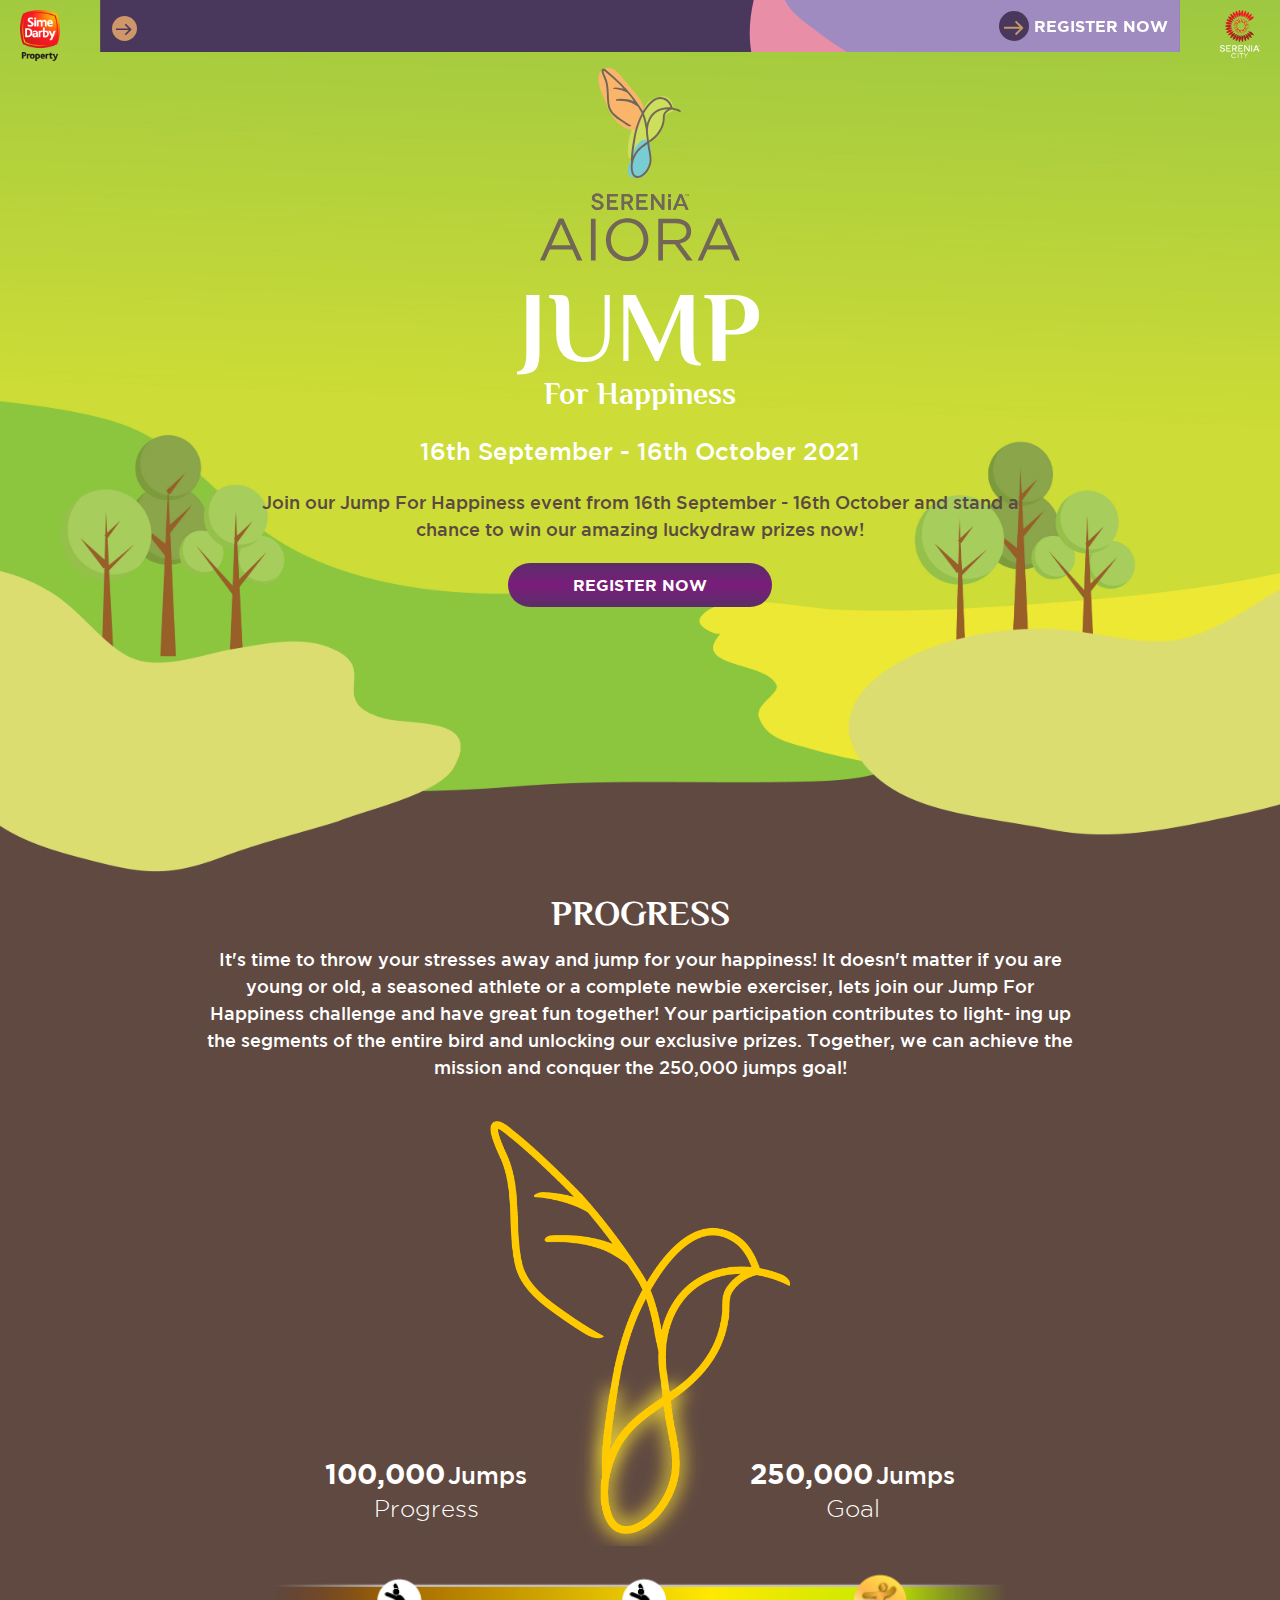
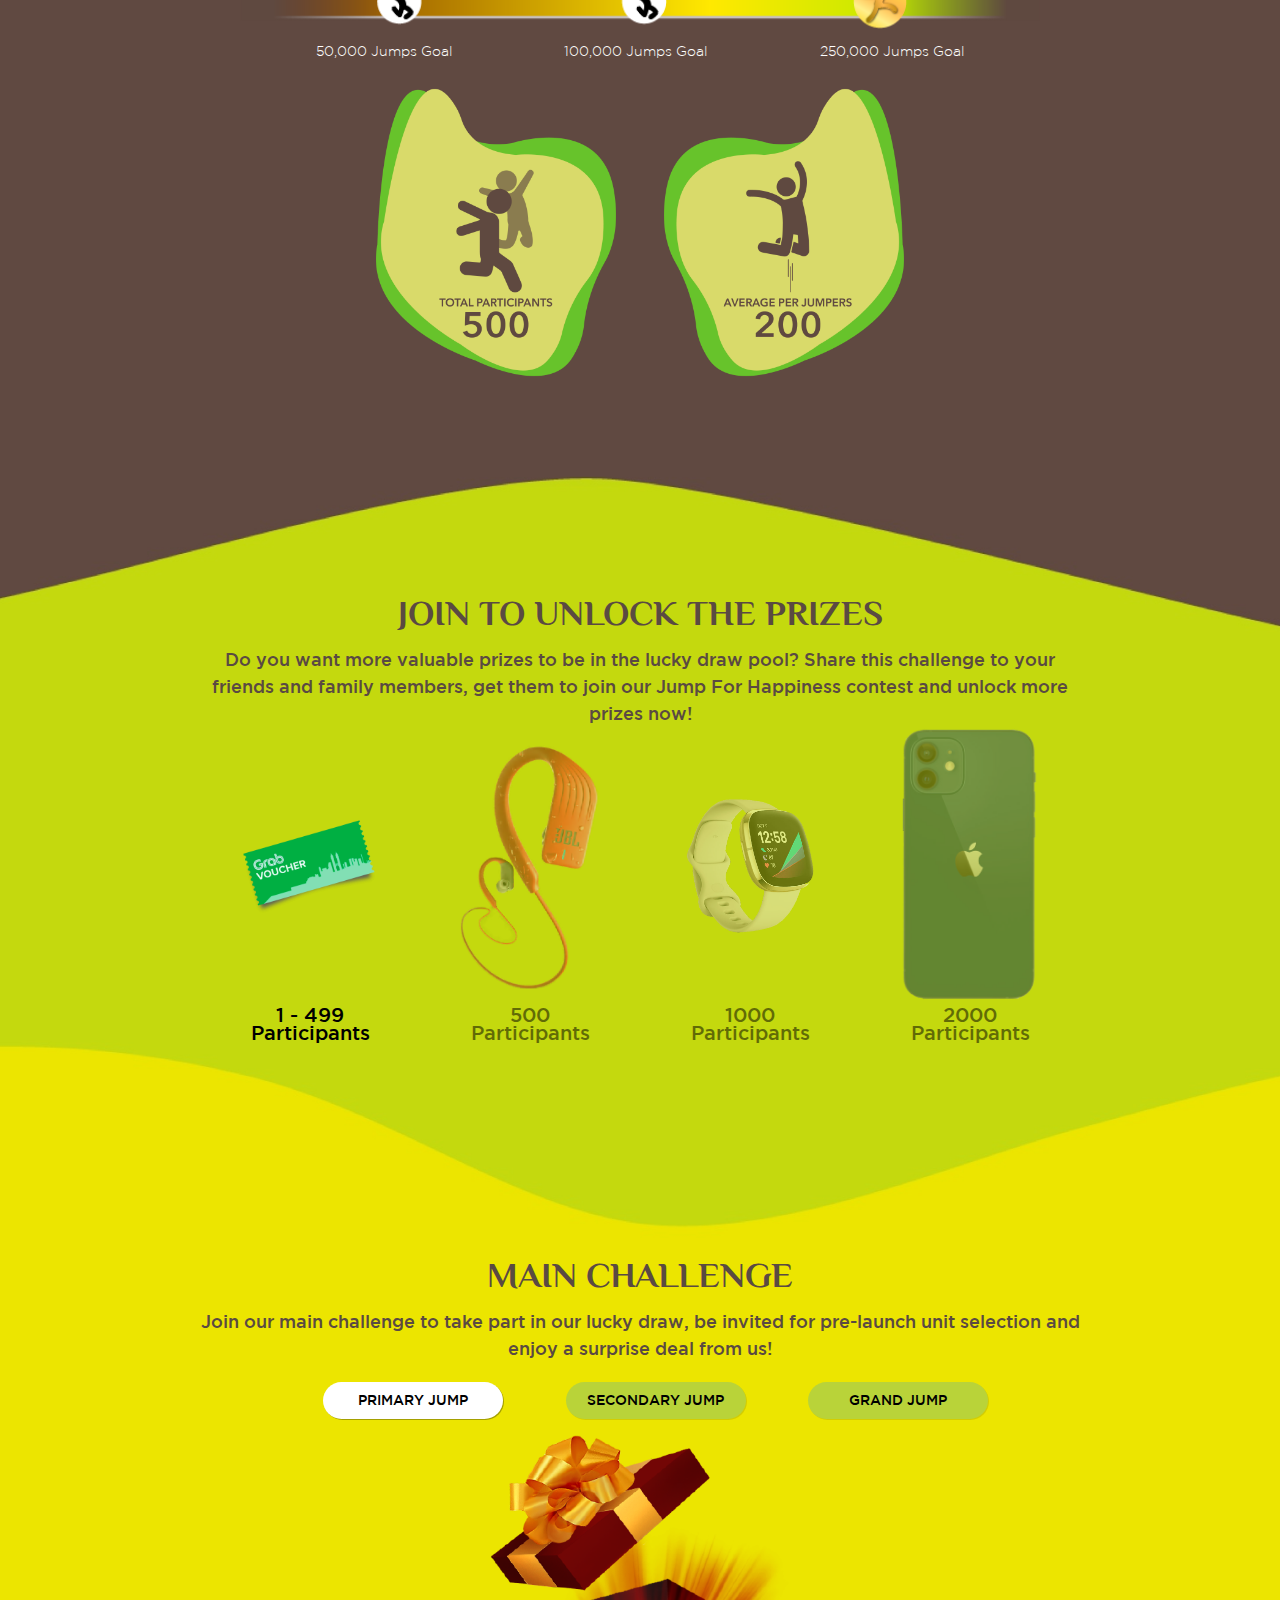
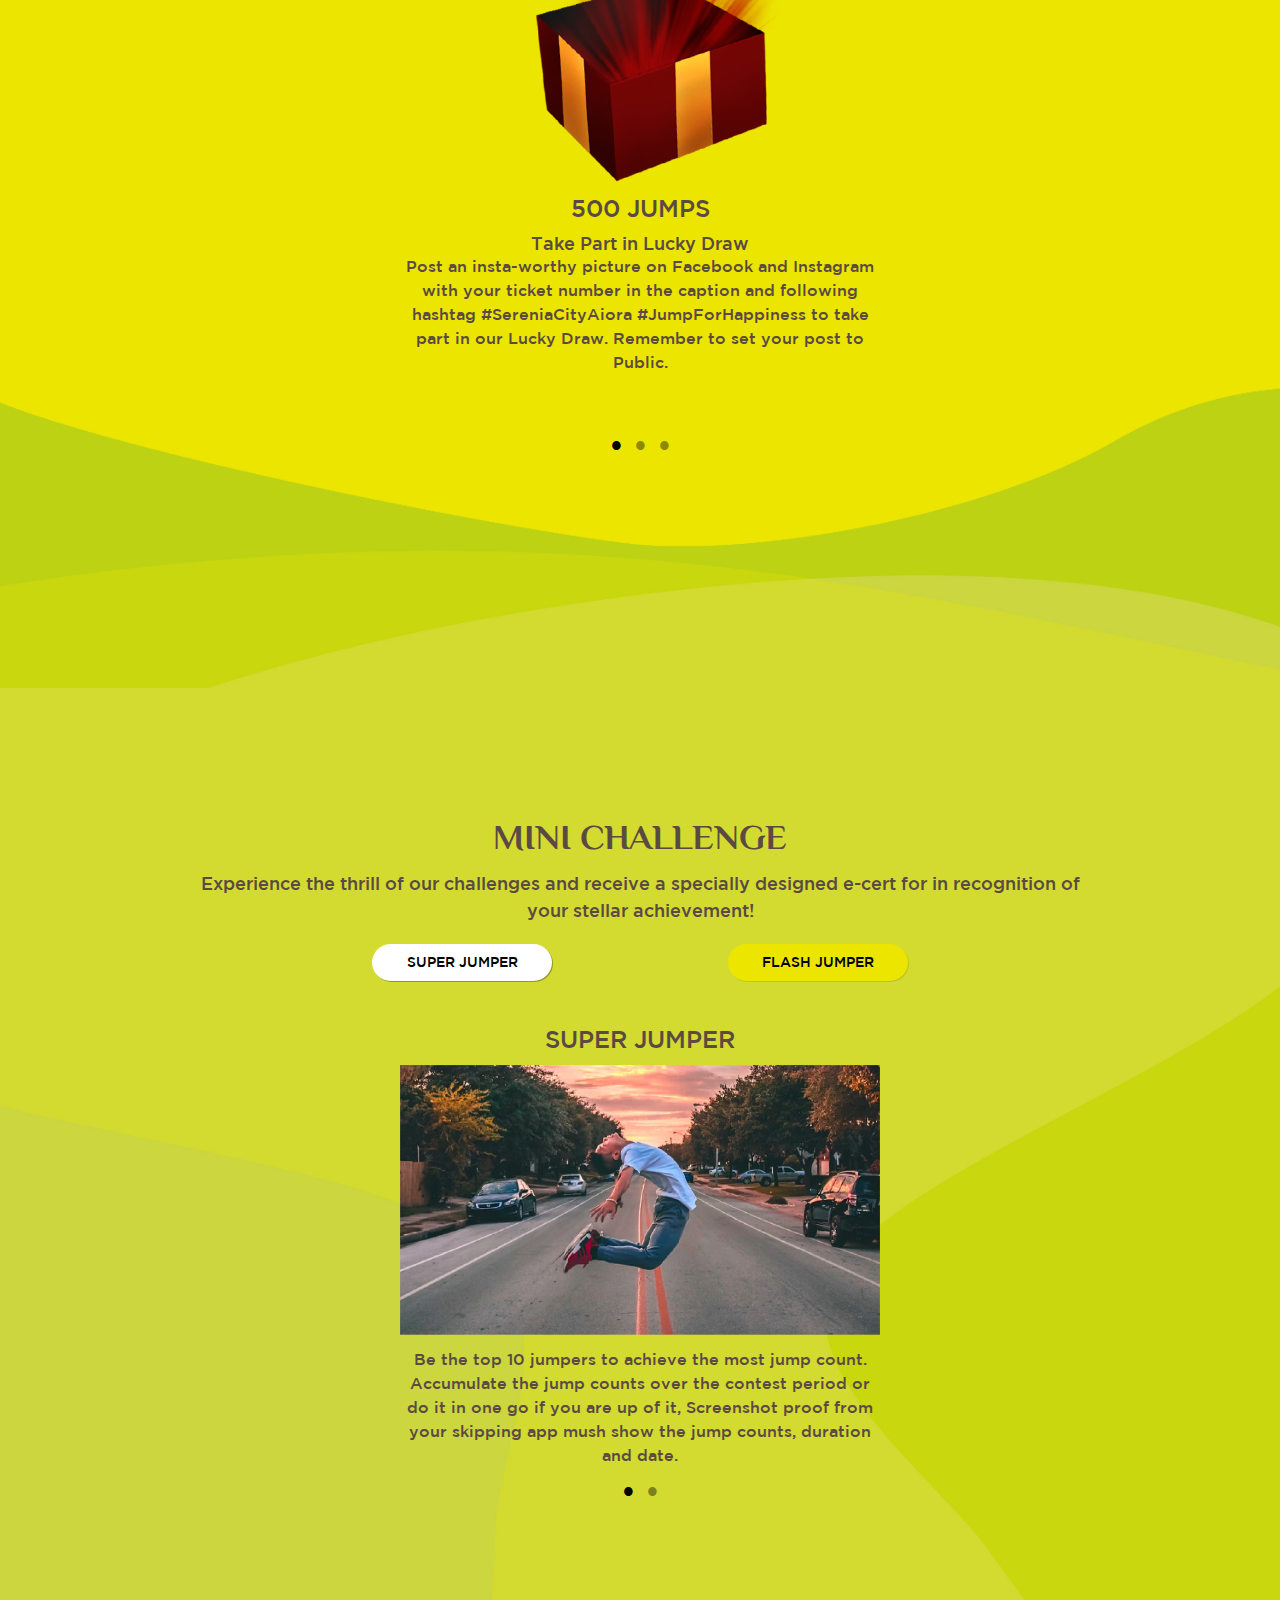
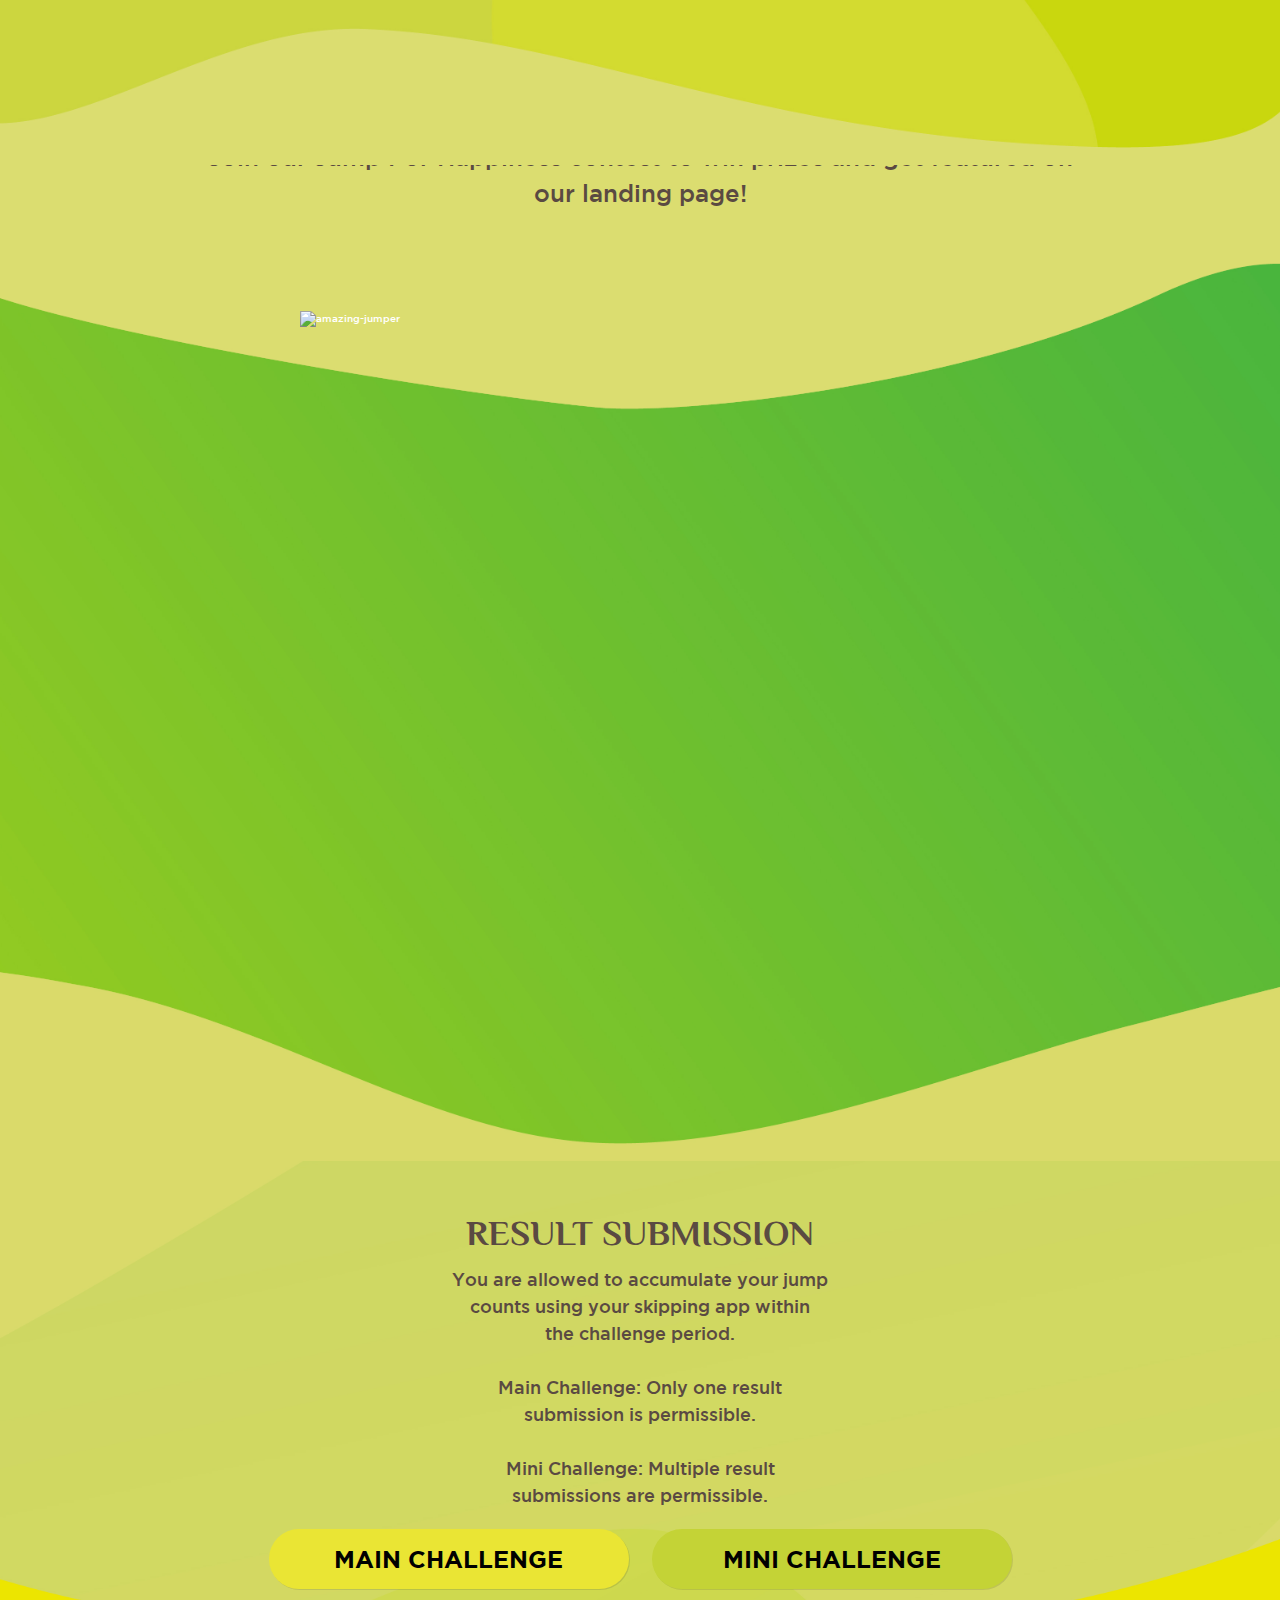
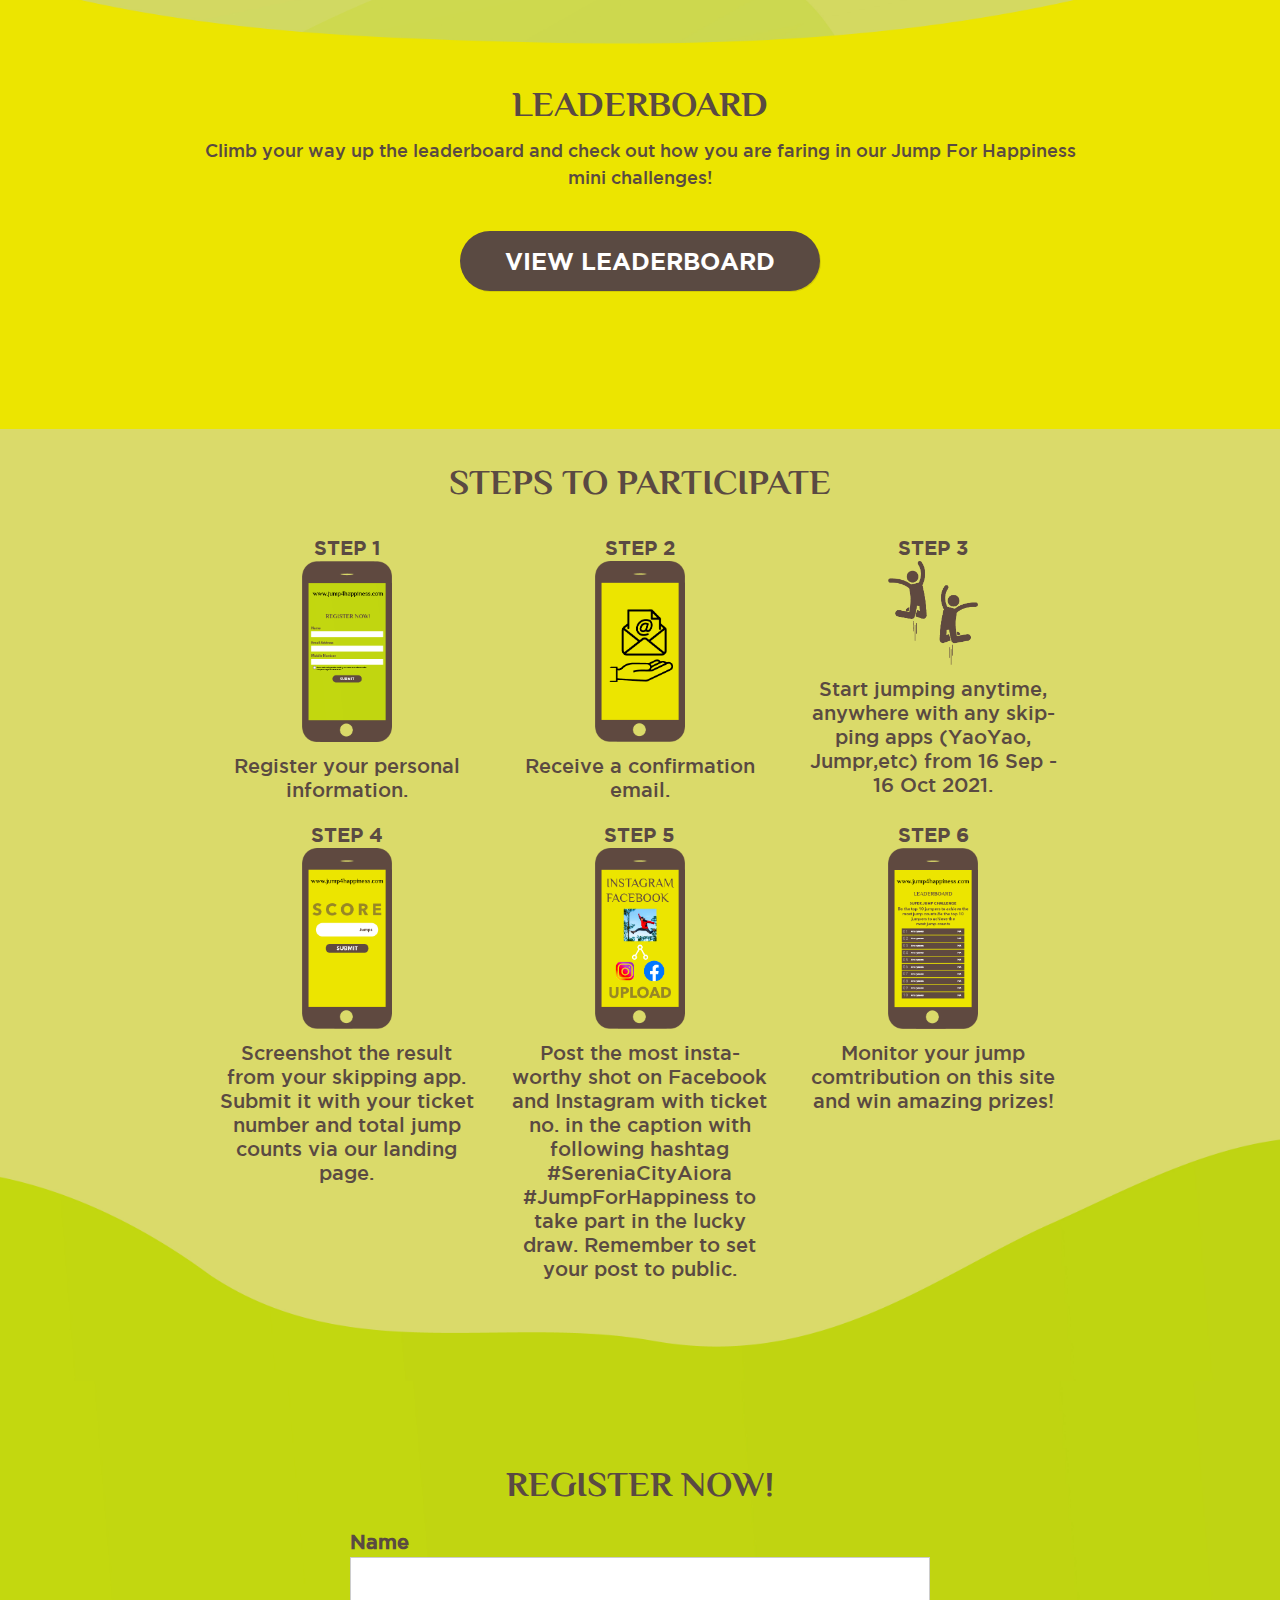
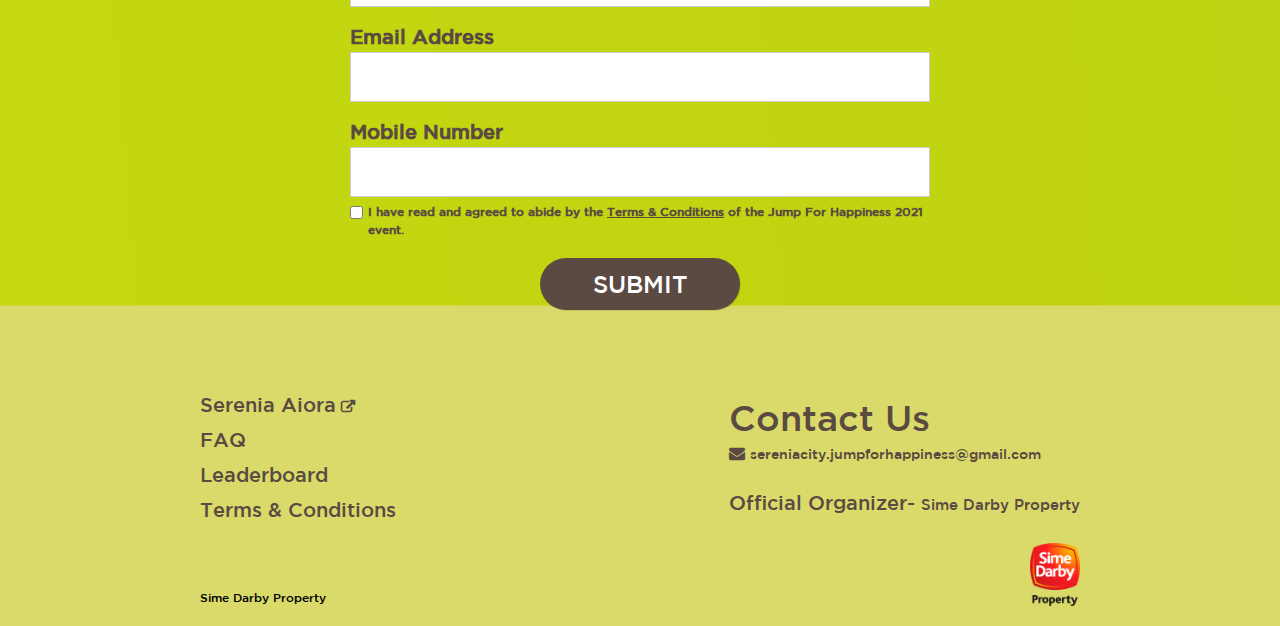
==== commit f68b0b17: "fix tab challenge" ====
--- a/index.html
+++ b/index.html
@@ -134,7 +134,7 @@
           REGISTER NOW
         </a>
         <div class="nav-links" style="left: -200px;">
-          <a onclick="toggleMenu(false)" href="">HOME</a>
+          <a onclick="toggleMenu(false)" href="index.html">HOME</a>
           <a onclick="toggleMenu(false)" href="index.html#register">REGISTER</a>
           <a onclick="toggleMenu(false)" href="index.html#result-submit-leaderboard">RESULT SUBMISSION</a>
           <a onclick="toggleMenu(false)" href="leaderboard-flash-jumper-challenge.html">LEADERBOARD</a>
@@ -160,7 +160,7 @@
         REGISTER NOW
       </a>
       <div class="nav-links" style="left: -200px;">
-        <a onclick="toggleMenuM(false)" href="">HOME</a>
+        <a onclick="toggleMenuM(false)" href="index.html">HOME</a>
         <a onclick="toggleMenuM(false)" href="index.html#register">REGISTER</a>
         <a onclick="toggleMenuM(false)" href="index.html#result-submit-leaderboard">RESULT SUBMISSION</a>
         <a onclick="toggleMenuM(false)" href="leaderboard-flash-jumper-challenge.html">LEADERBOARD</a>
--- a/challenge.css
+++ b/challenge.css
@@ -300,7 +300,7 @@
   }
 
   .jump-detail {
-    min-height: 650px;
+    min-height: 700px;
   }
 
   .jump-detail-img {
@@ -331,10 +331,7 @@
 
   .slider-controls {
     bottom: 0;
-    top: 750px;
-  }
-  .mini-challenge-section .slider-controls {
-    top: 550px;
+    top: 800px;
   }
 }
 
--- a/amazing-jumper.css
+++ b/amazing-jumper.css
@@ -69,7 +69,7 @@
   }
 
   .amazing-jumper-container {
-    margin-top: -10vw;
+    margin-top: -18vw;
   }
 
   .amazing-jumper-title {
--- a/result-submission-leaderboard.css
+++ b/result-submission-leaderboard.css
@@ -107,7 +107,7 @@
   }
 }
 
-@media (min-width: 768px) {
+@media (min-width: 769px) {
   .result-submit-leaderboard-section {
     margin-top: -2px;
     background-position: center center;
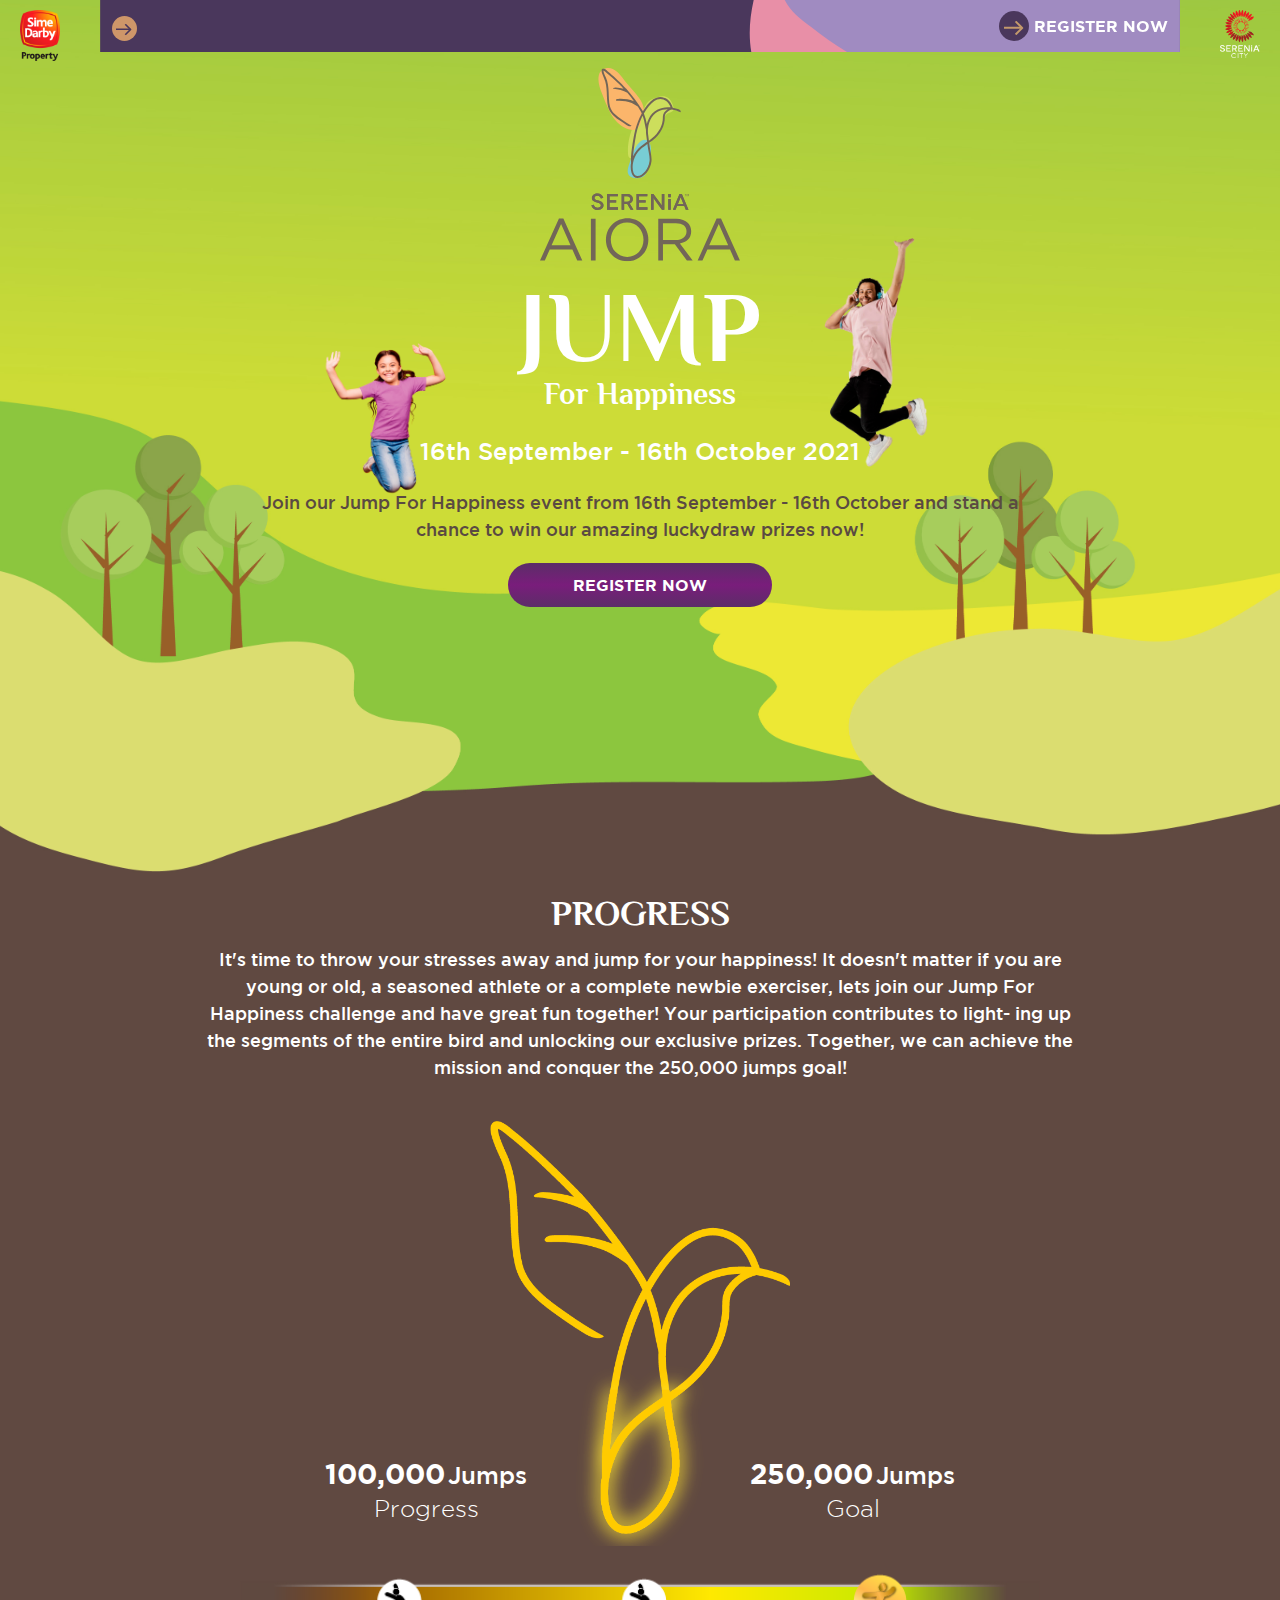
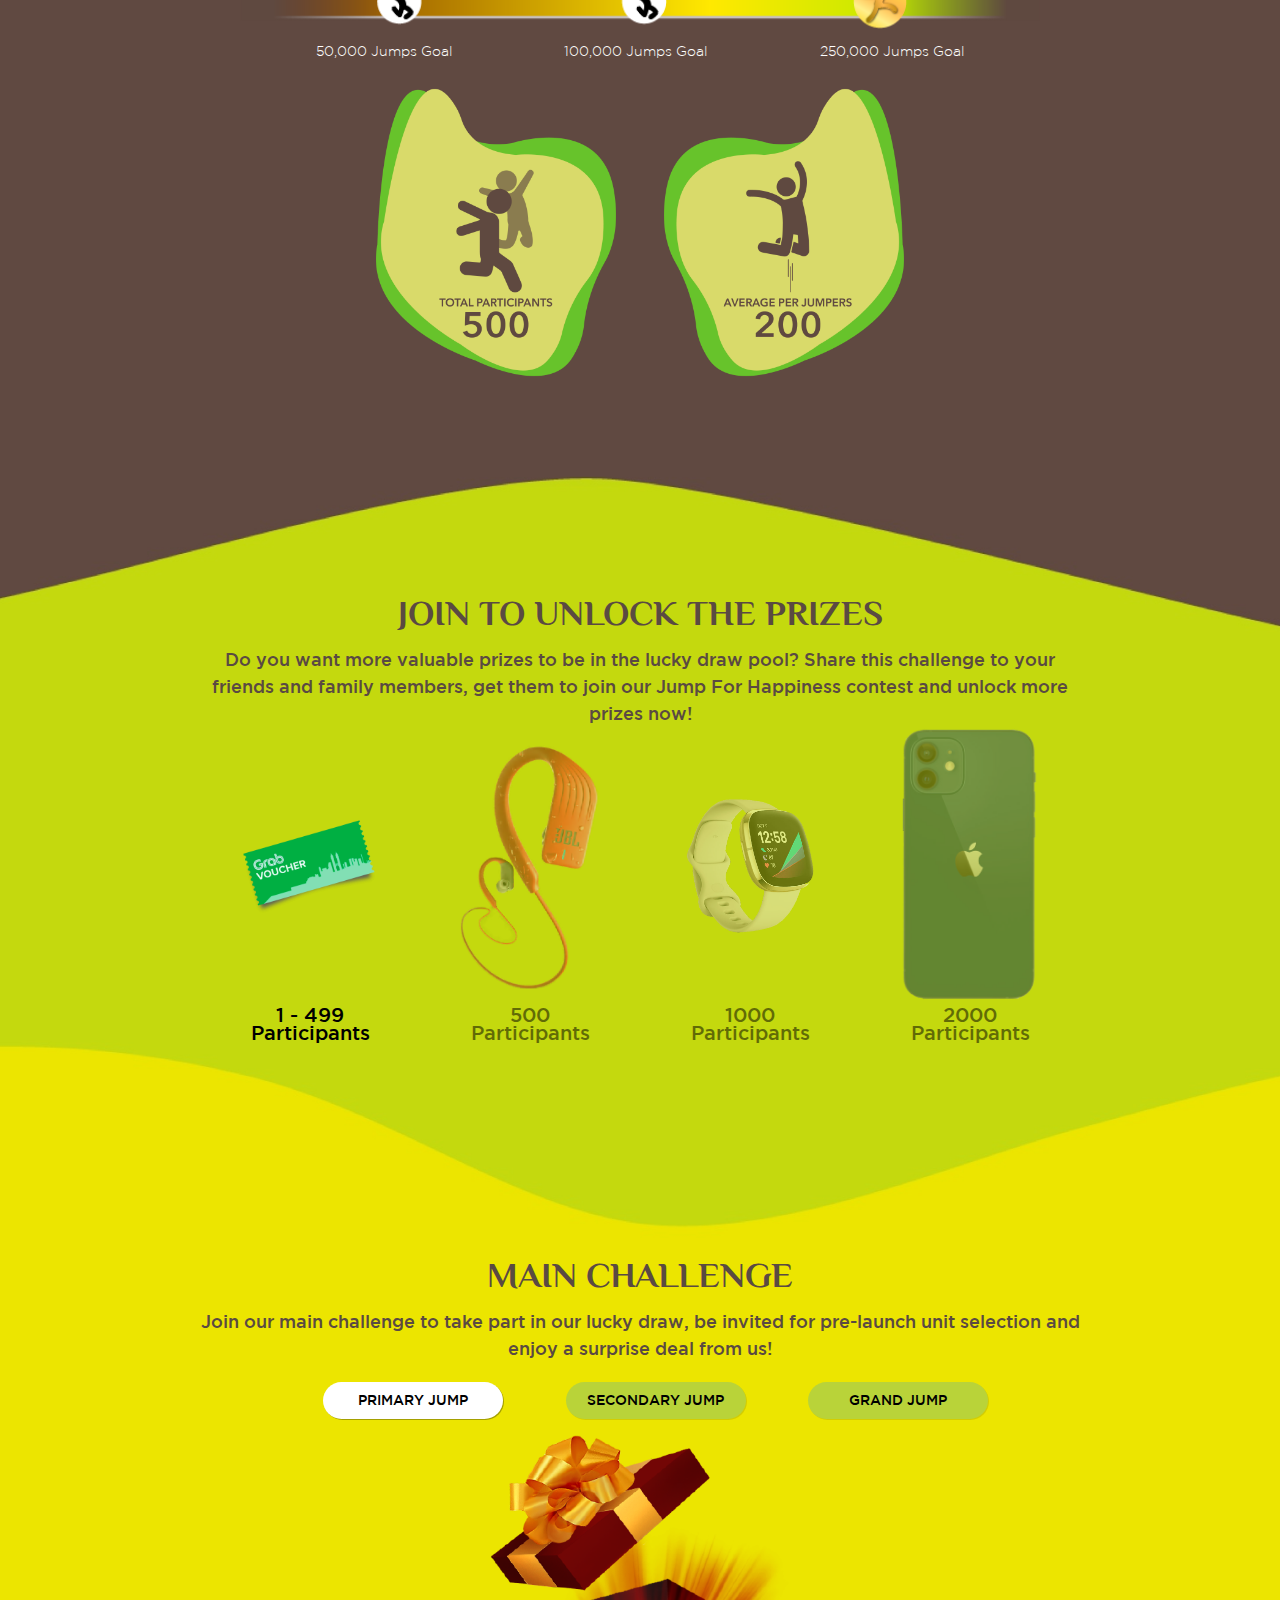
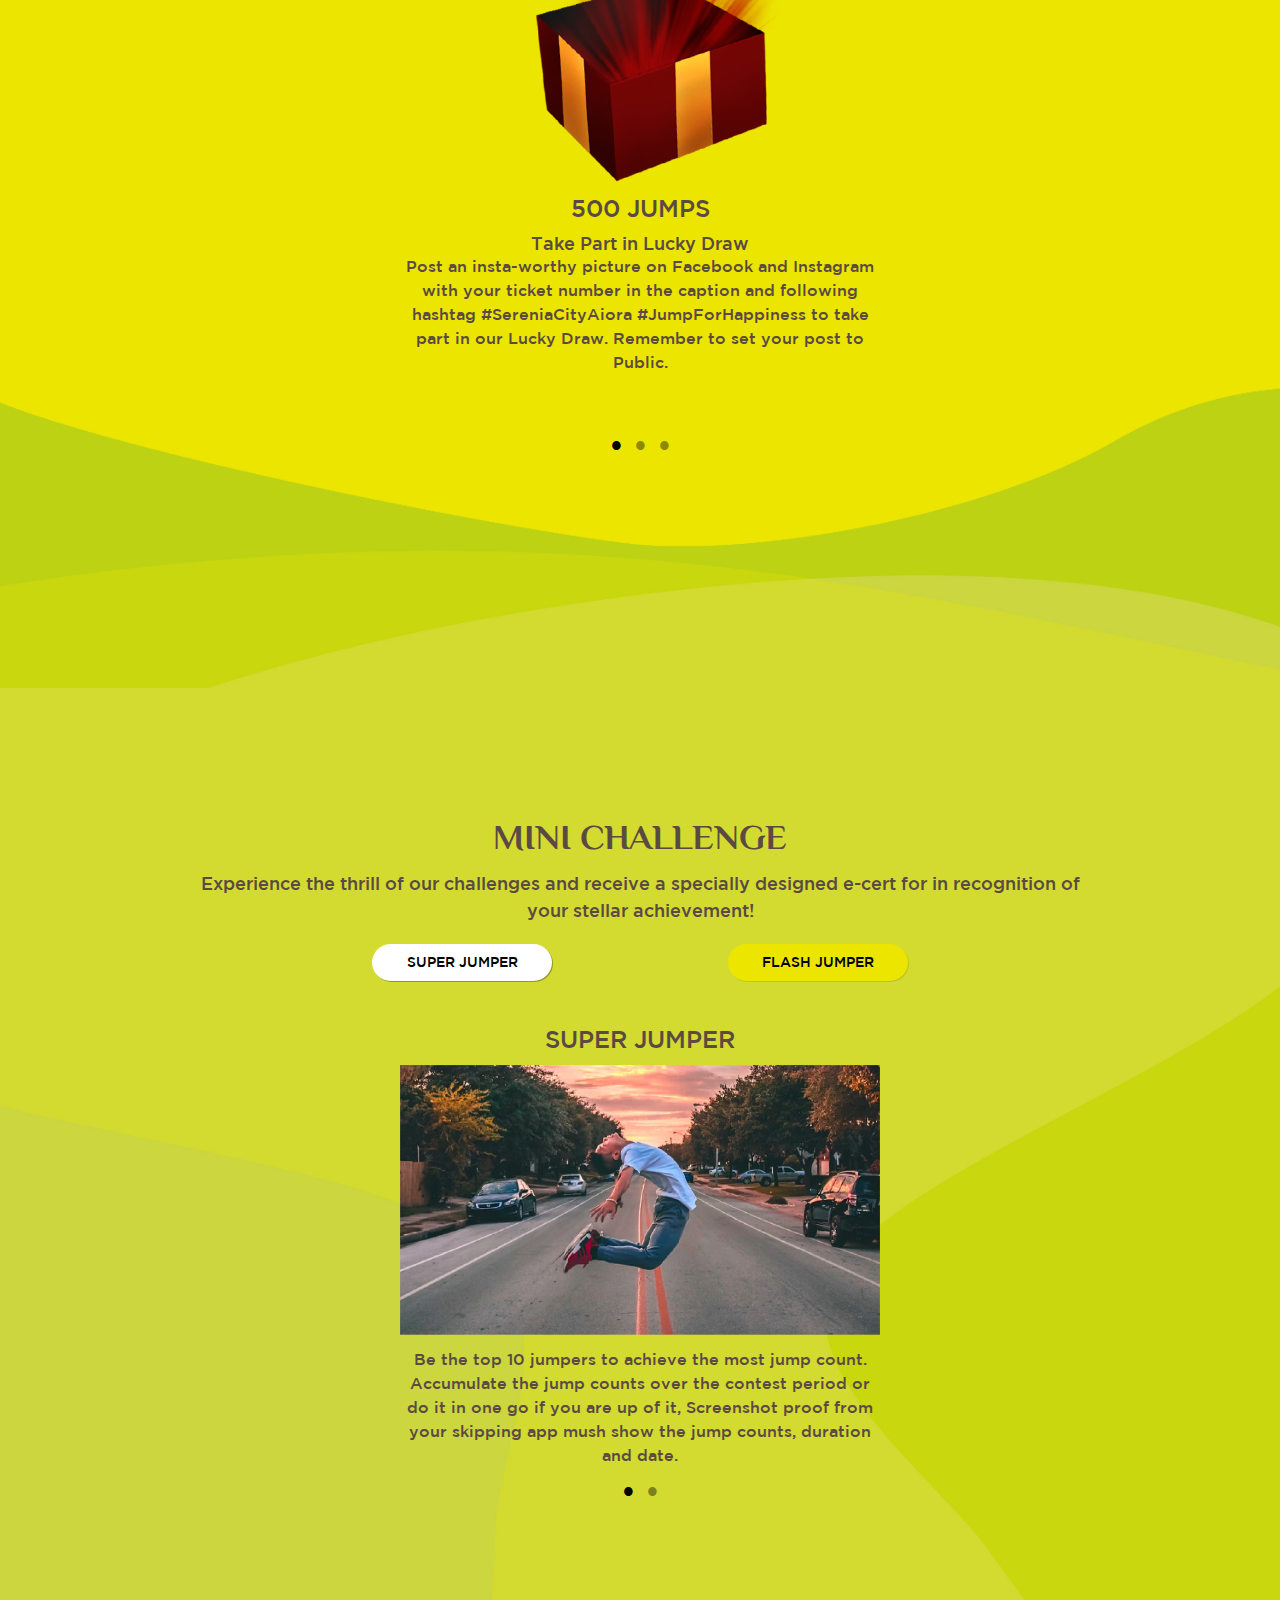
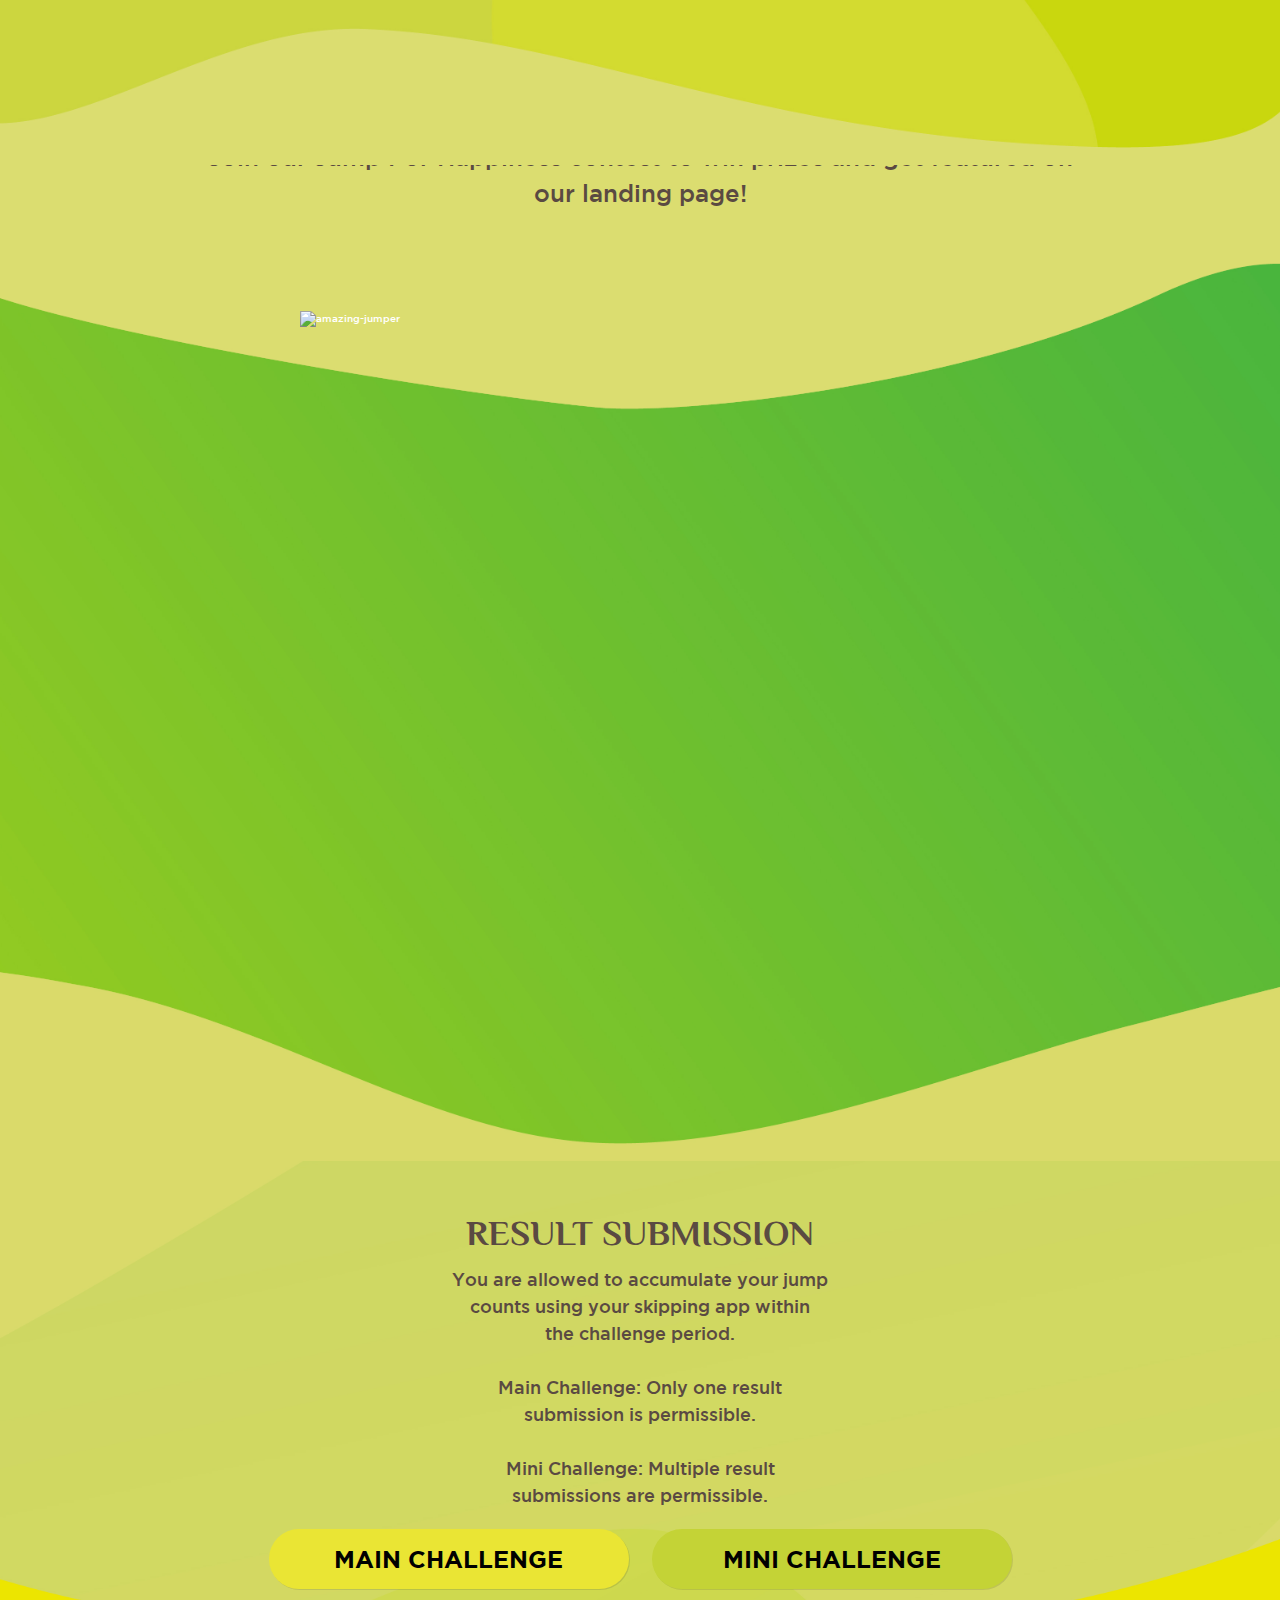
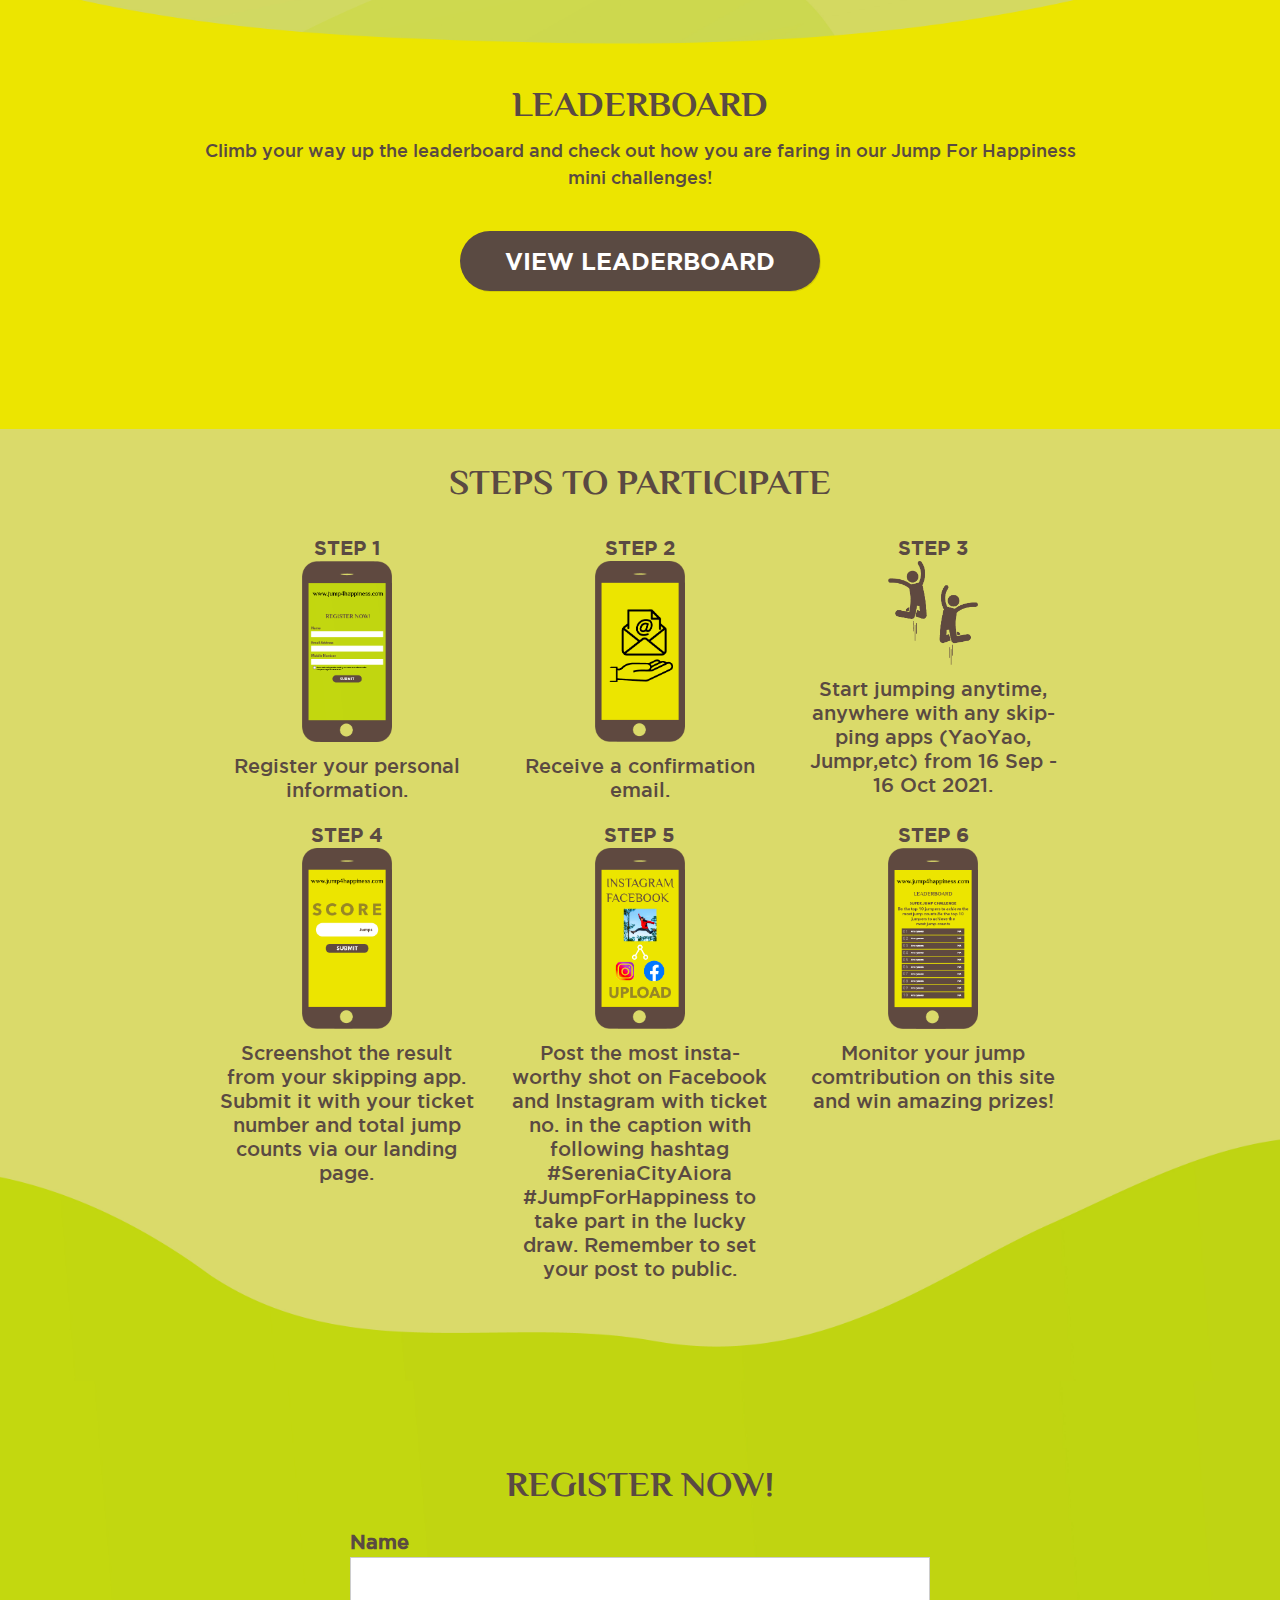
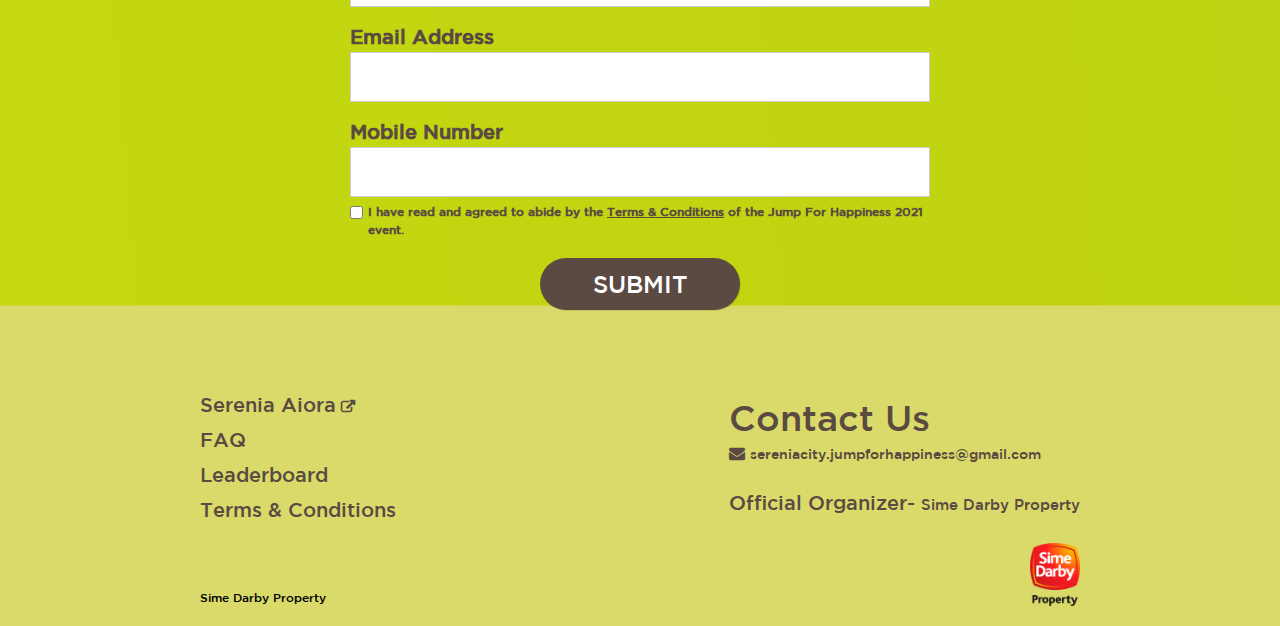
==== commit c222f901: "add jumping icon to main banner" ====
--- a/index.html
+++ b/index.html
@@ -176,12 +176,15 @@
     </div>
     <div class="main-banner-large-title">
       JUMP
+      <img class="banner-jumping-1" src="asset/jumping-01.png" alt="main-jumping-1">
+      <img class="banner-jumping-2" src="asset/jumping-02.png" alt="main-jumping-2">
     </div>
     <div class="main-banner-title">
       For Happiness
     </div>
     <div class="main-banner-date">
-      16th September - 16th October 2021
+      16th September -<br>
+      16th October 2021
     </div>
     <p class="main-banner-desc">
       Join our Jump For Happiness<br>
--- a/main.css
+++ b/main.css
@@ -4,6 +4,7 @@
   background-size: cover;
   min-height: 800px;
   background-image: url(asset/main-banner-bg.png);
+  text-align:center;
 }
 
 .main-logo {
@@ -23,7 +24,23 @@
   font-size: 120px;
   line-height: 90px;
   font-weight: bold;
-  margin-top: 20px;
+  margin: 20px auto 0;
+  position: relative;
+  display: inline-block;
+}
+
+.banner-jumping-1 {
+  position: absolute;
+  width: 100px;
+  right: -55px;
+  top: 22px;
+}
+
+.banner-jumping-2 {
+  position: absolute;
+  width: 100px;
+  left: -60px;
+  top: 110px;
 }
 
 .main-banner-title {
@@ -52,6 +69,11 @@
   color: #5A4A42;
   font-size: 18px;
 }
+
+.main-banner-desc-container {
+  position: relative;
+}
+
 
 .main-register-button {
   font-family: "gotham-bold", serif;
@@ -91,6 +113,18 @@
   .main-banner-large-title {
     font-size: 100px;
   }
+
+  .banner-jumping-1 {
+    width: 130px;
+    right: -180px;
+    top: -50px;
+  }
+  
+  .banner-jumping-2 {
+    width: 140px;
+    left: -160px;
+    top: 110px;
+  }
 }
 
 @media (min-width: 769px) {
@@ -101,6 +135,11 @@
     width: 80%;
     max-width: 800px;
     margin: 20px auto;
+  }
+  
+  .banner-jumping-2 {
+    left: -200px;
+    top: 40px;
   }
 }
 
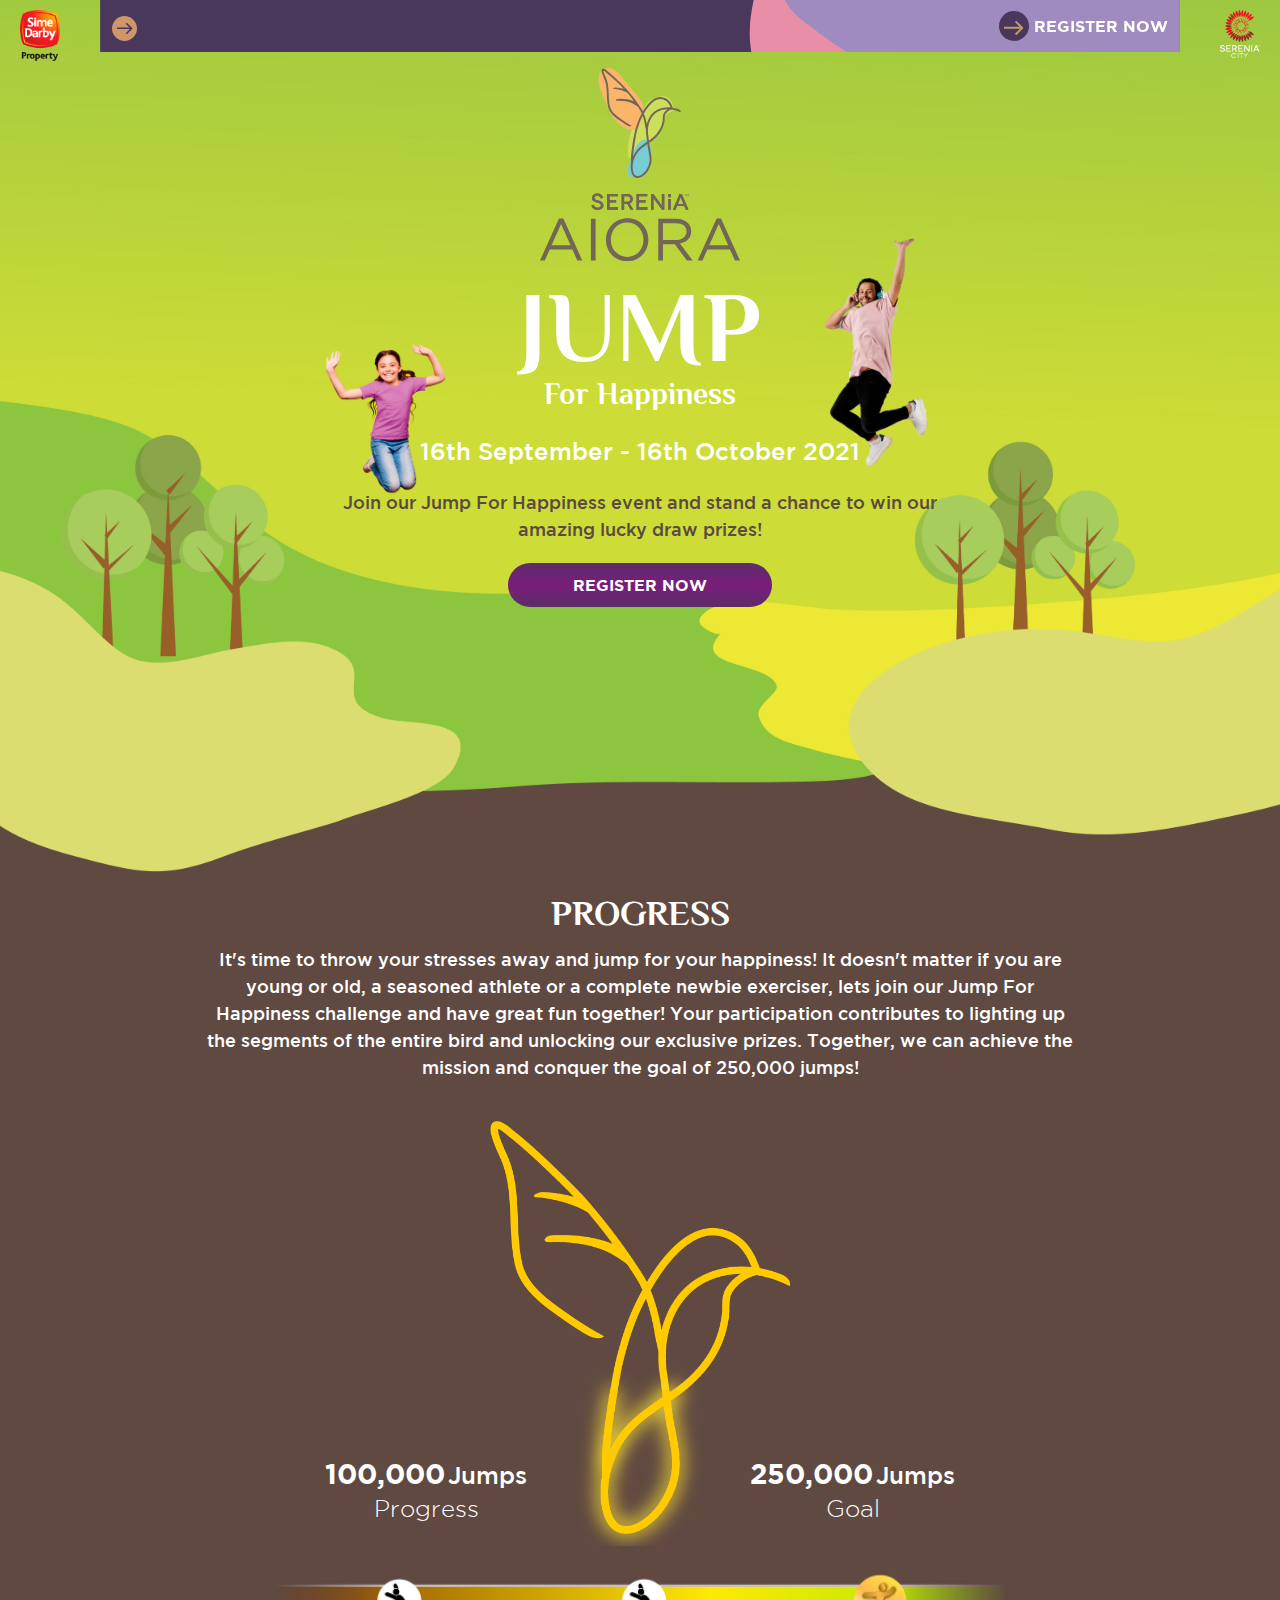
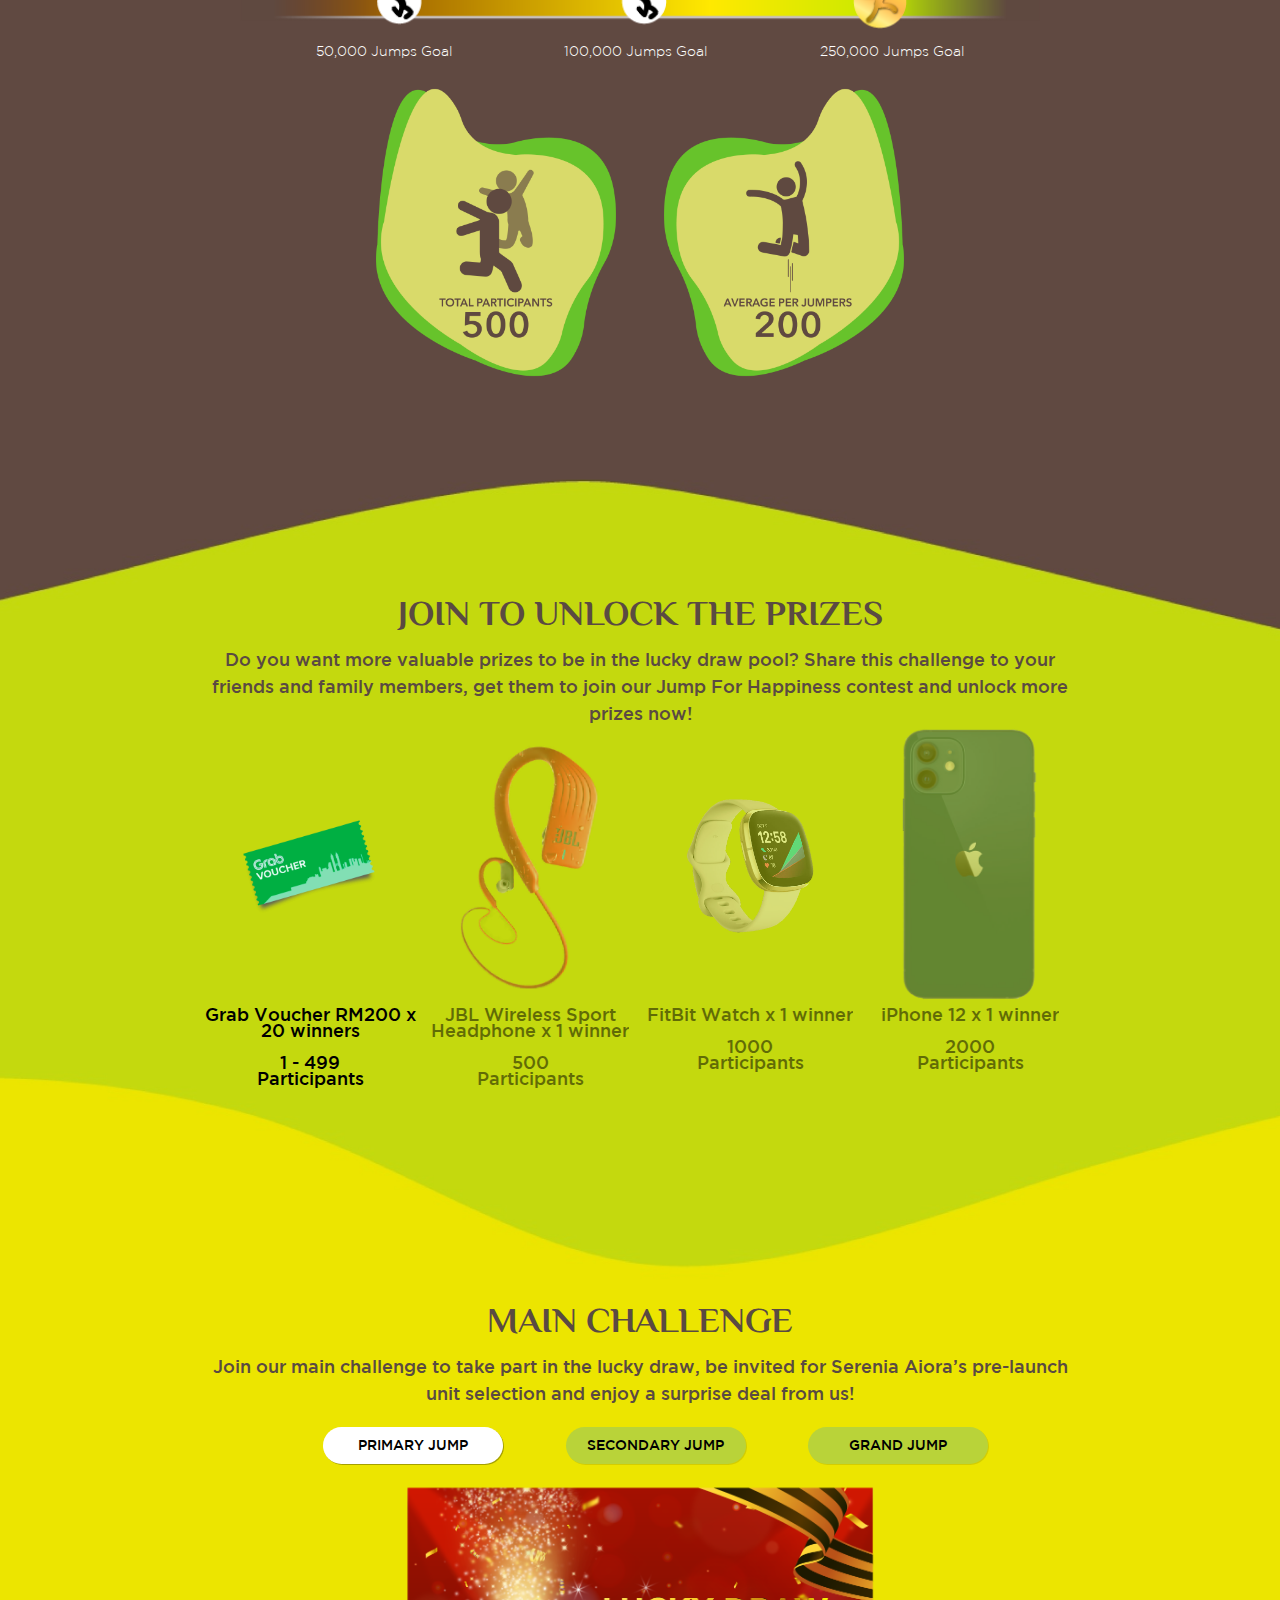
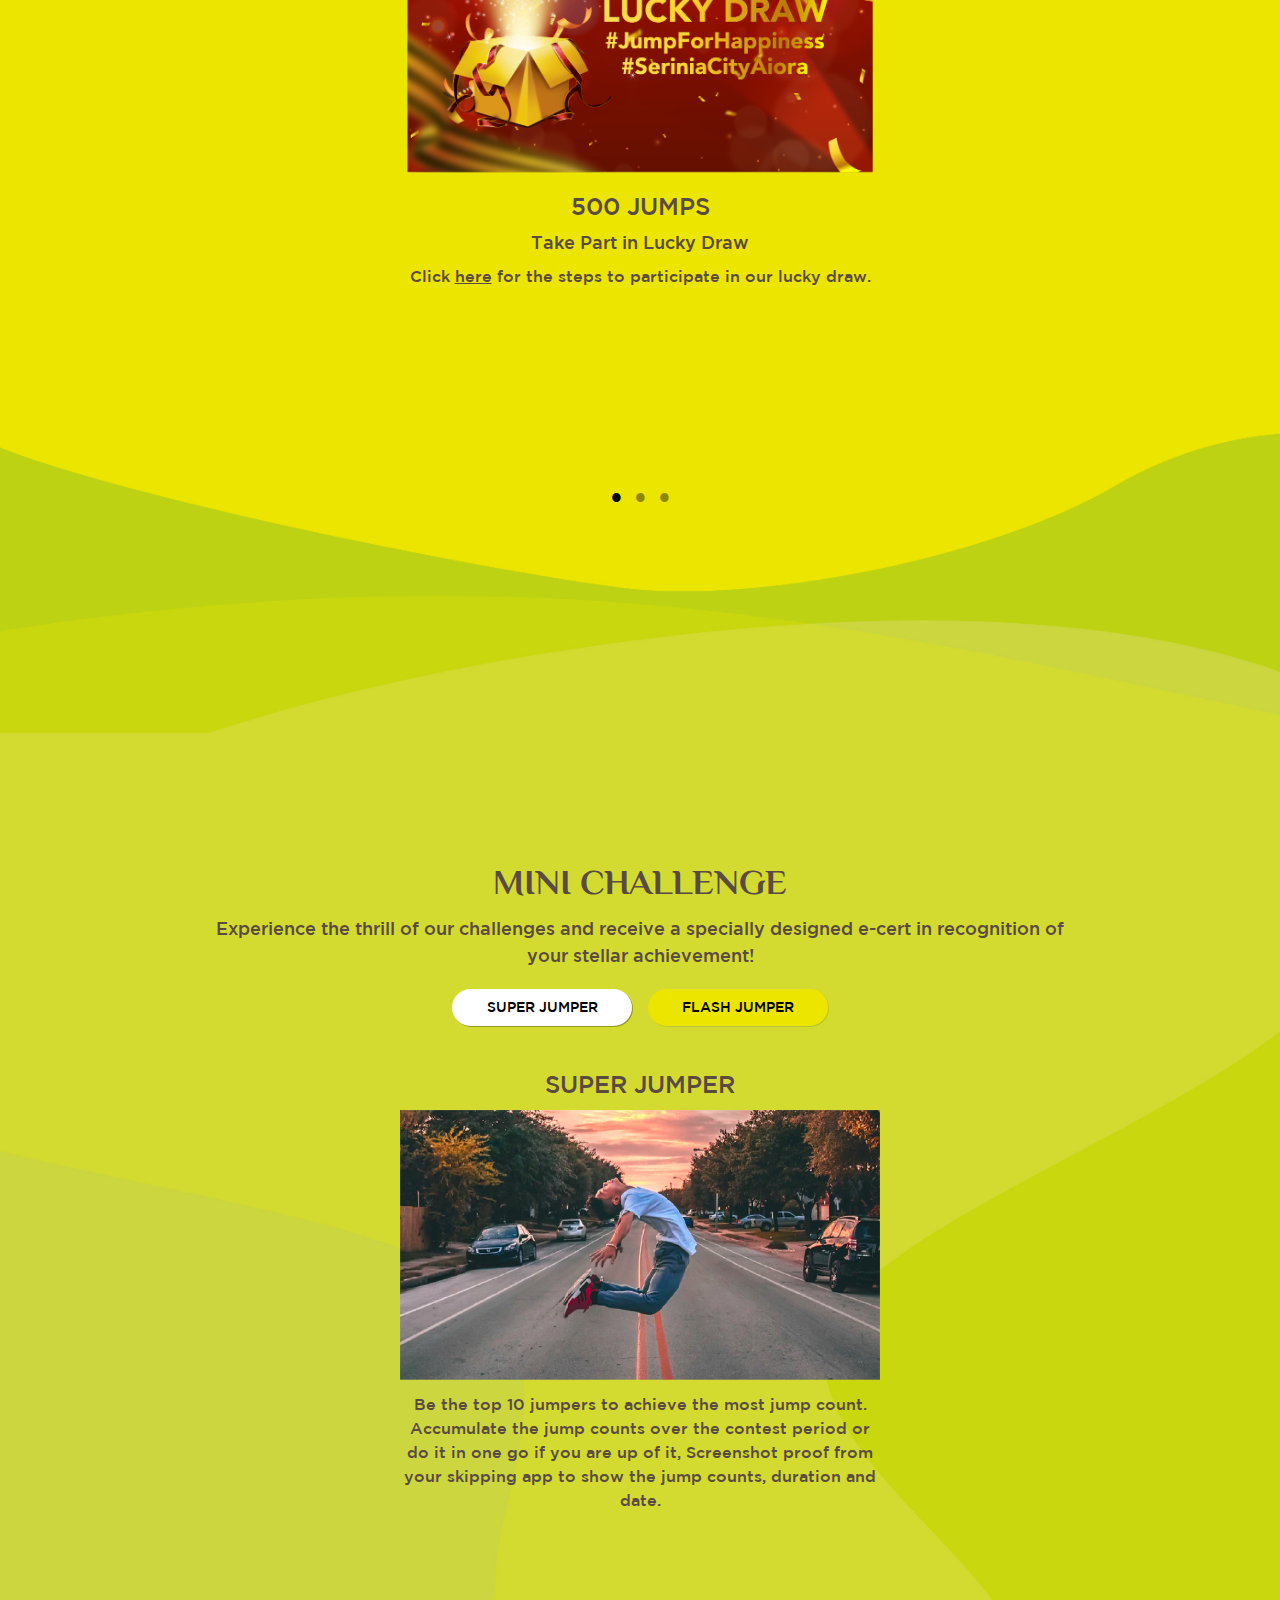
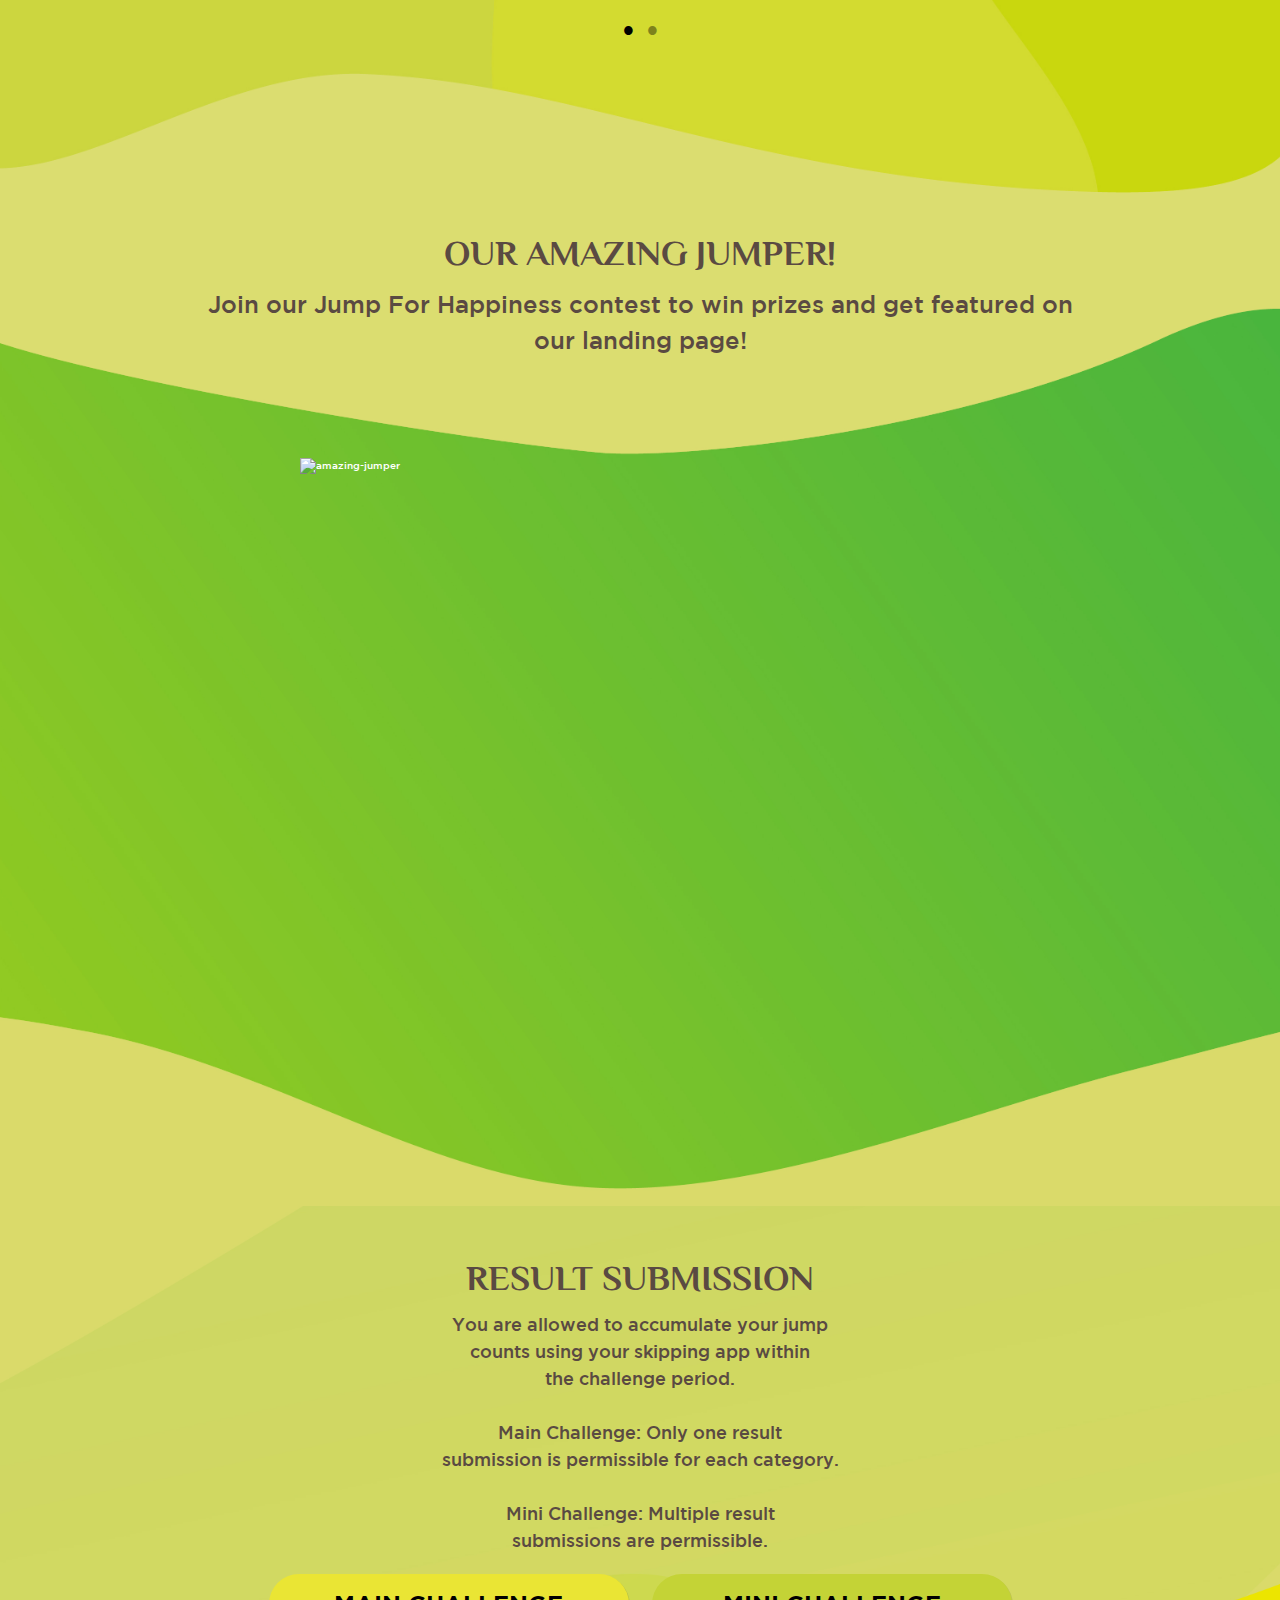
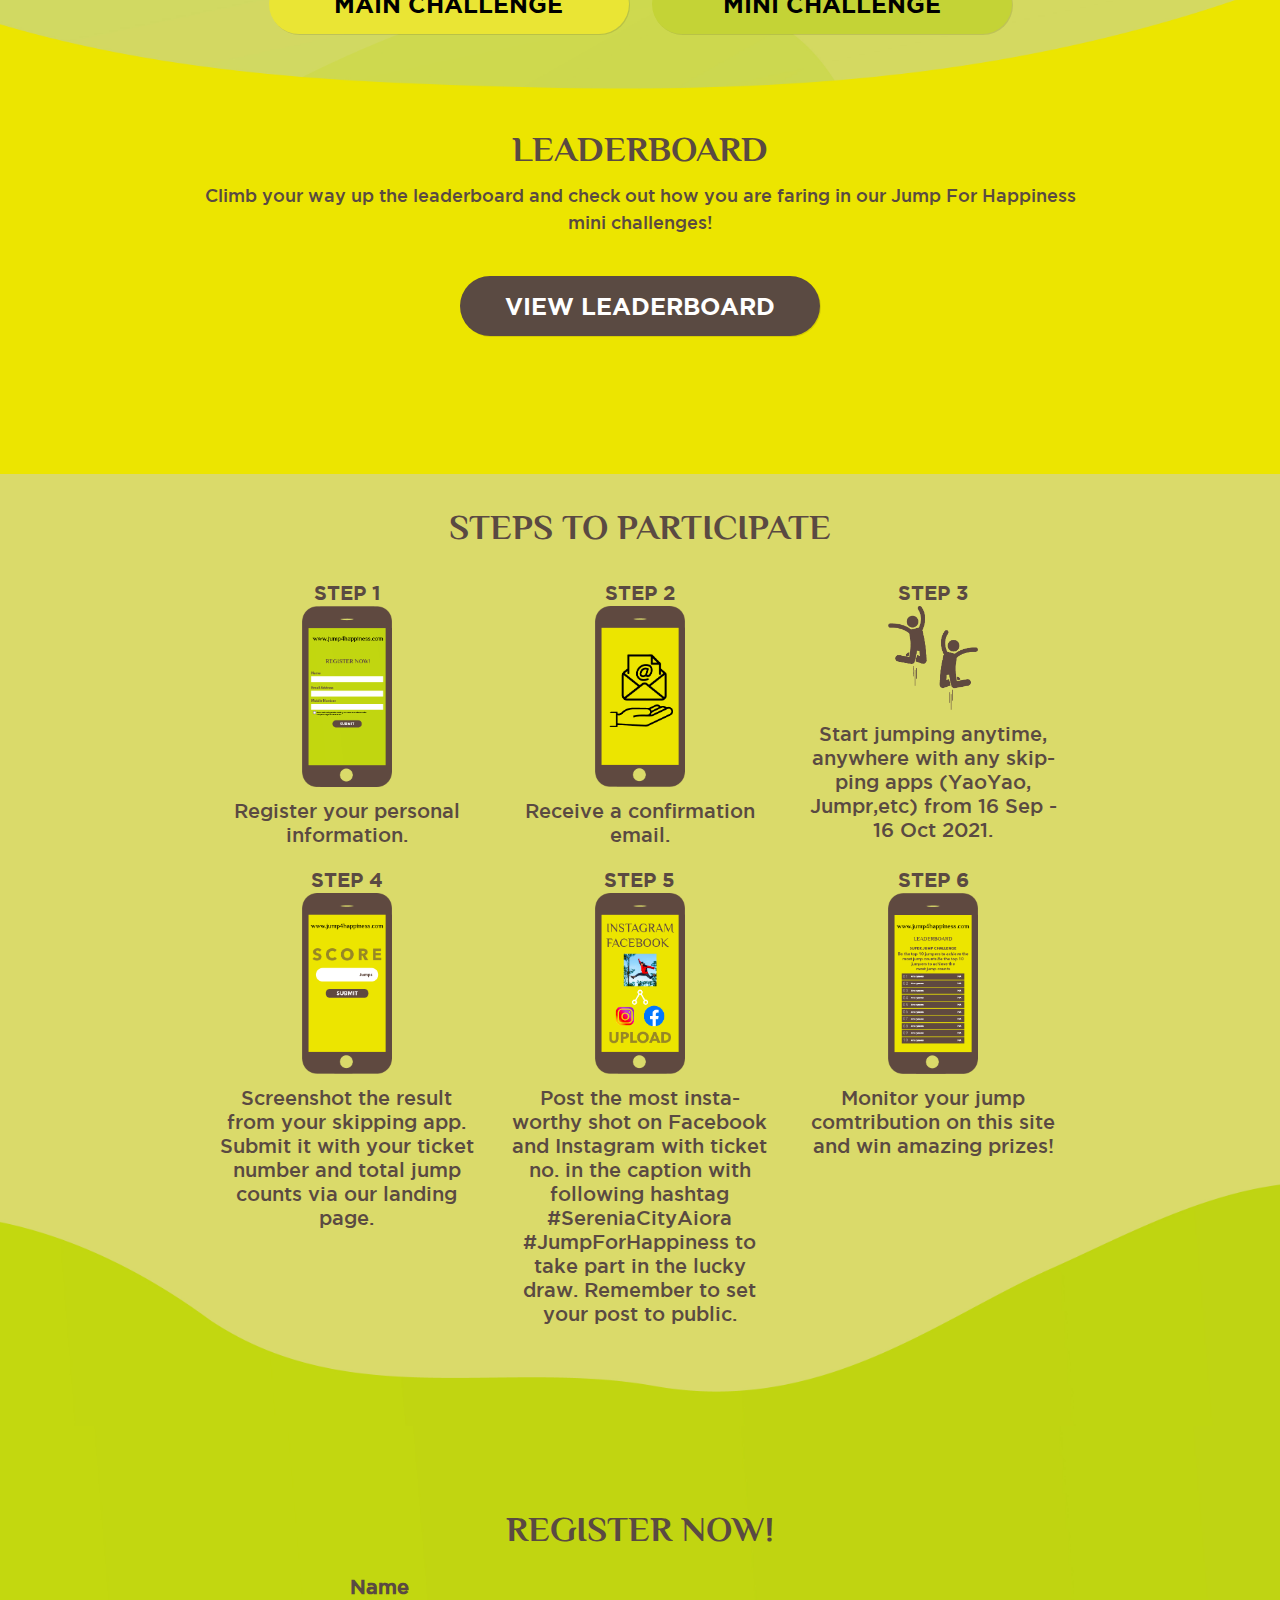
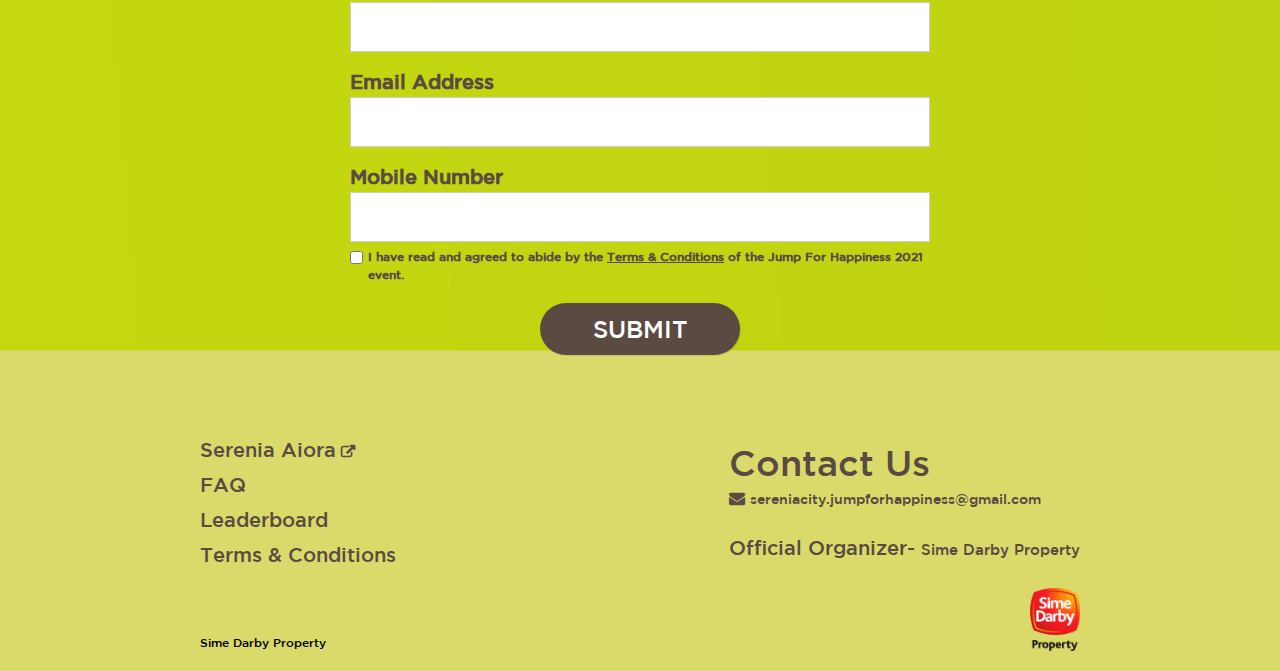
==== commit 874f80b2: "fix website comments 2" ====
--- a/index.html
+++ b/index.html
@@ -188,10 +188,9 @@
     </div>
     <p class="main-banner-desc">
       Join our Jump For Happiness<br>
-      event from 16th September - 16th<br>
-      October and stand a chance to win<br>
-      our amazing luckydraw<br>
-      prizes now!
+      event and stand a chance to win<br>
+      our amazing lucky draw<br>
+      prizes!
     </p>
 
     <div class="main-register-button" onclick="location.href='#register'">REGISTER NOW</div>
@@ -211,11 +210,11 @@
       For Happiness challenge and have<br>
       great fun together!
       <br><br><br>
-      Your participation contributes to light-<br>
-      ing up the segments of the entire bird<br>
+      Your participation contributes to lighting<br>
+      up the segments of the entire bird<br>
       and unlocking our exclusive prizes.<br>
       Together, we can achieve the mission<br>
-      and conquer the 250,000 jumps goal!
+      and conquer the goal of 250,000 jumps!
     </p>
     <div class="progress-bird">
       <img src="asset/main-progress-bird.png" alt="progress bird">
@@ -276,18 +275,22 @@
             <img style="width: 100%; opacity: 0.5;" src="asset/main-join-prize-img-4.png" alt="1500-participants-price">
           </div>
           <div class="prize-name col-3">
+            Grab Voucher RM200 x 20 winners<br><br>
             1 - 499<br>
             Participants
           </div>
           <div class="prize-name col-3" style="opacity: 0.5;">
+            JBL Wireless Sport Headphone x 1 winner<br><br>
             500<br>
             Participants
           </div>
           <div class="prize-name col-3" style="opacity: 0.5;">
+            FitBit Watch x 1 winner<br><br>
             1000<br>
             Participants
           </div>
           <div class="prize-name col-3" style="opacity: 0.5;">
+            iPhone 12 x 1 winner<br><br>
             2000<br>
             Participants
           </div>
@@ -302,9 +305,9 @@
     </div>
     <p class="main-challenge-desc">
       Join our main challenge to take part in<br>
-      our lucky draw, be invited for<br>
-      pre-launch unit selection and enjoy a<br>
-      surprise deal from us!
+      the lucky draw, be invited for Serenia<br>
+      Aiora’s pre-launch unit selection and enjoy<br>
+      a surprise deal from us!
     </p>
     <div class="main-challenge-button-items">
       <div class="row flex-nowrap">
@@ -322,36 +325,31 @@
 
     <div class="main-challenge-jump-description">
       <div class="jump-detail" id="main-challenge-primary-desc">
-        <div class="jump-detail-img small"><img src="asset/main-challenge-item-primary.png"
+        <div class="jump-detail-img"><img src="asset/main-challenge-item-primary.png"
             alt="main-challenge-item-primary"></div>
         <div class="jump-amount">500 JUMPS</div>
         <div class="desc-title">Take Part in Lucky Draw</div>
         <p class="desc-info">
-          Post an insta-worthy picture on Facebook and Instagram<br>
-          with your ticket number in the caption and following<br>
-          hashtag #SereniaCityAiora #JumpForHappiness to take<br>
-          part in our Lucky Draw. Remember to set your post to<br>
-          Public.
+          Click <u style="cursor: pointer;" onclick="location.href='#step-participate'">here</u> for the steps to participate in our lucky draw.
         </p>
       </div>
       <div class="jump-detail" id="main-challenge-secondary-desc">
         <div class="jump-detail-img"><img src="asset/main-challenge-item-secondary.png"
             alt="main-challenge-item-secondary"></div>
         <div class="jump-amount">1000 JUMPS</div>
-        <div class="desc-title">Invited for Pre-Launch Unit Selection<br>
+        <div class="desc-title">Invited for Serenia Aiora’s Pre-Launch Unit Selection<br>
           & Take Part in Lucky Draw</div>
         <p class="desc-info">
-          Post an insta-worthy picture on Facebook and Instagram<br>
-          with your ticket number in the caption and following<br>
-          hashtag #SereniaCityAiora #JumpForHappiness to take<br>
-          part in our Lucky Draw. Remember to set your post to<br>
-          Public.
+          Be the first few ones to choose your unit<br>
+          before the public launch and click <u style="cursor: pointer;" onclick="location.href='#step-participate'">here</u><br>
+          to view the steps to participate<br>
+          in our lucky draw.
         </p>
       </div>
       <div class="jump-detail" id="main-challenge-grand-desc">
         <div class="jump-detail-img"><img src="asset/main-challenge-item-grand.png" alt="main-challenge-item-secondary">
         </div>
-        <div class="jump-amount">1000 JUMPS</div>
+        <div class="jump-amount">1500 JUMPS</div>
         <div class="desc-title">Suprising Deals</div>
       </div>
     </div>
@@ -369,22 +367,22 @@
     </div>
     <p class="section-desc">
       Experience the thrill of our challenges and<br>
-      receive a specially designed e-cert for in<br>
+      receive a specially designed e-cert in<br>
       recognition of your stellar achievement!
     </p>
 
     <div class="main-challenge-button-items">
-      <div class="row flex-nowrap">
-        <div class="challenge-button white col-6" id="challenge-super-button">
+      <div class="row flex-nowrap justify-content-center">
+        <div class="challenge-button white" id="challenge-super-button">
           <button onclick="toggleMiniChallengeSelect('mini-challenge-super');">SUPER JUMPER</button>
         </div>
-        <div class="challenge-button col-6" id="challenge-flash-button">
+        <div class="challenge-button" id="challenge-flash-button">
           <button onclick="toggleMiniChallengeSelect('mini-challenge-flash');">FLASH JUMPER</button>
         </div>
       </div>
     </div>
 
-    <div class="main-challenge-jump-description">
+    <div class="mini-challenge-jump-description">
       <div class="jump-detail" id="mini-challenge-super">
         <div class="jump-amount">SUPER JUMPER</div>
         <div class="jump-detail-img">
@@ -396,7 +394,7 @@
           over the contest period or do it in one go if<br>
           you are up of it,<br><br>
           Screenshot proof from your skipping app<br>
-          mush show the jump counts, duration and<br>
+          to show the jump counts, duration and<br>
           date.
         </p>
       </div>
@@ -411,7 +409,7 @@
           See a new record today? Go ahead and<br>
           beat it! Submit as many entries as you can.<br><br>
           Screenshot proof from your skipping app<br>
-          mush show the jump count, duration and<br>
+          to show the jump count, duration and<br>
           date.
         </p>
       </div>
@@ -420,7 +418,6 @@
         <button class="control prev" id="mini-button-flash" onclick="toggleMiniChallengeSelect('mini-challenge-flash');">•</button>
       </div>
     </div>
-
   </section>
   <!-- Amazing Jumper -->
   <section id="amazing-jumper" class="amazing-jumper-section">
@@ -452,7 +449,7 @@
       the challenge period.
       <br><br>
       Main Challenge: Only one result<br>
-      submission is permissible.
+      submission is permissible for each category.
       <br><br>
       Mini Challenge: Multiple result<br>
       submissions are permissible.
--- a/nav.css
+++ b/nav.css
@@ -67,6 +67,8 @@
 
 .toggle-menu img {
   width: 16px;
+  margin-left: 1px;
+  margin-bottom: 2px;
 }
 
 .nav-register-button {
--- a/main.css
+++ b/main.css
@@ -5,6 +5,8 @@
   min-height: 800px;
   background-image: url(asset/main-banner-bg.png);
   text-align:center;
+  max-width: 100vw;
+  overflow-x: hidden;
 }
 
 .main-logo {
@@ -27,6 +29,7 @@
   margin: 20px auto 0;
   position: relative;
   display: inline-block;
+  max-width: 100vh;
 }
 
 .banner-jumping-1 {
@@ -133,7 +136,7 @@
   }
   .main-banner-desc {
     width: 80%;
-    max-width: 800px;
+    max-width: 600px;
     margin: 20px auto;
   }
   
--- a/join-prize.css
+++ b/join-prize.css
@@ -144,7 +144,8 @@
   }
 
   .join-prize-items .prize-name {
-    font-size: 20px;
+    font-size: 18px;
+    padding: 0;
   }
 }
 
--- a/challenge.css
+++ b/challenge.css
@@ -37,18 +37,14 @@
 }
 
 .main-challenge-button-items .row {
-  width: 160%;
+  width: 140vw;
+  min-width: 560px;
   -ms-overflow-style: none;
   scrollbar-width: none;
 }
 
 .main-challenge-button-items::-webkit-scrollbar {
   display: none;
-}
-
-.example {
-  -ms-overflow-style: none;
-  scrollbar-width: none;
 }
 
 .challenge-button {
@@ -141,10 +137,15 @@
 
 .mini-challenge-section .main-challenge-button-items .row {
   width: 120%;
+  min-width: 360px;
 }
 
 .mini-challenge-title {
   margin-top: 150px;
+}
+
+.mini-challenge-jump-description {
+  position: relative;  
 }
 
 .main-challenge-desc {
@@ -170,15 +171,16 @@
   bottom: 50px;
   left: 50%;
   transform: translateX(-50%);
-  height: 10px;
+  height: 20px;
   color: #fff;
   font-size: 30px;
-  line-height: 5px;
+  line-height: 20px;
   z-index: 101;
 }
 
 .mini-challenge-section .slider-controls {
-  bottom: 150px;
+  top: 350px;
+  bottom: 0px;
 }
 
 .prev,
@@ -246,12 +248,33 @@
   .slider-controls {
     bottom: 160px;
   }
+
+  .mini-challenge-section .main-challenge-button-items .row {
+    width: 80%;
+  }
+
+  .mini-challenge-section .slider-controls {
+    bottom: 0px;
+    top: 450px;
+  }
   .jump-detail-img {
     width: 360px;
     margin: 12px auto;
   }
   .jump-detail .desc-info {
     font-size: 12px;
+  }
+  .mini-challenge-section .main-challenge-button-items .row {
+    justify-content: center;
+    margin: auto;
+  }
+}
+
+@media (min-width: 550px) {
+  .main-challenge-button-items .row {
+    width: 100%;
+    margin: auto;
+    max-width: 680px;
   }
 }
 
@@ -292,7 +315,7 @@
   }
 
   .mini-challenge-section .main-challenge-button-items .row {
-    width: 100%;
+    width: 50%;
     margin: auto;
     max-width: 680px;
     justify-content: center;
@@ -317,6 +340,11 @@
 
   .jump-detail .desc-title {
     font-size: 18px;
+    margin-bottom: 12px;
+  }
+
+  .jump-detail .desc-title br {
+    display: inline;
   }
 
   .jump-detail .desc-info {
@@ -333,6 +361,10 @@
     bottom: 0;
     top: 800px;
   }
+
+  .mini-challenge-section .slider-controls {
+    top: 550px;
+  }
 }
 
 @media (min-width: 1020px) {
--- a/amazing-jumper.css
+++ b/amazing-jumper.css
@@ -40,6 +40,12 @@
 
 .amazing-jumper-button-items .row {
   width: 160%;
+  -ms-overflow-style: none;
+  scrollbar-width: none;
+}
+
+.amazing-jumper-button-items::-webkit-scrollbar {
+  display: none;
 }
 
 @media (min-width: 450px) and (max-width: 768px) {
@@ -69,7 +75,7 @@
   }
 
   .amazing-jumper-container {
-    margin-top: -18vw;
+    margin-top: -10vw;
   }
 
   .amazing-jumper-title {
@@ -97,7 +103,7 @@
   }
 
   .amazing-jumper-container {
-    margin-top: 4vw;
+    margin-top: 2vw;
   }
 
   .amazing-jumper-button-items .row {
--- a/main-register.css
+++ b/main-register.css
@@ -23,7 +23,6 @@
   margin: auto;
   font-family: "gotham-medium", sans-serif;
   letter-spacing: 0px;
-  text-align: center;
   color: #5A4A42;
   font-size: 14px;
   margin-top: 10px;
@@ -54,6 +53,7 @@
   padding: 8px;
   color: #000000;
   font-size: 16px;
+  text-align: left;
 }
 
 .register-form-wrapper input[type="text"]:hover,
@@ -107,6 +107,7 @@
   font-family: "gotham-light", sans-serif;
   font-size: 10px;
   text-align: center;
+  margin-left: 0;
 }
 .upload-file-button {
   text-align: center;
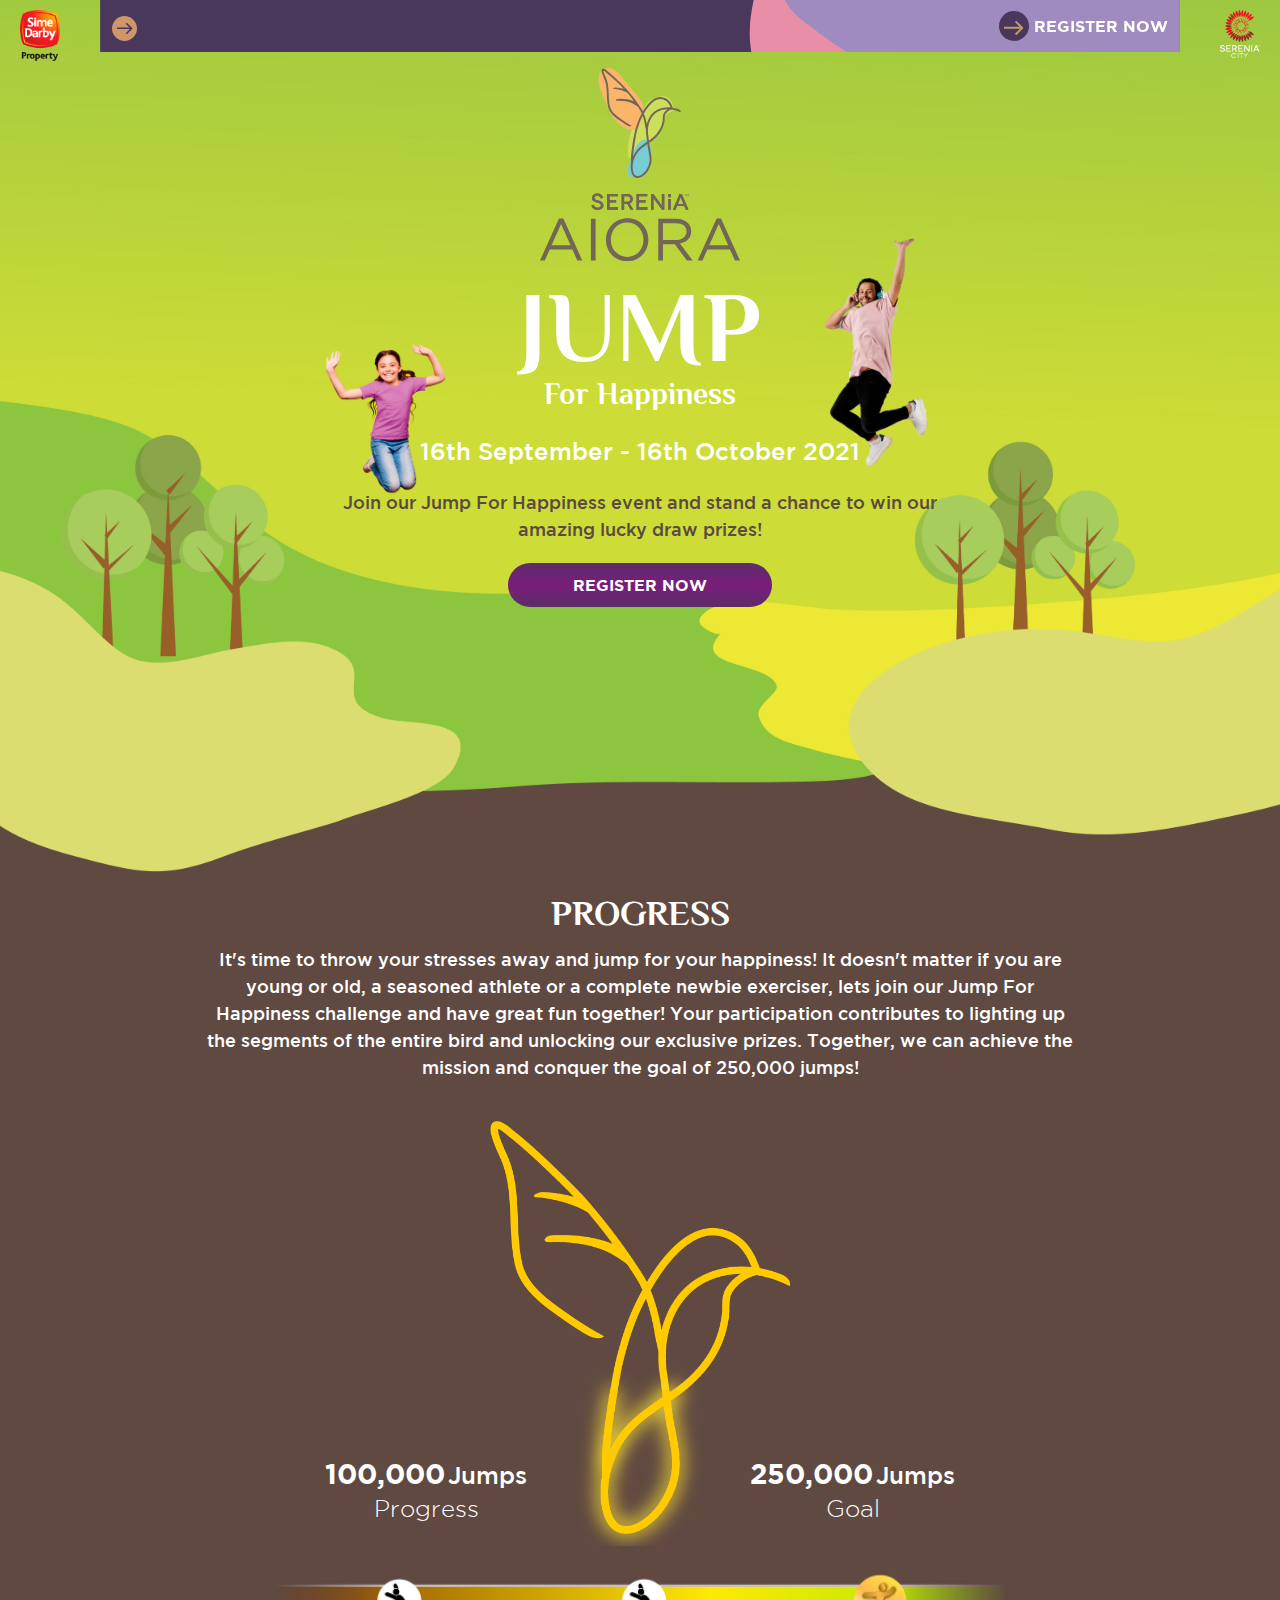
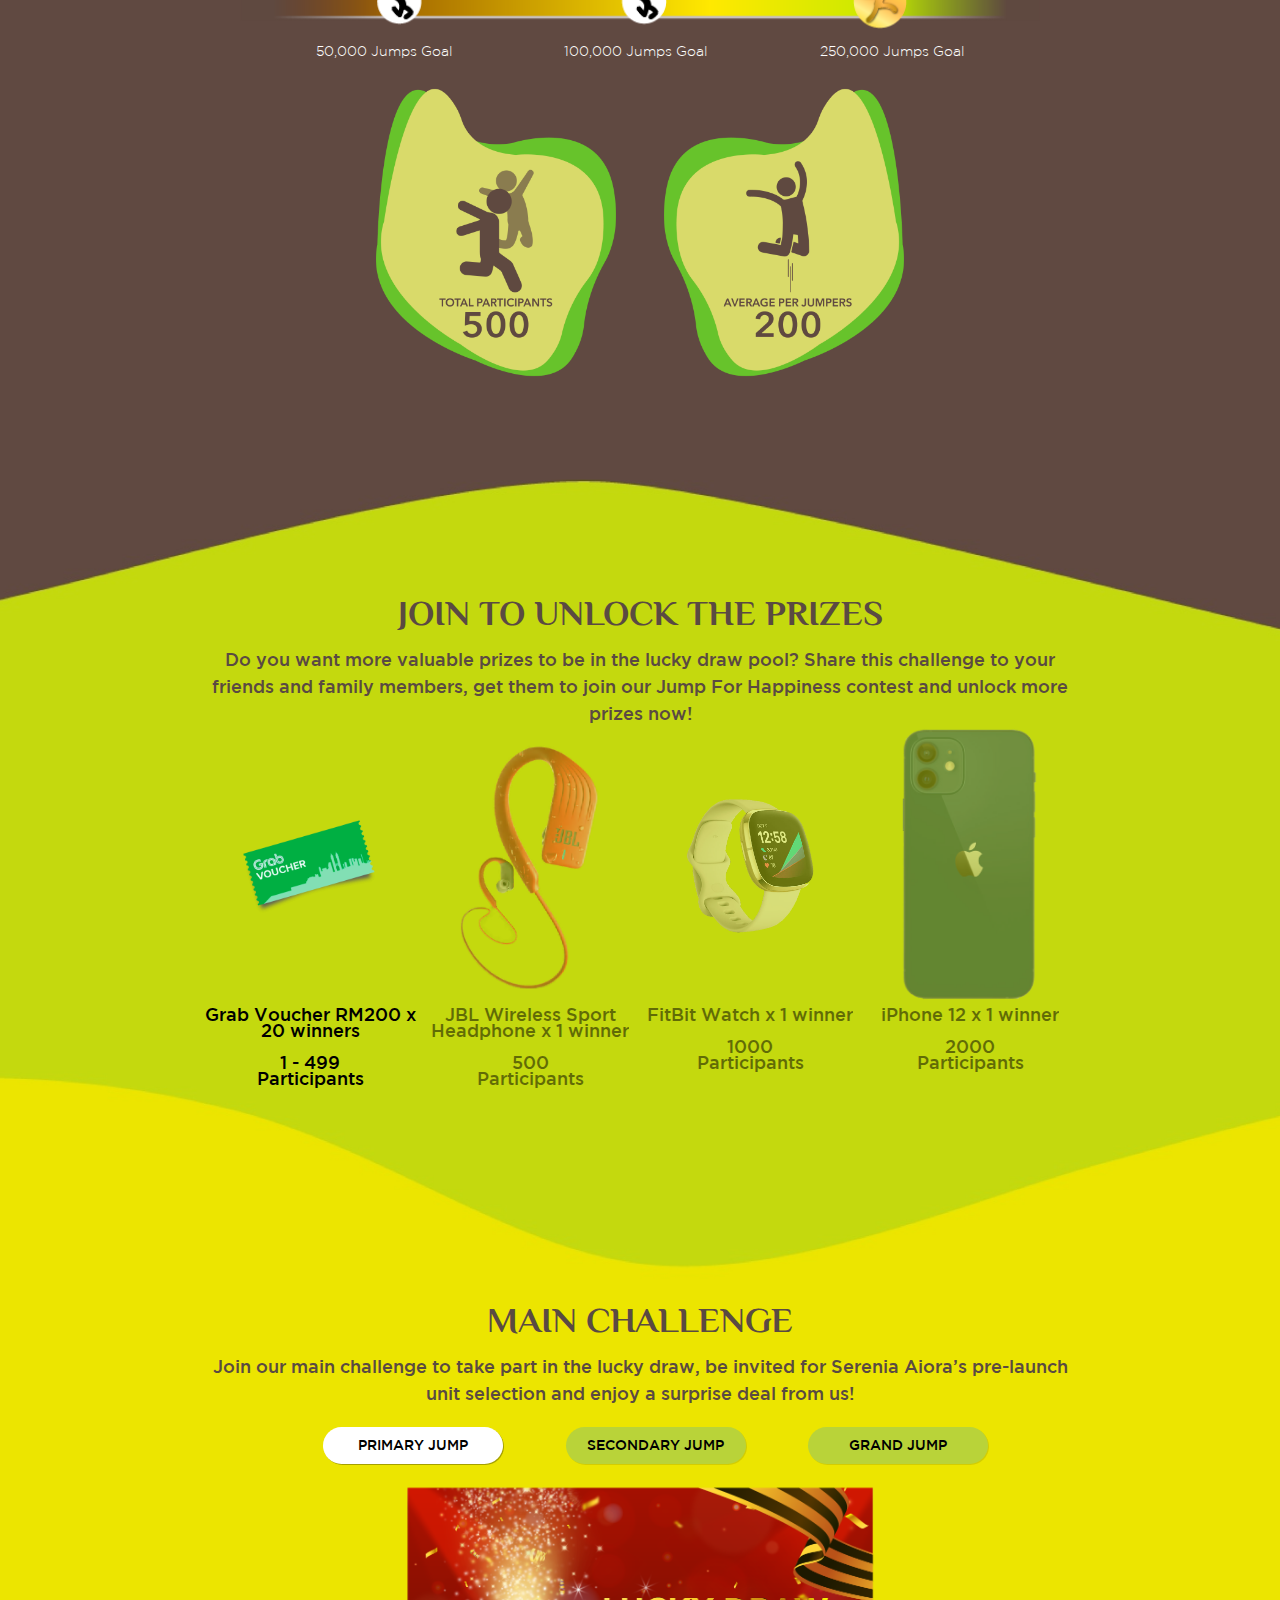
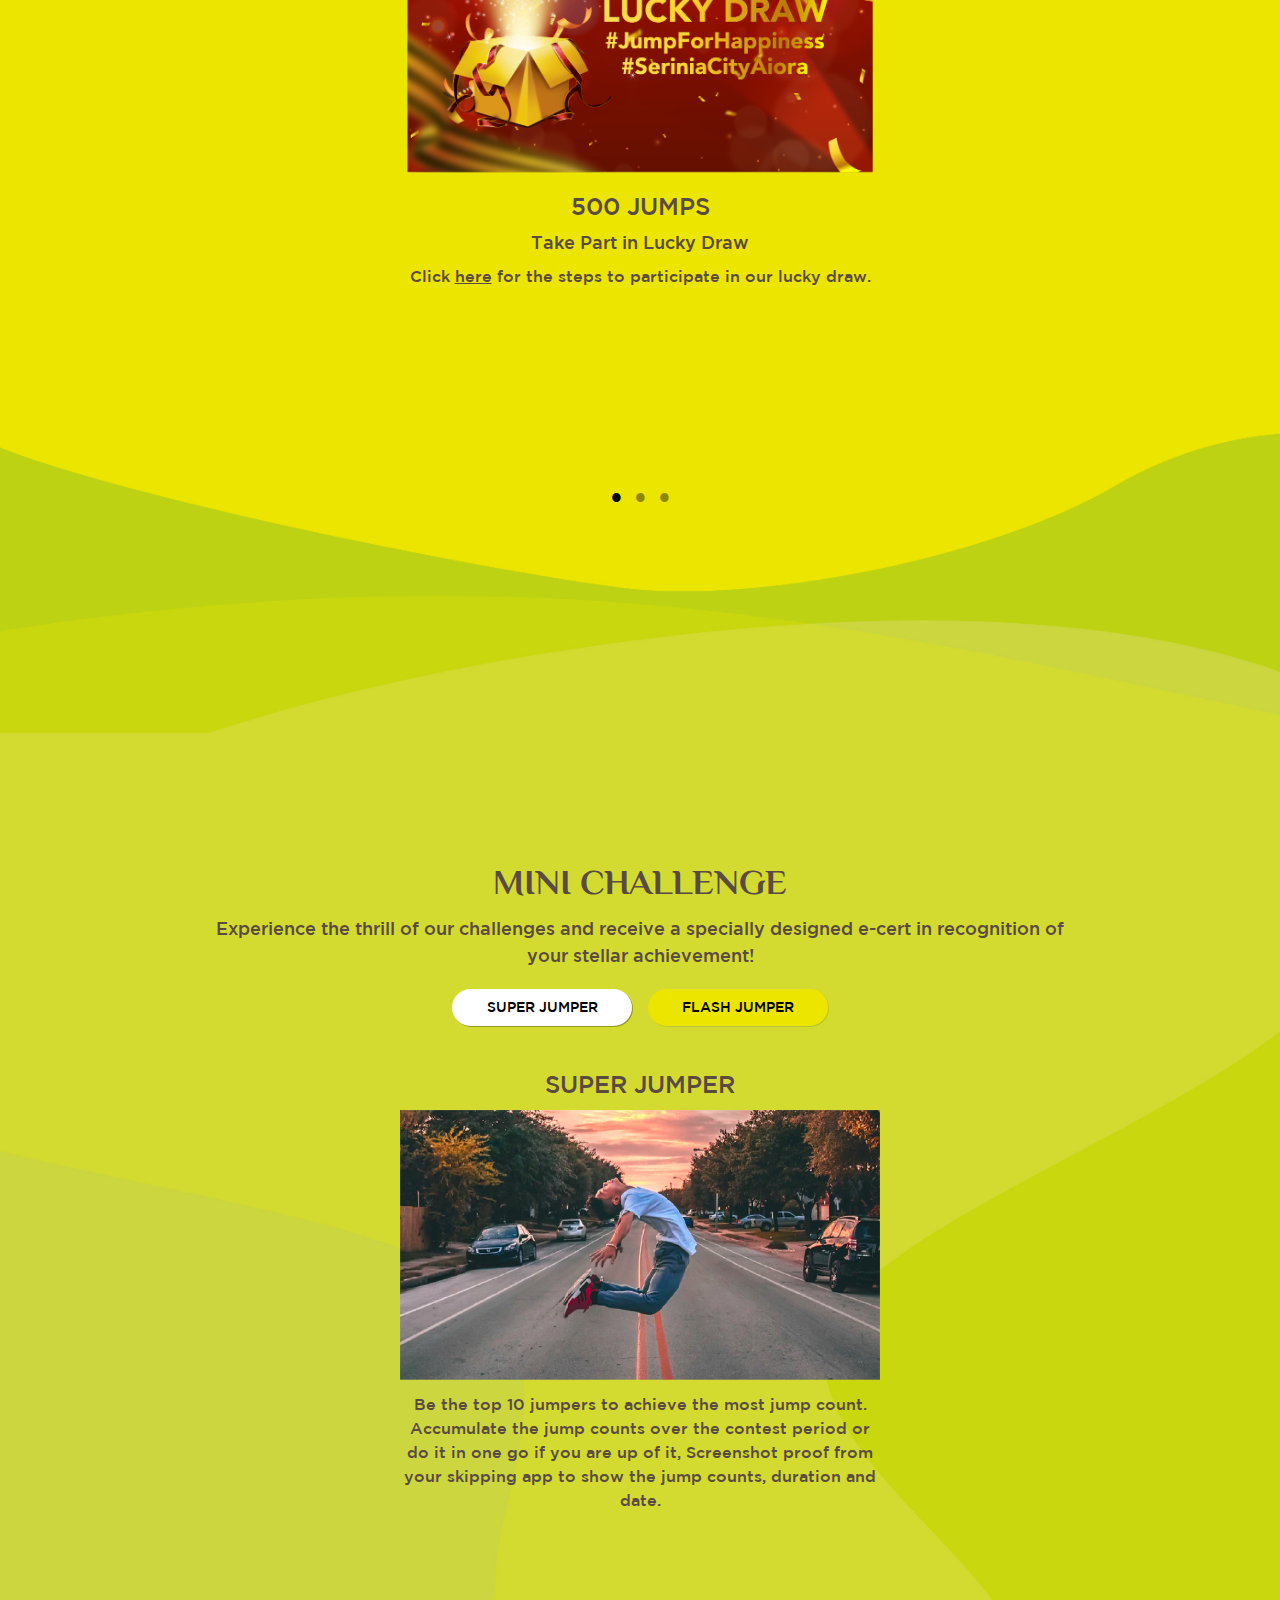
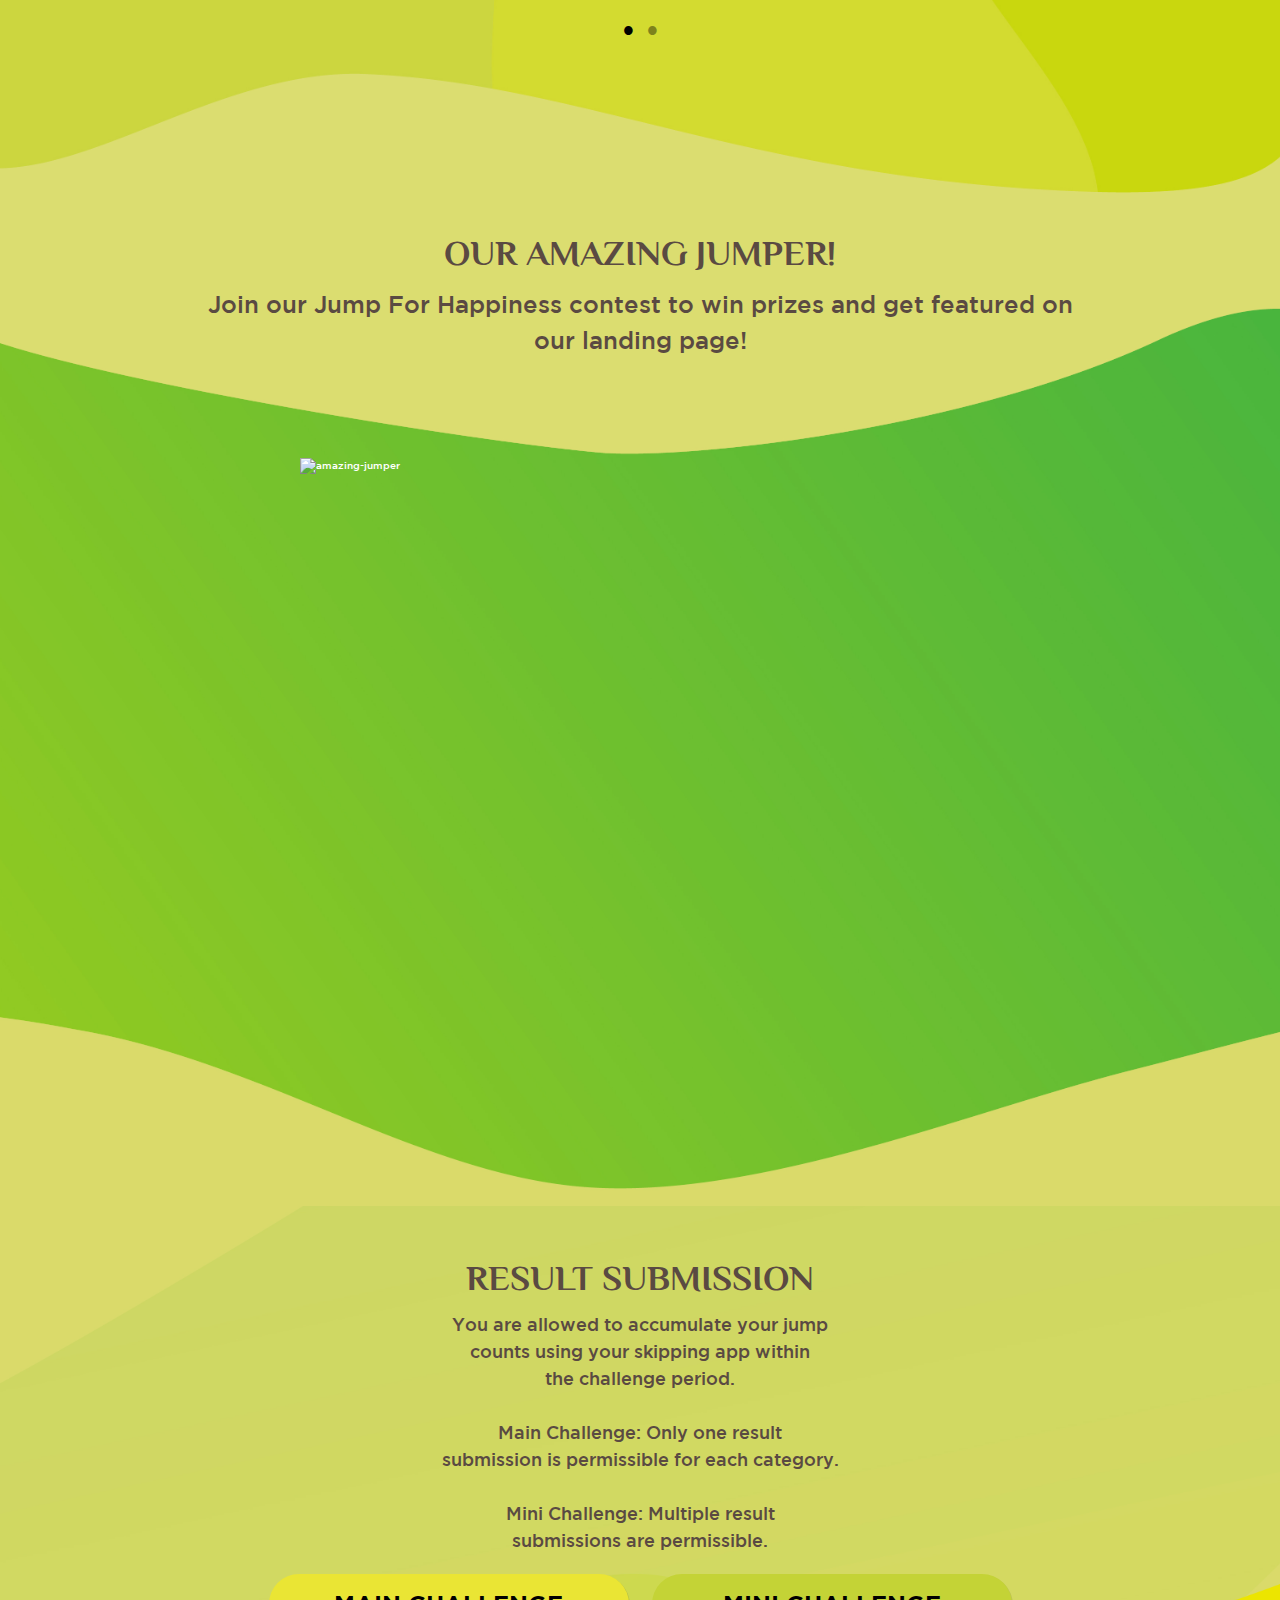
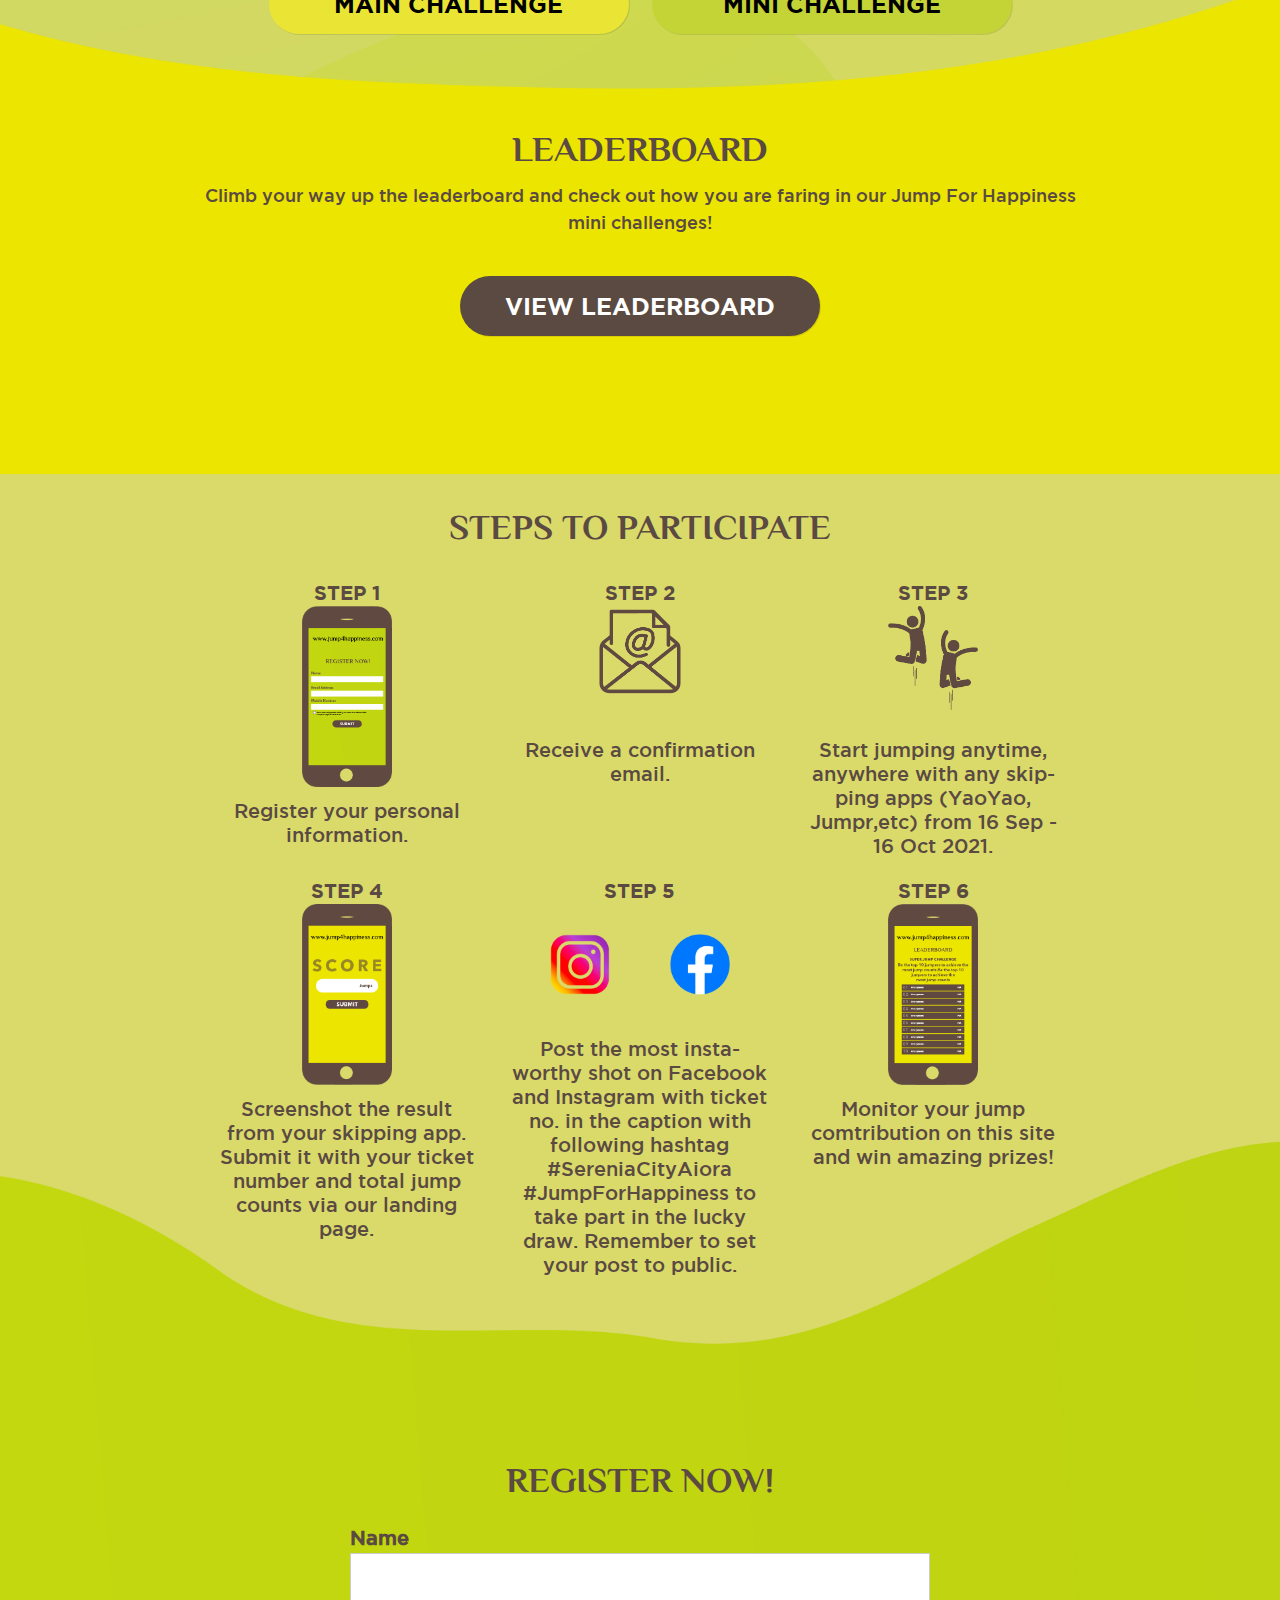
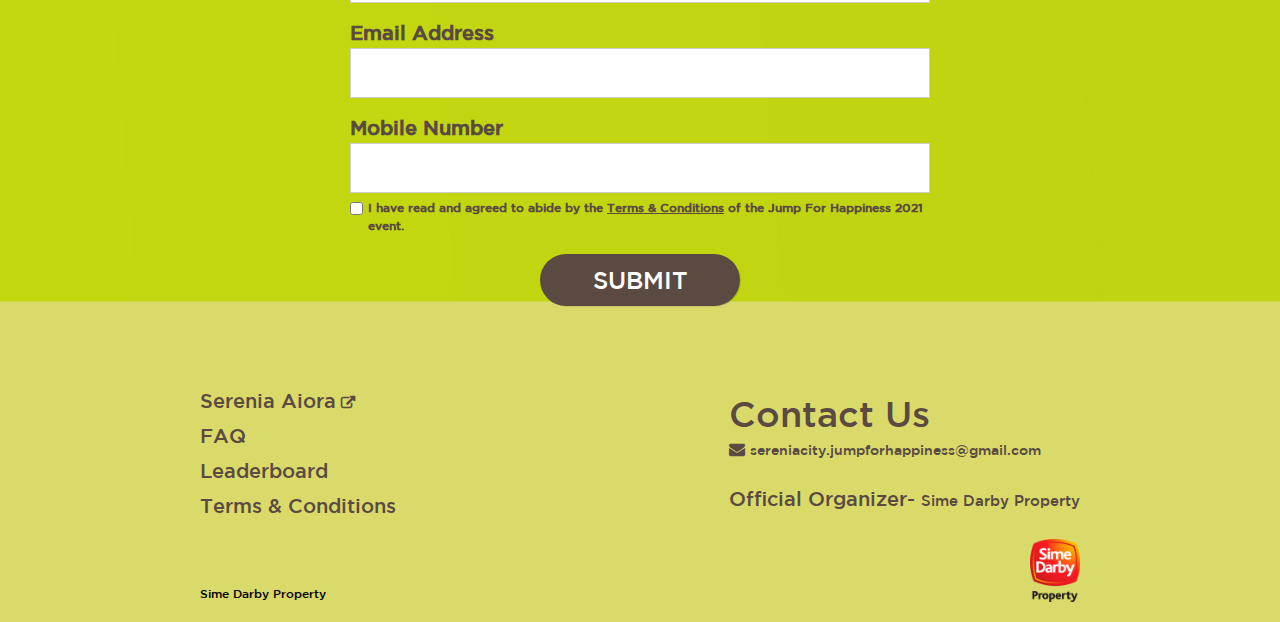
==== commit 5f27d34c: "submission back button; change step image" ====
--- a/index.html
+++ b/index.html
@@ -468,7 +468,7 @@
       Jump For Happiness mini challenges!
     </p>
     <div class="leaderboard-action">
-      <button class="leaderboard-button" onclick="location.href='/leaderboard-flash-jumper-challenge/'">
+      <button class="leaderboard-button" onclick="location.href='leaderboard-flash-jumper-challenge.html'">
         VIEW LEADERBOARD</button>
     </div>
   </section>
@@ -535,8 +535,9 @@
         <div class="step-item__title">
           STEP 5
         </div>
-        <div class="step-item__image">
-          <img src="asset/mian-step-participate-5.png" alt="step-5">
+        <div class="step-item__image multi-image">
+          <img src="asset/mian-step-participate-5-ig.png" alt="step-5-ig">
+          <img src="asset/mian-step-participate-5-fb.png" alt="step-5-fb">
         </div>
         <div class="step-item__desc">
           Post the most insta-worthy<br>
--- a/step-participate.css
+++ b/step-participate.css
@@ -37,6 +37,19 @@
 .step-item__image {
   width: 90px;
   margin: auto;
+  min-height: 120px;
+}
+
+.step-item__image.multi-image {
+  width: 120px;
+  display: flex;
+  justify-content: center;
+  align-items: center;
+}
+
+.multi-image img {
+  width: 90px;
+  padding: 30px;
 }
 
 .step-item__image img {
--- a/main-register.css
+++ b/main-register.css
@@ -122,6 +122,18 @@
   box-shadow: 1px 1px 0px 0px rgba(0, 0, 0, 0.1);
 }
 
+.back-button {
+  cursor: pointer;
+  font-family: "gotham-medium", sans-serif;
+  font-size: 14px;
+  color: #5A4A42;
+}
+
+.back-button img {
+  transform: rotate(180deg);
+  width: 14px;
+  margin-right: 10px;
+}
 @media (min-width: 1280px) {
   .register-section {
     background-position: top center;
